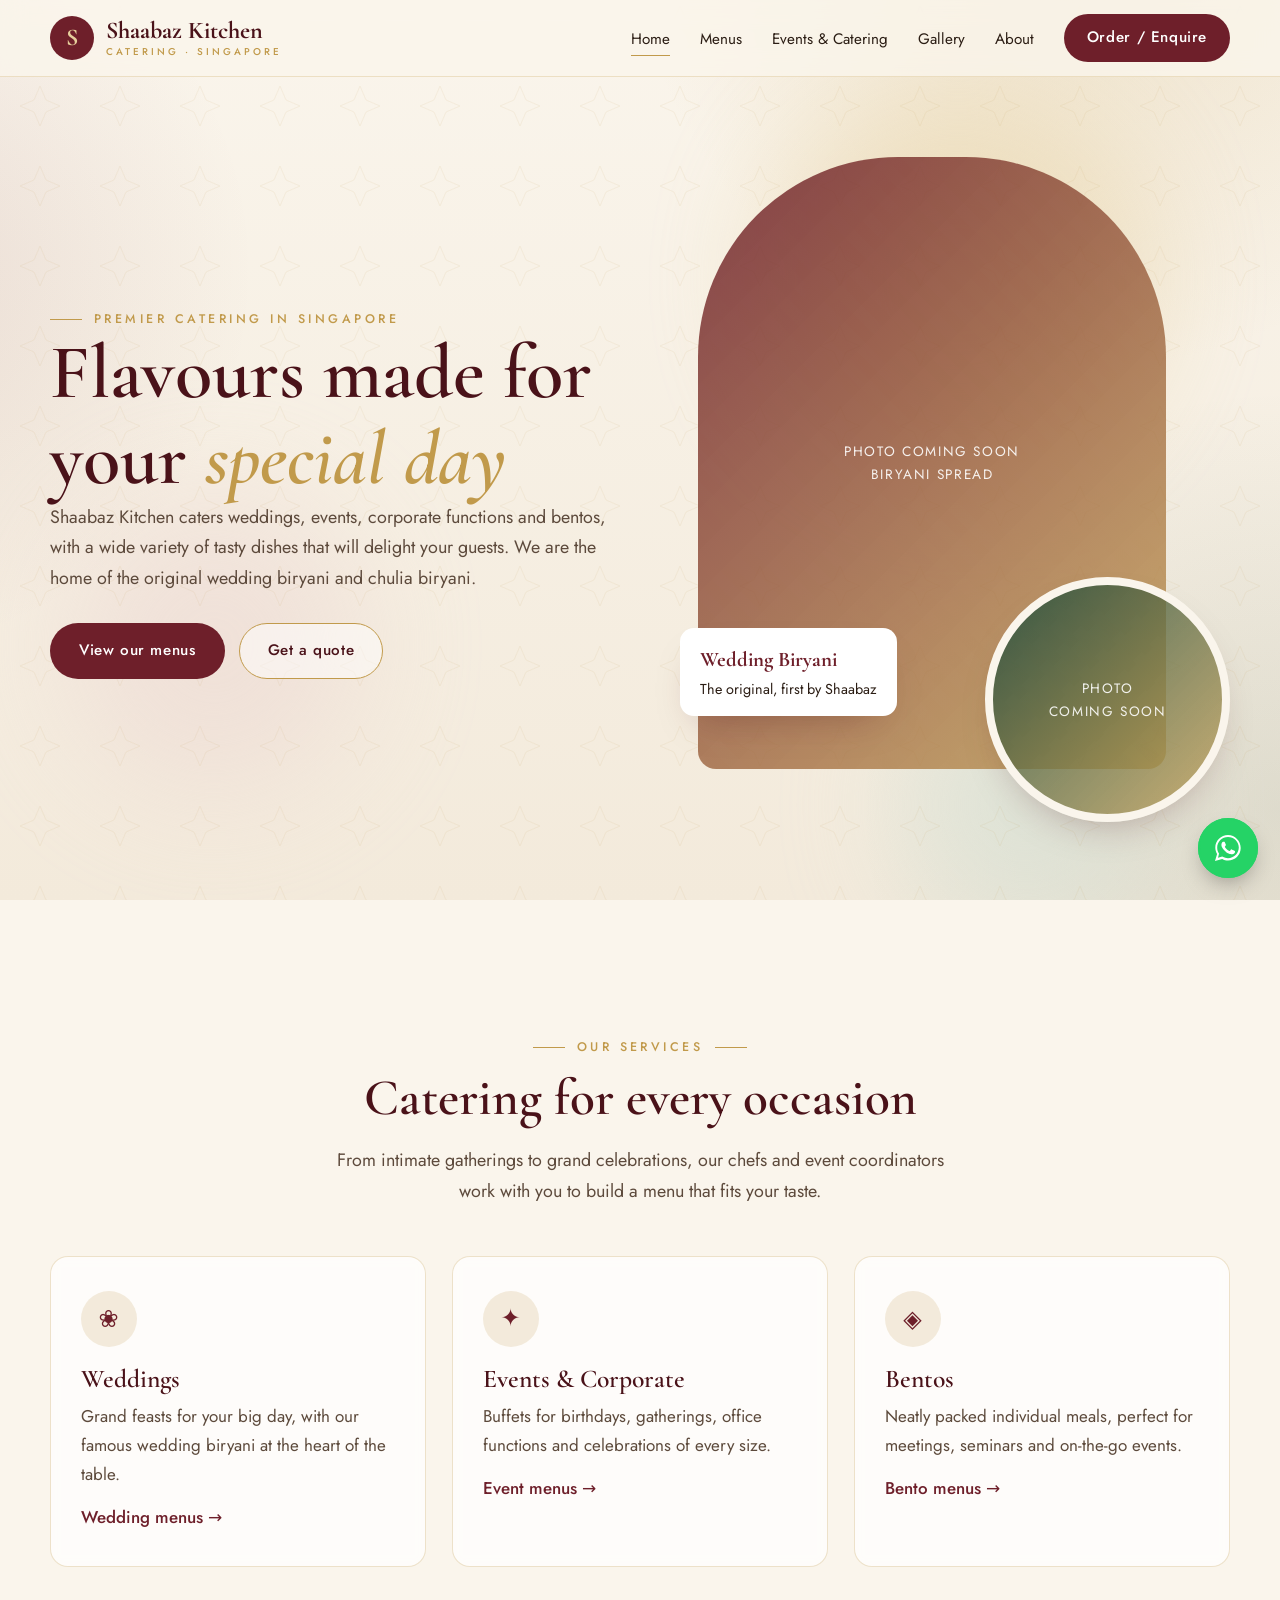
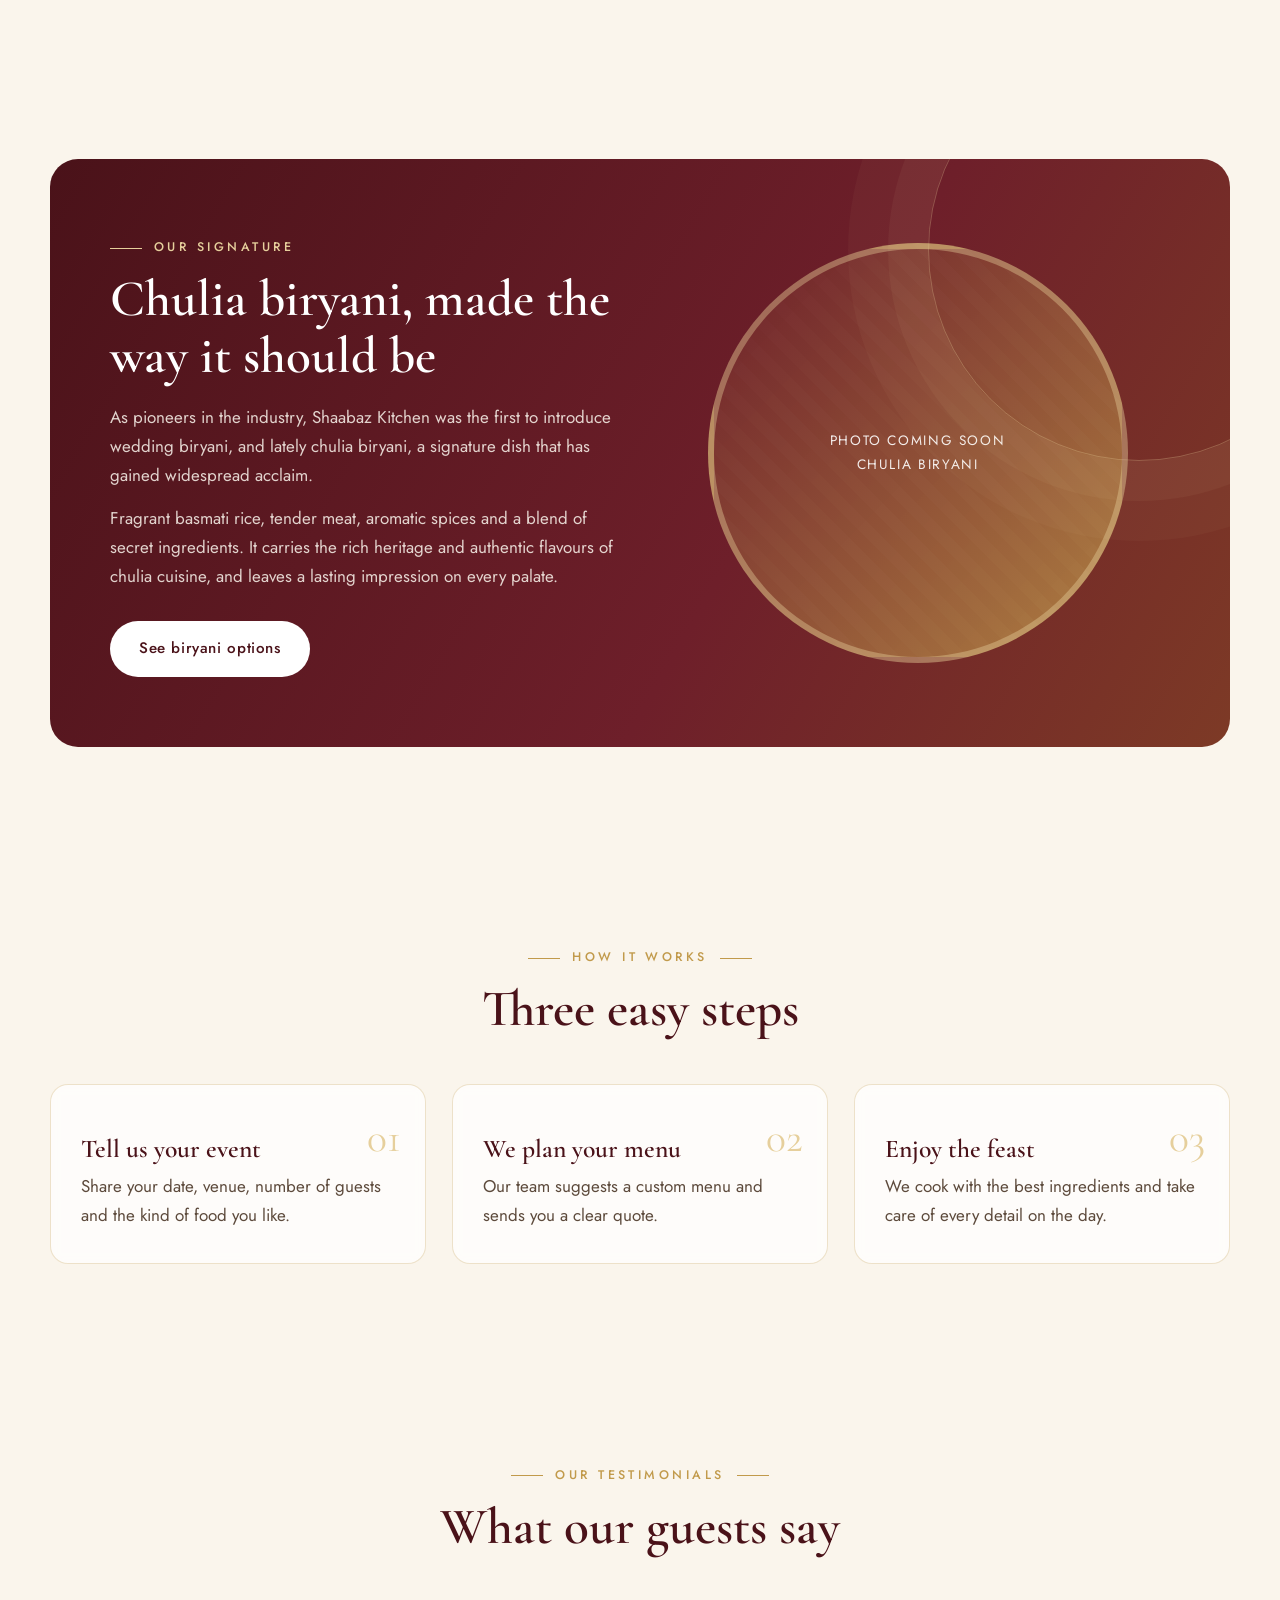
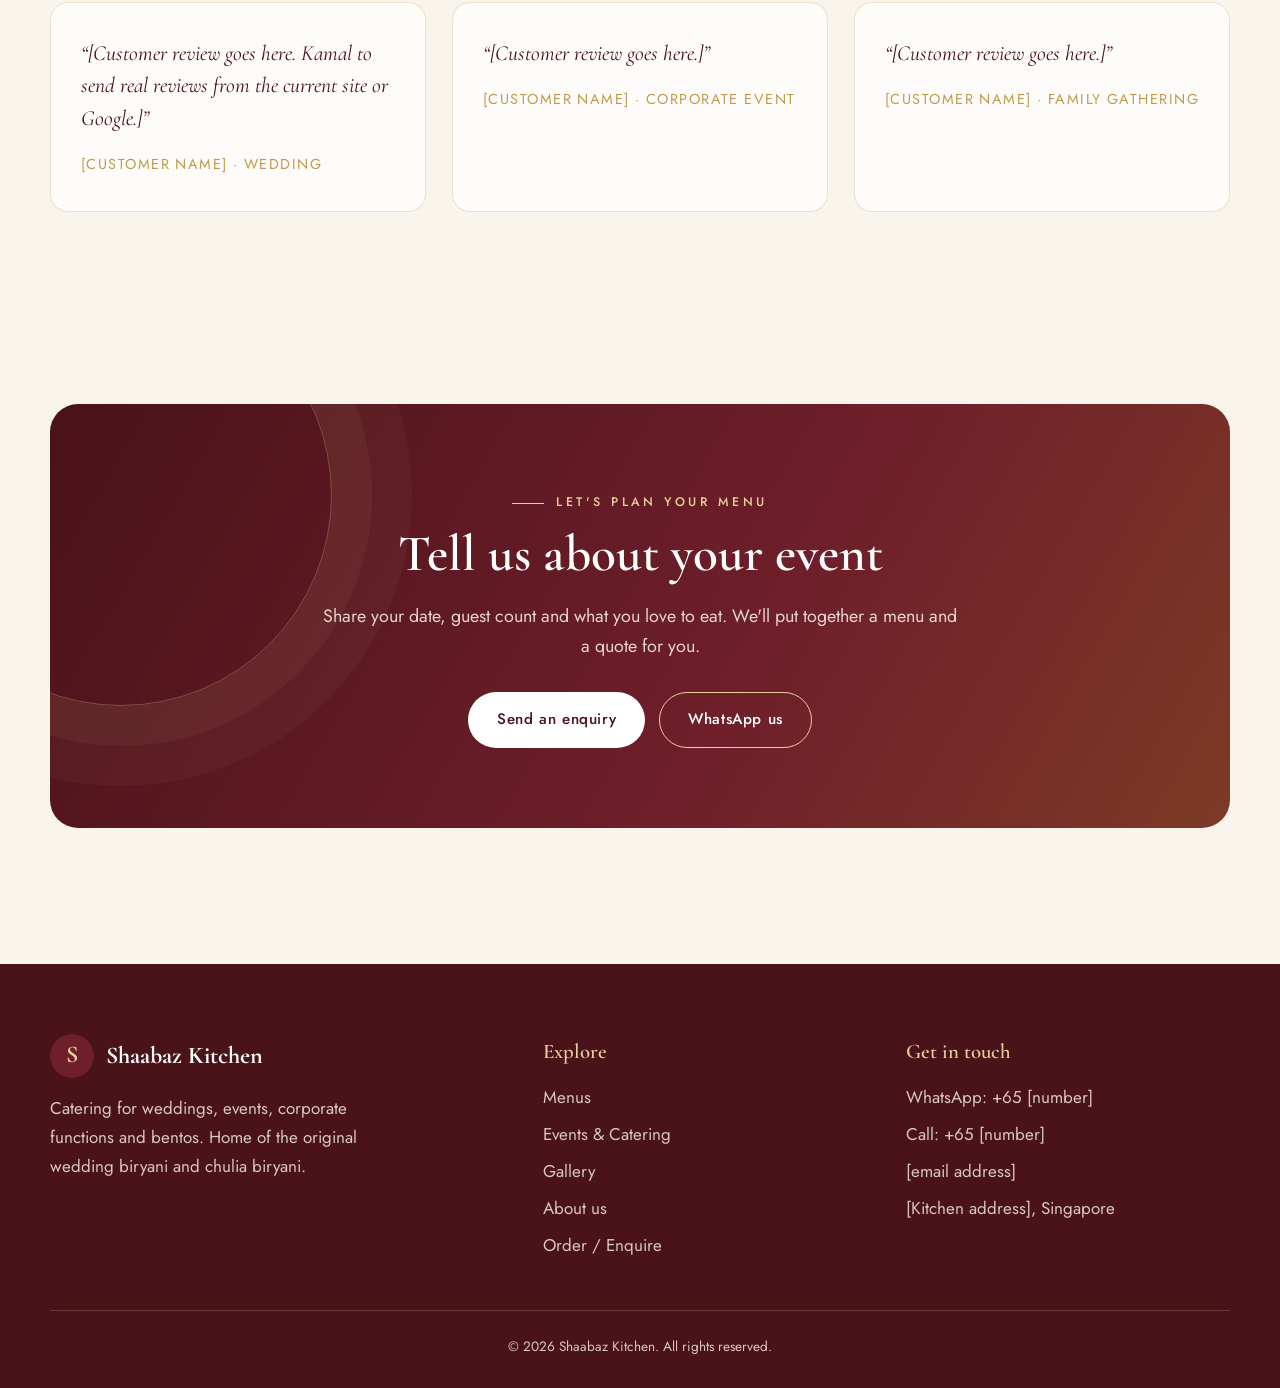
==== index.html @ a8454fdf "Build first version of the new Shaabaz Kitchen website Static site (HTML/CSS/JS, no build step) with" ====
<!doctype html>
<html lang="en">
<head>
<meta charset="utf-8">
<meta name="viewport" content="width=device-width, initial-scale=1">
<title>Shaabaz Kitchen | Wedding & Event Catering, Biryani Singapore</title>
<meta name="description" content="Shaabaz Kitchen caters weddings, events, corporate functions and bentos in Singapore. Pioneers of wedding biryani and chulia biryani. Get a quote today.">
<link rel="canonical" href="https://shaabazkitchen.sg/">
<meta property="og:type" content="website">
<meta property="og:site_name" content="Shaabaz Kitchen">
<meta property="og:title" content="Shaabaz Kitchen | Wedding & Event Catering, Biryani Singapore">
<meta property="og:description" content="Shaabaz Kitchen caters weddings, events, corporate functions and bentos in Singapore. Pioneers of wedding biryani and chulia biryani. Get a quote today.">
<meta property="og:url" content="https://shaabazkitchen.sg/">
<meta property="og:image" content="https://shaabazkitchen.sg/images/og-image.png">
<meta name="theme-color" content="#6e1f2a">
<link rel="icon" href="images/favicon.svg" type="image/svg+xml">
<link rel="preconnect" href="https://fonts.googleapis.com">
<link rel="preconnect" href="https://fonts.gstatic.com" crossorigin>
<link href="https://fonts.googleapis.com/css2?family=Cormorant+Garamond:ital,wght@0,500;0,600;0,700;1,500&family=Jost:wght@300;400;500&display=swap" rel="stylesheet">
<link rel="stylesheet" href="css/style.css">
<script type="application/ld+json">
{
  "@context": "https://schema.org",
  "@type": "FoodEstablishment",
  "name": "Shaabaz Kitchen",
  "url": "https://shaabazkitchen.sg/",
  "description": "Catering for weddings, events, corporate functions and bentos in Singapore. Pioneers of wedding biryani and chulia biryani.",
  "servesCuisine": [
    "Indian Muslim",
    "Biryani",
    "Chulia"
  ],
  "areaServed": "Singapore",
  "address": {
    "@type": "PostalAddress",
    "addressCountry": "SG"
  },
  "image": "https://shaabazkitchen.sg/images/og-image.png"
}
</script>
</head>
<body>
<div class="bg-layers" aria-hidden="true"><span></span><span></span><span></span></div>
<div class="bg-pattern" aria-hidden="true"></div>

<header class="site-header">
  <nav class="nav wrap" aria-label="Main">
    <a class="logo" href="index.html" aria-label="Shaabaz Kitchen home">
      <span class="logo-mark">S</span>
      <span class="logo-text">Shaabaz Kitchen<small>CATERING · SINGAPORE</small></span>
    </a>
    <button class="menu-toggle" aria-label="Open menu" aria-expanded="false" aria-controls="nav-links"><span></span><span></span><span></span></button>
    <ul class="nav-links" id="nav-links">
      <li><a href="index.html" aria-current="page">Home</a></li><li><a href="menus.html">Menus</a></li><li><a href="events.html">Events &amp; Catering</a></li><li><a href="gallery.html">Gallery</a></li><li><a href="about.html">About</a></li>
      <li><a class="btn btn-primary" href="contact.html">Order / Enquire</a></li>
    </ul>
  </nav>
</header>

<main>

<section class="hero">
  <div class="wrap hero-grid">
    <div>
      <span class="eyebrow reveal">Premier catering in Singapore</span>
      <h1 class="reveal d1">Flavours made for your <em>special day</em></h1>
      <p class="lead reveal d2">Shaabaz Kitchen caters weddings, events, corporate functions and bentos, with a wide variety of tasty dishes that will delight your guests. We are the home of the original wedding biryani and chulia biryani.</p>
      <div class="btn-row reveal d3">
        <a class="btn btn-primary" href="menus.html">View our menus</a>
        <a class="btn btn-ghost" href="contact.html">Get a quote</a>
      </div>
    </div>
    <div class="hero-visual reveal d2">
      <div class="ph main">Photo coming soon<br>Biryani spread</div>
      <div class="ph alt small">Photo<br>coming soon</div>
      <div class="badge-float"><strong>Wedding Biryani</strong>The original, first by Shaabaz</div>
    </div>
  </div>
</section>

<section>
  <div class="wrap">
    <div class="center">
      <span class="eyebrow reveal">Our services</span>
      <h2 class="reveal d1">Catering for every occasion</h2>
      <p class="lead reveal d2">From intimate gatherings to grand celebrations, our chefs and event coordinators work with you to build a menu that fits your taste.</p>
    </div>
    <div class="grid-3" style="margin-top:50px">
      <article class="card reveal"><div class="icon">❀</div><h3>Weddings</h3><p>Grand feasts for your big day, with our famous wedding biryani at the heart of the table.</p><a class="more" href="menus.html#wedding">Wedding menus →</a></article>
      <article class="card reveal d1"><div class="icon">✦</div><h3>Events &amp; Corporate</h3><p>Buffets for birthdays, gatherings, office functions and celebrations of every size.</p><a class="more" href="menus.html#events">Event menus →</a></article>
      <article class="card reveal d2"><div class="icon">◈</div><h3>Bentos</h3><p>Neatly packed individual meals, perfect for meetings, seminars and on-the-go events.</p><a class="more" href="menus.html#bento">Bento menus →</a></article>
    </div>
  </div>
</section>

<section>
  <div class="wrap">
    <div class="band grid-2">
      <div class="reveal">
        <span class="eyebrow">Our signature</span>
        <h2>Chulia biryani, made the way it should be</h2>
        <p>As pioneers in the industry, Shaabaz Kitchen was the first to introduce wedding biryani, and lately chulia biryani, a signature dish that has gained widespread acclaim.</p>
        <p style="margin-top:14px">Fragrant basmati rice, tender meat, aromatic spices and a blend of secret ingredients. It carries the rich heritage and authentic flavours of chulia cuisine, and leaves a lasting impression on every palate.</p>
        <div class="btn-row"><a class="btn btn-light" href="menus.html#biryani">See biryani options</a></div>
      </div>
      <div class="reveal d2" style="max-width:420px;margin-inline:auto;width:100%"><div class="ph">Photo coming soon<br>Chulia biryani</div></div>
    </div>
  </div>
</section>

<section>
  <div class="wrap">
    <div class="center">
      <span class="eyebrow reveal">How it works</span>
      <h2 class="reveal d1">Three easy steps</h2>
    </div>
    <div class="grid-3 steps" style="margin-top:46px">
      <div class="card reveal"><h3>Tell us your event</h3><p>Share your date, venue, number of guests and the kind of food you like.</p></div>
      <div class="card reveal d1"><h3>We plan your menu</h3><p>Our team suggests a custom menu and sends you a clear quote.</p></div>
      <div class="card reveal d2"><h3>Enjoy the feast</h3><p>We cook with the best ingredients and take care of every detail on the day.</p></div>
    </div>
  </div>
</section>

<section>
  <div class="wrap">
    <div class="center">
      <span class="eyebrow reveal">Our testimonials</span>
      <h2 class="reveal d1">What our guests say</h2>
    </div>
    <div class="grid-3" style="margin-top:46px">
      <figure class="card reveal"><blockquote class="quote">“[Customer review goes here. Kamal to send real reviews from the current site or Google.]”</blockquote><figcaption class="quote-by">[Customer name] · Wedding</figcaption></figure>
      <figure class="card reveal d1"><blockquote class="quote">“[Customer review goes here.]”</blockquote><figcaption class="quote-by">[Customer name] · Corporate event</figcaption></figure>
      <figure class="card reveal d2"><blockquote class="quote">“[Customer review goes here.]”</blockquote><figcaption class="quote-by">[Customer name] · Family gathering</figcaption></figure>
    </div>
  </div>
</section>

<section class="cta">
  <div class="wrap">
    <div class="band reveal">
      <span class="eyebrow">Let's plan your menu</span>
      <h2>Tell us about your event</h2>
      <p class="lead" style="margin-inline:auto">Share your date, guest count and what you love to eat. We'll put together a menu and a quote for you.</p>
      <div class="btn-row">
        <a class="btn btn-light" href="contact.html">Send an enquiry</a>
        <a class="btn btn-ghost" href="https://wa.me/6500000000" target="_blank" rel="noopener">WhatsApp us</a>
      </div>
    </div>
  </div>
</section>
</main>

<footer class="site-footer">
  <div class="wrap footer-grid">
    <div>
      <a class="logo" href="index.html"><span class="logo-mark">S</span><span class="logo-text">Shaabaz Kitchen</span></a>
      <p style="margin-top:16px;max-width:360px">Catering for weddings, events, corporate functions and bentos. Home of the original wedding biryani and chulia biryani.</p>
    </div>
    <div>
      <h4>Explore</h4>
      <ul>
        <li><a href="menus.html">Menus</a></li>
        <li><a href="events.html">Events &amp; Catering</a></li>
        <li><a href="gallery.html">Gallery</a></li>
        <li><a href="about.html">About us</a></li>
        <li><a href="contact.html">Order / Enquire</a></li>
      </ul>
    </div>
    <div>
      <h4>Get in touch</h4>
      <ul>
        <li><a href="https://wa.me/6500000000" target="_blank" rel="noopener">WhatsApp: +65 [number]</a></li>
        <li><a href="tel:+6500000000">Call: +65 [number]</a></li>
        <li><a href="mailto:hello@shaabazkitchen.sg">[email address]</a></li>
        <li>[Kitchen address], Singapore</li>
      </ul>
    </div>
  </div>
  <div class="wrap footer-bottom">© <span id="year">2026</span> Shaabaz Kitchen. All rights reserved.</div>
</footer>

<a class="wa-float" href="https://wa.me/6500000000?text=Hi%20Shaabaz%20Kitchen!%20I%27d%20like%20to%20enquire%20about%20catering." target="_blank" rel="noopener" aria-label="Chat with us on WhatsApp"><svg viewBox="0 0 32 32" aria-hidden="true"><path d="M16 3C9 3 3.3 8.6 3.3 15.6c0 2.3.6 4.5 1.8 6.4L3 29l7.2-1.9c1.8 1 3.8 1.5 5.8 1.5 7 0 12.7-5.6 12.7-12.6S23 3 16 3zm0 23.2c-1.9 0-3.7-.5-5.3-1.4l-.4-.2-4.3 1.1 1.1-4.1-.3-.4c-1-1.6-1.6-3.5-1.6-5.5C5.2 9.8 10 5.1 16 5.1s10.8 4.7 10.8 10.5S21.9 26.2 16 26.2zm5.9-7.8c-.3-.2-1.9-.9-2.2-1-.3-.1-.5-.2-.7.2-.2.3-.8 1-1 1.2-.2.2-.4.2-.7.1-.3-.2-1.4-.5-2.6-1.6-1-.9-1.6-1.9-1.8-2.2-.2-.3 0-.5.1-.7l.5-.6c.2-.2.2-.3.3-.6.1-.2 0-.4 0-.6l-1-2.4c-.3-.6-.5-.5-.7-.5h-.6c-.2 0-.6.1-.9.4-.3.3-1.2 1.1-1.2 2.8s1.2 3.2 1.4 3.5c.2.2 2.4 3.6 5.8 5 .8.3 1.4.5 1.9.7.8.3 1.5.2 2.1.1.6-.1 1.9-.8 2.2-1.5.3-.7.3-1.4.2-1.5-.1-.2-.3-.3-.6-.4z"/></svg></a>

<script src="js/main.js" defer></script>
</body>
</html>
---- css/style.css ----
/* ==========================================================
   Shaabaz Kitchen — main stylesheet
   Colours live at the top so they are easy to change.
   ========================================================== */
:root {
  --cream: #faf5ec;
  --cream-2: #f3eadb;
  --ink: #2b1d14;
  --ink-soft: #5d4a3c;
  --maroon: #6e1f2a;
  --maroon-dark: #4a1219;
  --gold: #c19a4b;
  --gold-soft: #e6cf9c;
  --emerald: #1f4d3f;
  --white: #fff;
  --radius: 18px;
  --shadow: 0 18px 40px -20px rgba(74, 18, 25, .35);
  --serif: "Cormorant Garamond", Georgia, serif;
  --sans: "Jost", system-ui, -apple-system, "Segoe UI", sans-serif;
  --max: 1180px;
}

* { box-sizing: border-box; margin: 0; padding: 0; }
html { scroll-behavior: smooth; }
body {
  font-family: var(--sans);
  color: var(--ink);
  background: var(--cream);
  line-height: 1.7;
  font-size: 17px;
  overflow-x: hidden;
}
img { max-width: 100%; display: block; }
a { color: inherit; }

/* ---------- Layered background (fixed behind everything) ---------- */
.bg-layers { position: fixed; inset: 0; z-index: -2; overflow: hidden; pointer-events: none; }
.bg-layers::before {
  content: ""; position: absolute; inset: 0;
  background:
    radial-gradient(60vw 60vw at 85% -10%, rgba(193, 154, 75, .22), transparent 60%),
    radial-gradient(50vw 50vw at -10% 30%, rgba(110, 31, 42, .10), transparent 60%),
    radial-gradient(55vw 55vw at 100% 90%, rgba(31, 77, 63, .10), transparent 60%),
    linear-gradient(180deg, var(--cream), var(--cream-2));
}
/* soft moving glow blobs */
.bg-layers span {
  position: absolute; border-radius: 50%; filter: blur(60px); opacity: .45;
  animation: drift 24s ease-in-out infinite alternate;
}
.bg-layers span:nth-child(1) { width: 380px; height: 380px; background: var(--gold-soft); top: 10%; left: 60%; }
.bg-layers span:nth-child(2) { width: 300px; height: 300px; background: #ead3d0; top: 55%; left: 5%; animation-delay: -8s; }
.bg-layers span:nth-child(3) { width: 260px; height: 260px; background: #cfe0d6; top: 75%; left: 70%; animation-delay: -16s; }
@keyframes drift {
  from { transform: translate(0, 0) scale(1); }
  to   { transform: translate(-60px, 40px) scale(1.15); }
}
/* faint pattern on top of the colours */
.bg-pattern {
  position: fixed; inset: 0; z-index: -1; pointer-events: none; opacity: .5;
  background-image: url("data:image/svg+xml,%3Csvg xmlns='http://www.w3.org/2000/svg' width='80' height='80' viewBox='0 0 80 80'%3E%3Cpath d='M40 6l6 14 14 6-14 6-6 14-6-14-14-6 14-6z' fill='none' stroke='%23c19a4b' stroke-opacity='.18'/%3E%3C/svg%3E");
}

/* ---------- Cursor ripple ---------- */
.ripple-layer { position: fixed; inset: 0; pointer-events: none; z-index: 9998; overflow: hidden; }
.ripple {
  position: absolute; width: 16px; height: 16px; margin: -8px 0 0 -8px;
  border-radius: 50%; border: 1.5px solid rgba(193, 154, 75, .75);
  animation: ripple 1.1s ease-out forwards;
}
.ripple.big { border-color: rgba(110, 31, 42, .6); animation-duration: 1.4s; }
@keyframes ripple {
  from { transform: scale(1); opacity: .9; }
  to   { transform: scale(9); opacity: 0; }
}
.cursor-dot {
  position: fixed; width: 10px; height: 10px; margin: -5px 0 0 -5px; border-radius: 50%;
  background: var(--gold); pointer-events: none; z-index: 9999;
  transition: transform .15s ease, background .2s; opacity: 0;
}
.cursor-dot.on { opacity: 1; }
.cursor-dot.hover { transform: scale(3.2); background: rgba(110, 31, 42, .35); }

/* ---------- Layout helpers ---------- */
.wrap { width: min(var(--max), 100% - 32px); margin-inline: auto; }
section { padding: 96px 0; }
.eyebrow {
  font-size: .78rem; letter-spacing: .28em; text-transform: uppercase; color: var(--gold);
  font-weight: 500; display: inline-flex; align-items: center; gap: 12px;
}
.eyebrow::before { content: ""; width: 32px; height: 1px; background: var(--gold); }
h1, h2, h3 { font-family: var(--serif); font-weight: 600; line-height: 1.12; color: var(--maroon-dark); }
h1 { font-size: clamp(2.6rem, 6vw, 5rem); }
h2 { font-size: clamp(2rem, 4vw, 3.2rem); margin: 12px 0 18px; }
h3 { font-size: 1.6rem; }
.lead { font-size: 1.12rem; color: var(--ink-soft); max-width: 640px; }
.center { text-align: center; }
.center .lead { margin-inline: auto; }
.center .eyebrow::after { content: ""; width: 32px; height: 1px; background: var(--gold); }

.btn {
  display: inline-flex; align-items: center; gap: 10px; padding: 14px 28px; border-radius: 999px;
  text-decoration: none; font-weight: 500; letter-spacing: .04em; font-size: .95rem;
  transition: transform .25s ease, box-shadow .25s ease, background .25s;
  border: 1px solid transparent; cursor: pointer;
}
.btn:hover { transform: translateY(-2px); box-shadow: var(--shadow); }
.btn-primary { background: var(--maroon); color: var(--white); }
.btn-primary:hover { background: var(--maroon-dark); }
.btn-ghost { border-color: var(--gold); color: var(--maroon-dark); background: rgba(255,255,255,.5); }
.btn-light { background: var(--white); color: var(--maroon-dark); }
.btn-row { display: flex; flex-wrap: wrap; gap: 14px; margin-top: 30px; }

/* ---------- Header ---------- */
.site-header {
  position: sticky; top: 0; z-index: 50;
  background: rgba(250, 245, 236, .8); backdrop-filter: blur(12px);
  border-bottom: 1px solid rgba(193, 154, 75, .25);
}
.nav { display: flex; align-items: center; justify-content: space-between; height: 76px; }
.logo { text-decoration: none; display: flex; align-items: center; gap: 12px; }
.logo-mark {
  width: 44px; height: 44px; border-radius: 50%; display: grid; place-items: center;
  background: var(--maroon); color: var(--gold-soft); font-family: var(--serif); font-size: 1.5rem; font-weight: 700;
}
.logo-text { font-family: var(--serif); font-size: 1.5rem; font-weight: 700; color: var(--maroon-dark); line-height: 1; }
.logo-text small { display: block; font-family: var(--sans); font-size: .62rem; letter-spacing: .3em; color: var(--gold); font-weight: 500; margin-top: 4px; }
.nav-links { display: flex; gap: 30px; list-style: none; align-items: center; }
.nav-links a { text-decoration: none; font-size: .95rem; position: relative; padding: 6px 0; }
.nav-links a::after {
  content: ""; position: absolute; left: 0; bottom: 0; height: 1px; width: 100%;
  background: var(--gold); transform: scaleX(0); transform-origin: left; transition: transform .3s;
}
.nav-links a:hover::after, .nav-links a[aria-current="page"]::after { transform: scaleX(1); }
.nav-links .btn { padding: 10px 22px; color: var(--white); }
.nav-links .btn::after { display: none; }
.menu-toggle { display: none; background: none; border: 0; width: 44px; height: 44px; cursor: pointer; }
.menu-toggle span { display: block; width: 24px; height: 2px; background: var(--maroon-dark); margin: 5px auto; transition: .3s; }

@media (max-width: 900px) {
  .menu-toggle { display: block; }
  .nav-links {
    position: fixed; inset: 76px 0 auto 0; flex-direction: column; gap: 0;
    background: var(--cream); padding: 12px 16px 24px; border-bottom: 1px solid var(--gold-soft);
    transform: translateY(-120%); transition: transform .35s ease; z-index: -1;
  }
  .nav-links.open { transform: translateY(0); }
  .nav-links li { width: 100%; }
  .nav-links a { display: block; padding: 14px 0; border-bottom: 1px solid rgba(193,154,75,.2); }
  .nav-links .btn { margin-top: 14px; justify-content: center; }
  .menu-toggle[aria-expanded="true"] span:nth-child(1) { transform: translateY(7px) rotate(45deg); }
  .menu-toggle[aria-expanded="true"] span:nth-child(2) { opacity: 0; }
  .menu-toggle[aria-expanded="true"] span:nth-child(3) { transform: translateY(-7px) rotate(-45deg); }
}

/* ---------- Hero ---------- */
.hero { padding: 80px 0 110px; position: relative; }
.hero-grid { display: grid; grid-template-columns: 1.05fr .95fr; gap: 60px; align-items: center; }
.hero h1 em { font-style: italic; color: var(--gold); }
.hero-visual { position: relative; aspect-ratio: 4/5; }
.hero-visual .ph { position: absolute; border-radius: 200px 200px var(--radius) var(--radius); }
.hero-visual .ph.main { inset: 0 12% 8% 0; }
.hero-visual .ph.small {
  width: 46%; aspect-ratio: 1; right: 0; bottom: 0; border-radius: 50%;
  border: 8px solid var(--cream); box-shadow: var(--shadow);
}
.badge-float {
  position: absolute; left: -18px; bottom: 16%; background: var(--white); padding: 14px 20px;
  border-radius: 14px; box-shadow: var(--shadow); font-size: .9rem; animation: bob 5s ease-in-out infinite;
}
.badge-float strong { display: block; font-family: var(--serif); font-size: 1.3rem; color: var(--maroon); }
@keyframes bob { 50% { transform: translateY(-10px); } }

.page-hero { padding: 90px 0 50px; text-align: center; }
.page-hero .lead { margin: 14px auto 0; }

/* ---------- Photo placeholders ---------- */
.ph {
  background:
    linear-gradient(135deg, rgba(110,31,42,.85), rgba(193,154,75,.75)),
    repeating-linear-gradient(45deg, rgba(255,255,255,.06) 0 12px, transparent 12px 24px);
  color: rgba(255,255,255,.9); display: grid; place-items: center; text-align: center;
  font-size: .85rem; letter-spacing: .12em; text-transform: uppercase; padding: 16px; overflow: hidden;
}
.ph.alt { background: linear-gradient(135deg, rgba(31,77,63,.85), rgba(193,154,75,.7)); }
.ph img { width: 100%; height: 100%; object-fit: cover; }

/* ---------- Cards & grids ---------- */
.grid-3 { display: grid; grid-template-columns: repeat(3, 1fr); gap: 26px; }
.grid-2 { display: grid; grid-template-columns: repeat(2, 1fr); gap: 50px; align-items: center; }
.card {
  background: rgba(255,255,255,.72); backdrop-filter: blur(6px);
  border: 1px solid rgba(193,154,75,.28); border-radius: var(--radius); padding: 34px 30px;
  transition: transform .35s ease, box-shadow .35s ease;
}
.card:hover { transform: translateY(-6px); box-shadow: var(--shadow); }
.card .icon {
  width: 56px; height: 56px; border-radius: 50%; display: grid; place-items: center;
  background: var(--cream-2); color: var(--maroon); font-size: 1.5rem; margin-bottom: 18px;
}
.card h3 { margin-bottom: 8px; }
.card p { color: var(--ink-soft); }
.card a.more { display: inline-block; margin-top: 14px; color: var(--maroon); font-weight: 500; text-decoration: none; }

/* Signature biryani band */
.band {
  background: linear-gradient(120deg, var(--maroon-dark), var(--maroon) 60%, #7d3a26);
  color: var(--cream); border-radius: 28px; padding: 70px 60px; position: relative; overflow: hidden;
}
.band h2 { color: var(--white); }
.band .eyebrow { color: var(--gold-soft); }
.band .eyebrow::before { background: var(--gold-soft); }
.band p { color: rgba(250,245,236,.85); }
.band::after {
  content: ""; position: absolute; width: 420px; height: 420px; right: -120px; top: -120px;
  border: 1px solid rgba(230,207,156,.3); border-radius: 50%;
  box-shadow: 0 0 0 40px rgba(230,207,156,.05), 0 0 0 80px rgba(230,207,156,.04);
}
.band .ph { border-radius: 50%; aspect-ratio: 1; border: 6px solid rgba(230,207,156,.4); }

/* Steps */
.steps { counter-reset: step; }
.steps .card { position: relative; padding-top: 50px; }
.steps .card::before {
  counter-increment: step; content: "0" counter(step);
  position: absolute; top: 18px; right: 24px; font-family: var(--serif); font-size: 2.6rem; color: var(--gold-soft);
}

/* Testimonials */
.quote { font-family: var(--serif); font-size: 1.35rem; font-style: italic; color: var(--maroon-dark); line-height: 1.5; }
.quote-by { margin-top: 18px; font-size: .9rem; color: var(--gold); letter-spacing: .1em; text-transform: uppercase; }

/* ---------- Menu page (package cards) ---------- */
.tabs { display: flex; flex-wrap: wrap; justify-content: center; gap: 10px; margin: 10px 0 46px; }
.tab {
  border: 1px solid var(--gold); background: transparent; padding: 10px 22px; border-radius: 999px;
  font: inherit; font-size: .92rem; cursor: pointer; color: var(--maroon-dark); transition: .25s;
}
.tab[aria-selected="true"], .tab:hover { background: var(--maroon); color: var(--white); border-color: var(--maroon); }
.menu-panel[hidden] { display: none; }
.pkg-grid { display: grid; grid-template-columns: repeat(auto-fill, minmax(300px, 1fr)); gap: 26px; }
.pkg { display: flex; flex-direction: column; padding: 0; overflow: hidden; }
.pkg .ph { aspect-ratio: 16/10; border-radius: 0; }
.pkg-body { padding: 26px 26px 30px; display: flex; flex-direction: column; flex: 1; }
.pkg-top { display: flex; justify-content: space-between; align-items: baseline; gap: 10px; }
.price { font-family: var(--serif); font-size: 1.9rem; color: var(--maroon); font-weight: 700; white-space: nowrap; }
.price small { font-family: var(--sans); font-size: .8rem; color: var(--ink-soft); font-weight: 400; }
.pkg-meta { font-size: .85rem; color: var(--gold); letter-spacing: .08em; text-transform: uppercase; margin: 4px 0 14px; }
.pkg ul { list-style: none; margin-bottom: 22px; flex: 1; }
.pkg li { padding: 7px 0 7px 22px; border-bottom: 1px dashed rgba(193,154,75,.35); position: relative; font-size: .97rem; }
.pkg li::before { content: "✦"; position: absolute; left: 0; color: var(--gold); font-size: .75rem; top: 10px; }
.pkg .btn { align-self: flex-start; }
.tag {
  display: inline-block; font-size: .7rem; letter-spacing: .12em; text-transform: uppercase;
  background: var(--gold-soft); color: var(--maroon-dark); padding: 4px 10px; border-radius: 999px; margin-bottom: 10px;
}
.notice {
  border: 1px dashed var(--gold); background: rgba(230,207,156,.2); border-radius: 12px;
  padding: 14px 18px; font-size: .92rem; color: var(--ink-soft); margin-bottom: 30px; text-align: center;
}

/* ---------- Gallery ---------- */
.masonry { columns: 3 280px; column-gap: 20px; }
.masonry .ph { break-inside: avoid; margin-bottom: 20px; border-radius: var(--radius); transition: transform .4s; }
.masonry .ph:hover { transform: scale(1.02); }
.masonry .ph.t { aspect-ratio: 3/4; } .masonry .ph.s { aspect-ratio: 1; } .masonry .ph.w { aspect-ratio: 4/3; }

/* ---------- Contact ---------- */
.contact-list { list-style: none; display: grid; gap: 18px; margin-top: 24px; }
.contact-list li { display: flex; gap: 16px; align-items: flex-start; }
.contact-list .icon { flex: none; width: 46px; height: 46px; margin: 0; font-size: 1.2rem; }
.contact-list strong { display: block; font-family: var(--serif); font-size: 1.2rem; color: var(--maroon-dark); }
form { display: grid; gap: 16px; }
.form-row { display: grid; grid-template-columns: 1fr 1fr; gap: 16px; }
label { font-size: .85rem; color: var(--ink-soft); display: grid; gap: 6px; }
input, select, textarea {
  font: inherit; padding: 13px 16px; border-radius: 12px; border: 1px solid rgba(193,154,75,.5);
  background: rgba(255,255,255,.85); color: var(--ink); width: 100%;
}
input:focus, select:focus, textarea:focus { outline: 2px solid var(--gold); outline-offset: 1px; }

/* ---------- CTA + footer ---------- */
.cta { text-align: center; }
.cta .band { padding: 80px 30px; }
.cta .band::after { left: -140px; right: auto; }
.cta .btn-row { justify-content: center; }
.site-footer { background: var(--maroon-dark); color: rgba(250,245,236,.8); padding: 70px 0 30px; margin-top: 40px; }
.footer-grid { display: grid; grid-template-columns: 1.4fr 1fr 1fr; gap: 40px; }
.site-footer h4 { font-family: var(--serif); color: var(--gold-soft); font-size: 1.3rem; margin-bottom: 14px; font-weight: 600; }
.site-footer ul { list-style: none; display: grid; gap: 8px; }
.site-footer a { text-decoration: none; }
.site-footer a:hover { color: var(--gold-soft); }
.site-footer .logo-text { color: var(--white); }
.footer-bottom { border-top: 1px solid rgba(230,207,156,.2); margin-top: 50px; padding-top: 24px; font-size: .85rem; text-align: center; }

/* ---------- WhatsApp floating button ---------- */
.wa-float {
  position: fixed; right: 22px; bottom: 22px; z-index: 60; width: 60px; height: 60px; border-radius: 50%;
  background: #25d366; display: grid; place-items: center; box-shadow: 0 10px 25px -8px rgba(0,0,0,.4);
  transition: transform .25s;
}
.wa-float:hover { transform: scale(1.08); }
.wa-float svg { width: 32px; height: 32px; fill: #fff; }
.wa-float::before {
  content: ""; position: absolute; inset: 0; border-radius: 50%; border: 2px solid #25d366;
  animation: pulse 2.4s ease-out infinite;
}
@keyframes pulse { from { transform: scale(1); opacity: .8; } to { transform: scale(1.7); opacity: 0; } }

/* ---------- Scroll fade-in ---------- */
.reveal { opacity: 0; transform: translateY(34px); transition: opacity .9s ease, transform .9s ease; }
.reveal.in { opacity: 1; transform: none; }
.reveal.d1 { transition-delay: .12s; } .reveal.d2 { transition-delay: .24s; } .reveal.d3 { transition-delay: .36s; }

/* ---------- Responsive ---------- */
@media (max-width: 900px) {
  section { padding: 70px 0; }
  .hero { padding-top: 40px; }
  .hero-grid, .grid-2 { grid-template-columns: 1fr; gap: 40px; }
  .hero-visual { max-width: 440px; margin-inline: auto; width: 100%; }
  .grid-3 { grid-template-columns: 1fr; }
  .band { padding: 50px 26px; }
  .footer-grid { grid-template-columns: 1fr; }
  .form-row { grid-template-columns: 1fr; }
}
@media (hover: none) { .cursor-dot { display: none; } }
@media (prefers-reduced-motion: reduce) {
  *, *::before, *::after { animation: none !important; transition: none !important; }
  .reveal { opacity: 1; transform: none; }
  html { scroll-behavior: auto; }
}

/* outline button on dark backgrounds */
.band .btn-ghost { background: transparent; border-color: var(--gold-soft); color: var(--white); }
.band .btn-ghost:hover { background: rgba(255,255,255,.1); }
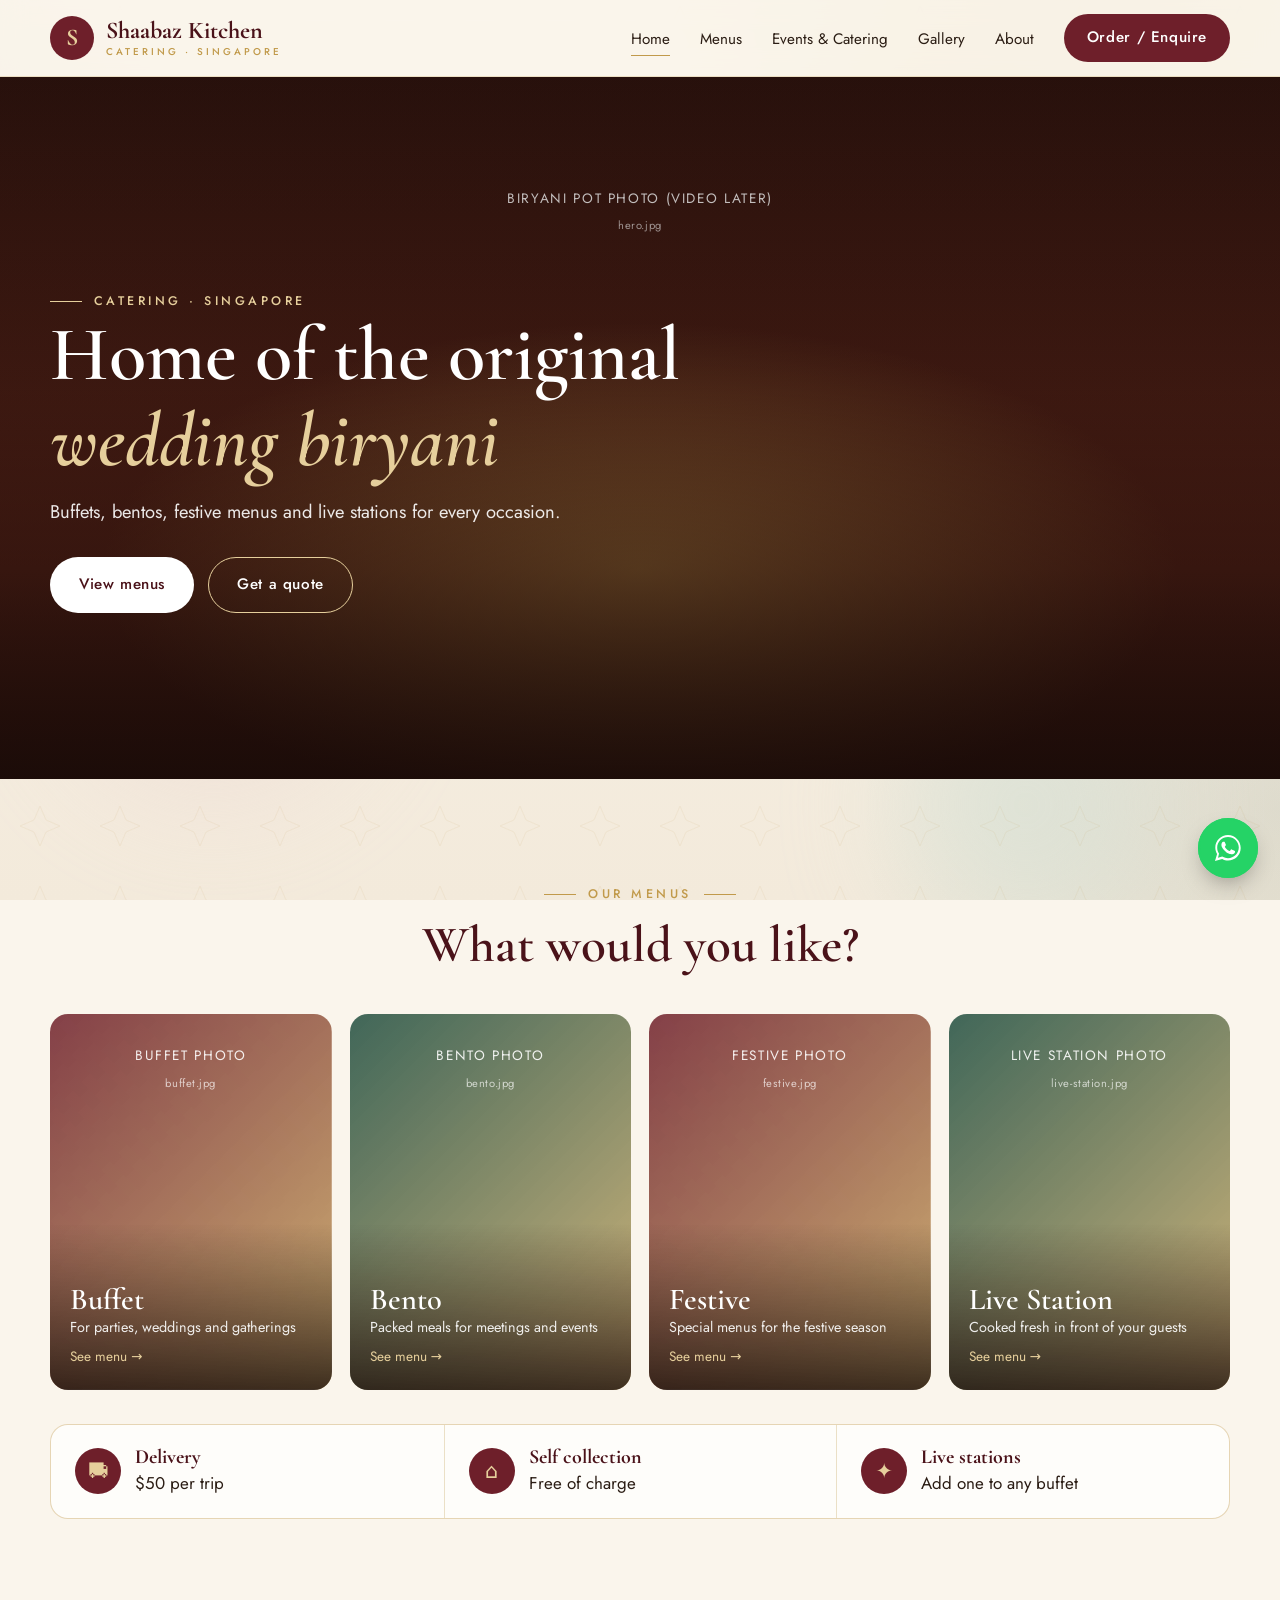
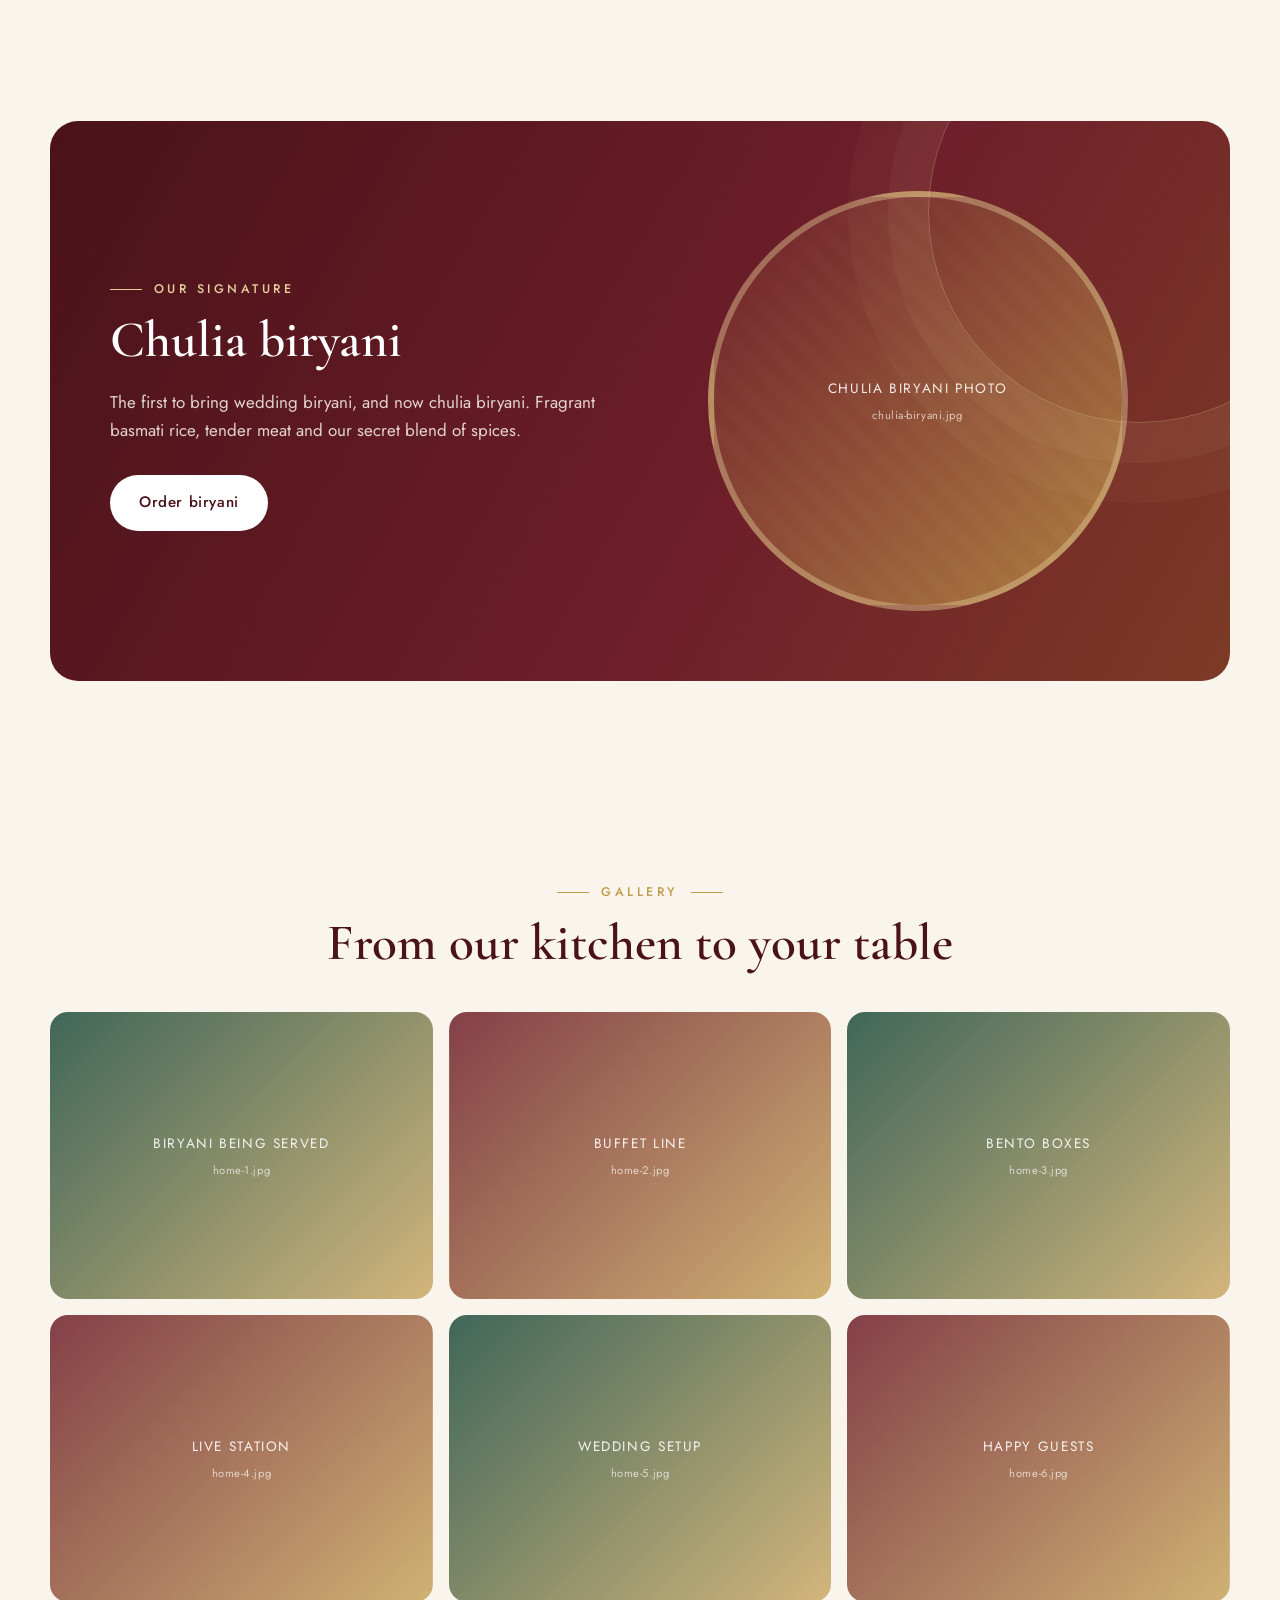
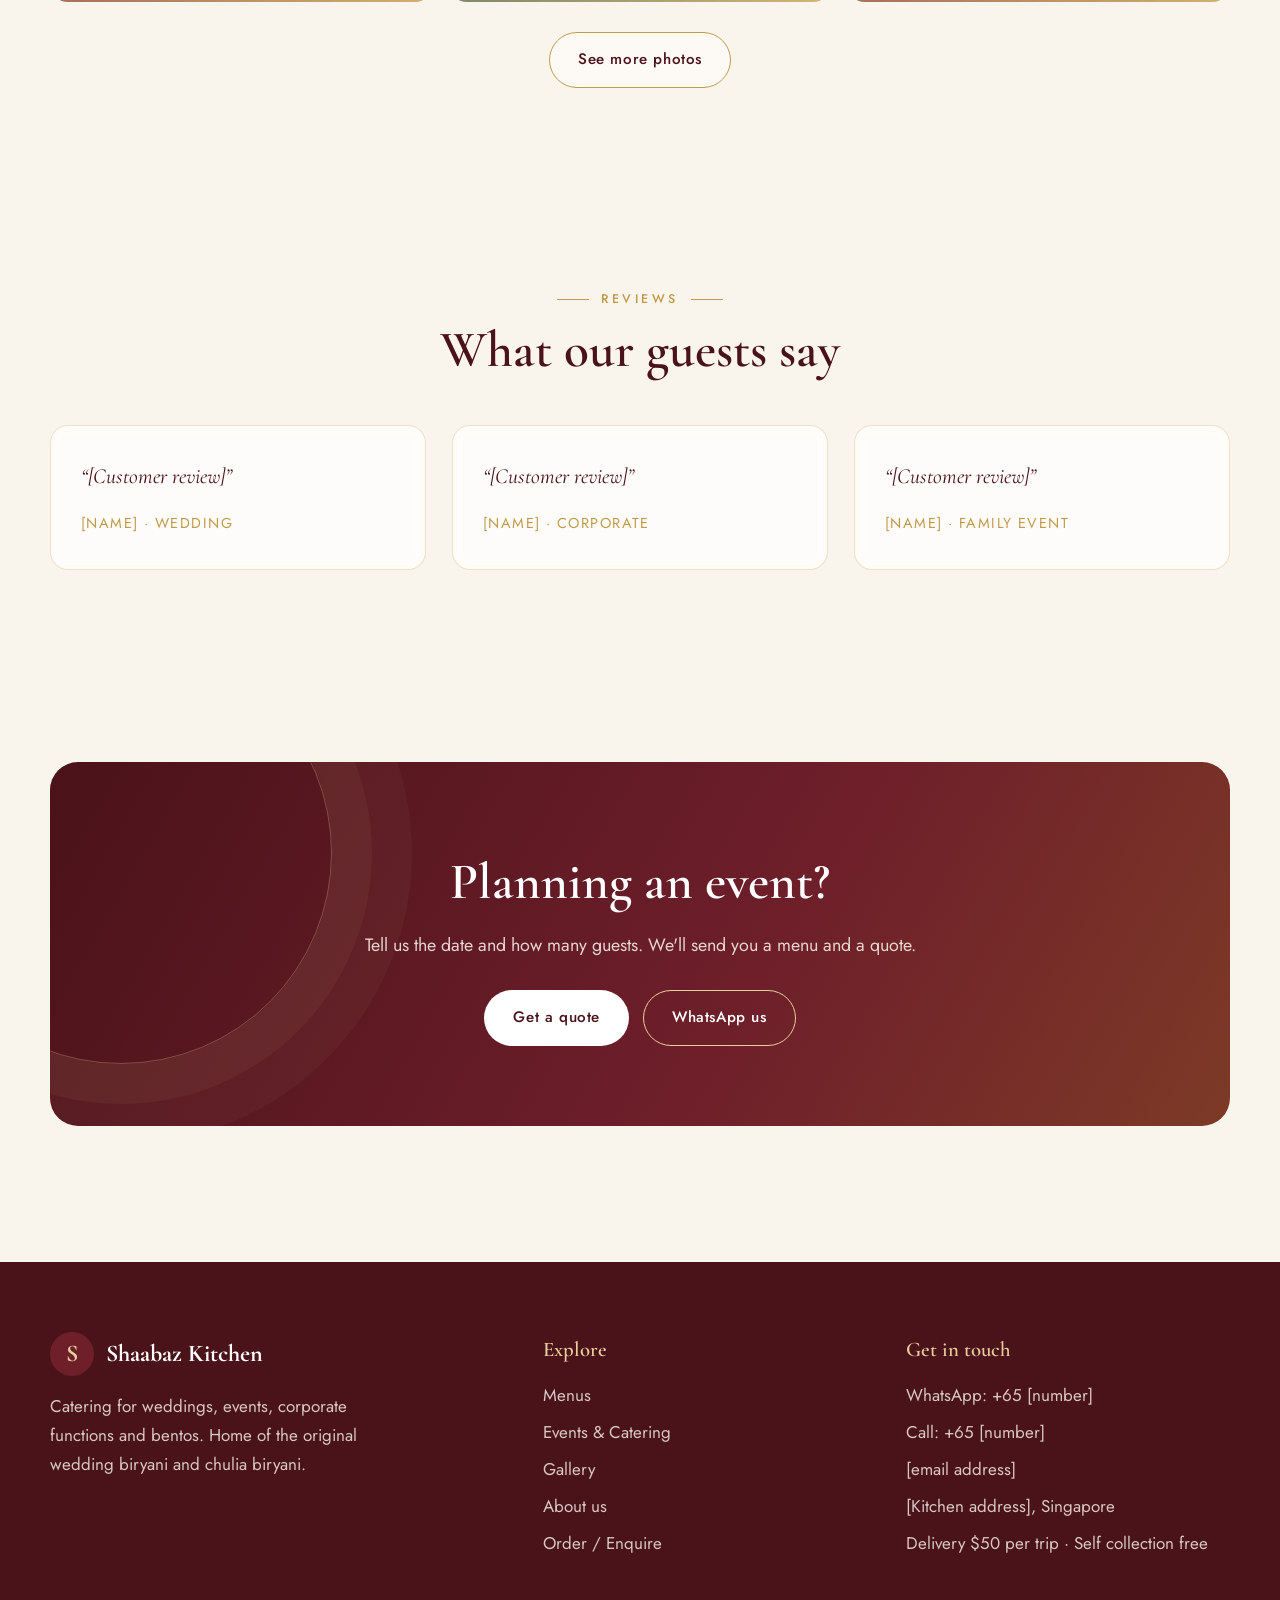
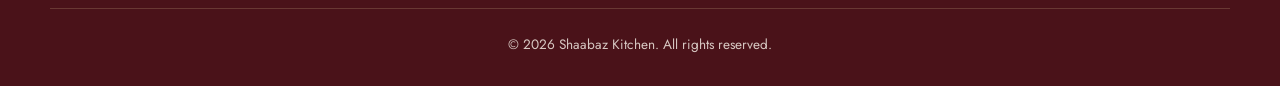
==== commit d40499d5: "Make the site photo-first and sort menus into four categories - Menus grouped Buffet | Bento | Festi" ====
--- a/index.html
+++ b/index.html
@@ -3,13 +3,13 @@
 <head>
 <meta charset="utf-8">
 <meta name="viewport" content="width=device-width, initial-scale=1">
-<title>Shaabaz Kitchen | Wedding & Event Catering, Biryani Singapore</title>
-<meta name="description" content="Shaabaz Kitchen caters weddings, events, corporate functions and bentos in Singapore. Pioneers of wedding biryani and chulia biryani. Get a quote today.">
+<title>Shaabaz Kitchen | Buffet, Bento & Biryani Catering Singapore</title>
+<meta name="description" content="Shaabaz Kitchen caters buffets, bentos, festive menus and live stations in Singapore. Home of the original wedding biryani and chulia biryani. Delivery $50 per trip, free self collection.">
 <link rel="canonical" href="https://shaabazkitchen.sg/">
 <meta property="og:type" content="website">
 <meta property="og:site_name" content="Shaabaz Kitchen">
-<meta property="og:title" content="Shaabaz Kitchen | Wedding & Event Catering, Biryani Singapore">
-<meta property="og:description" content="Shaabaz Kitchen caters weddings, events, corporate functions and bentos in Singapore. Pioneers of wedding biryani and chulia biryani. Get a quote today.">
+<meta property="og:title" content="Shaabaz Kitchen | Buffet, Bento & Biryani Catering Singapore">
+<meta property="og:description" content="Shaabaz Kitchen caters buffets, bentos, festive menus and live stations in Singapore. Home of the original wedding biryani and chulia biryani. Delivery $50 per trip, free self collection.">
 <meta property="og:url" content="https://shaabazkitchen.sg/">
 <meta property="og:image" content="https://shaabazkitchen.sg/images/og-image.png">
 <meta name="theme-color" content="#6e1f2a">
@@ -59,21 +59,22 @@
 
 <main>
 
-<section class="hero">
-  <div class="wrap hero-grid">
-    <div>
-      <span class="eyebrow reveal">Premier catering in Singapore</span>
-      <h1 class="reveal d1">Flavours made for your <em>special day</em></h1>
-      <p class="lead reveal d2">Shaabaz Kitchen caters weddings, events, corporate functions and bentos, with a wide variety of tasty dishes that will delight your guests. We are the home of the original wedding biryani and chulia biryani.</p>
-      <div class="btn-row reveal d3">
-        <a class="btn btn-primary" href="menus.html">View our menus</a>
-        <a class="btn btn-ghost" href="contact.html">Get a quote</a>
-      </div>
-    </div>
-    <div class="hero-visual reveal d2">
-      <div class="ph main">Photo coming soon<br>Biryani spread</div>
-      <div class="ph alt small">Photo<br>coming soon</div>
-      <div class="badge-float"><strong>Wedding Biryani</strong>The original, first by Shaabaz</div>
+<section class="hero-full">
+  <div class="hero-media" aria-hidden="true">
+    <!-- BACKGROUND VIDEO: when Kamal's slow-motion biryani pot video is ready,
+         save it as images/hero.mp4 (and a still frame as images/photos/hero.jpg)
+         and remove the two comment marks around the next line. -->
+    <!-- <video src="images/hero.mp4" poster="images/photos/hero.jpg" autoplay muted loop playsinline></video> -->
+    <div class="ph hero-ph" data-photo="images/photos/hero.jpg" role="img" aria-label="Biryani pot photo (video later)"><span>Biryani pot photo (video later)<em>hero.jpg</em></span></div>
+    <div class="steam"><span></span><span></span><span></span><span></span></div>
+  </div>
+  <div class="wrap hero-copy">
+    <span class="eyebrow reveal">Catering · Singapore</span>
+    <h1 class="reveal d1">Home of the original <em>wedding biryani</em></h1>
+    <p class="reveal d2">Buffets, bentos, festive menus and live stations for every occasion.</p>
+    <div class="btn-row reveal d3">
+      <a class="btn btn-light" href="menus.html">View menus</a>
+      <a class="btn btn-ghost" href="contact.html">Get a quote</a>
     </div>
   </div>
 </section>
@@ -81,15 +82,15 @@
 <section>
   <div class="wrap">
     <div class="center">
-      <span class="eyebrow reveal">Our services</span>
-      <h2 class="reveal d1">Catering for every occasion</h2>
-      <p class="lead reveal d2">From intimate gatherings to grand celebrations, our chefs and event coordinators work with you to build a menu that fits your taste.</p>
+      <span class="eyebrow reveal">Our menus</span>
+      <h2 class="reveal d1">What would you like?</h2>
     </div>
-    <div class="grid-3" style="margin-top:50px">
-      <article class="card reveal"><div class="icon">❀</div><h3>Weddings</h3><p>Grand feasts for your big day, with our famous wedding biryani at the heart of the table.</p><a class="more" href="menus.html#wedding">Wedding menus →</a></article>
-      <article class="card reveal d1"><div class="icon">✦</div><h3>Events &amp; Corporate</h3><p>Buffets for birthdays, gatherings, office functions and celebrations of every size.</p><a class="more" href="menus.html#events">Event menus →</a></article>
-      <article class="card reveal d2"><div class="icon">◈</div><h3>Bentos</h3><p>Neatly packed individual meals, perfect for meetings, seminars and on-the-go events.</p><a class="more" href="menus.html#bento">Bento menus →</a></article>
-    </div>
+    <div class="cat-grid"><a class="cat-tile reveal" href="menus.html#buffet"><div class="ph " data-photo="images/photos/buffet.jpg" role="img" aria-label="Buffet photo"><span>Buffet photo<em>buffet.jpg</em></span></div><div class="cat-label"><h3>Buffet</h3><p>For parties, weddings and gatherings</p><span>See menu →</span></div></a><a class="cat-tile reveal d1" href="menus.html#bento"><div class="ph alt" data-photo="images/photos/bento.jpg" role="img" aria-label="Bento photo"><span>Bento photo<em>bento.jpg</em></span></div><div class="cat-label"><h3>Bento</h3><p>Packed meals for meetings and events</p><span>See menu →</span></div></a><a class="cat-tile reveal d2" href="menus.html#festive"><div class="ph " data-photo="images/photos/festive.jpg" role="img" aria-label="Festive photo"><span>Festive photo<em>festive.jpg</em></span></div><div class="cat-label"><h3>Festive</h3><p>Special menus for the festive season</p><span>See menu →</span></div></a><a class="cat-tile reveal d3" href="menus.html#live-station"><div class="ph alt" data-photo="images/photos/live-station.jpg" role="img" aria-label="Live Station photo"><span>Live Station photo<em>live-station.jpg</em></span></div><div class="cat-label"><h3>Live Station</h3><p>Cooked fresh in front of your guests</p><span>See menu →</span></div></a></div>
+    <div class="delivery reveal">
+  <div><span class="d-ico">⛟</span><div><strong>Delivery</strong>$50 per trip</div></div>
+  <div><span class="d-ico">⌂</span><div><strong>Self collection</strong>Free of charge</div></div>
+  <div><span class="d-ico">✦</span><div><strong>Live stations</strong>Add one to any buffet</div></div>
+</div>
   </div>
 </section>
 
@@ -98,12 +99,11 @@
     <div class="band grid-2">
       <div class="reveal">
         <span class="eyebrow">Our signature</span>
-        <h2>Chulia biryani, made the way it should be</h2>
-        <p>As pioneers in the industry, Shaabaz Kitchen was the first to introduce wedding biryani, and lately chulia biryani, a signature dish that has gained widespread acclaim.</p>
-        <p style="margin-top:14px">Fragrant basmati rice, tender meat, aromatic spices and a blend of secret ingredients. It carries the rich heritage and authentic flavours of chulia cuisine, and leaves a lasting impression on every palate.</p>
-        <div class="btn-row"><a class="btn btn-light" href="menus.html#biryani">See biryani options</a></div>
+        <h2>Chulia biryani</h2>
+        <p>The first to bring wedding biryani, and now chulia biryani. Fragrant basmati rice, tender meat and our secret blend of spices.</p>
+        <div class="btn-row"><a class="btn btn-light" href="menus.html#buffet">Order biryani</a></div>
       </div>
-      <div class="reveal d2" style="max-width:420px;margin-inline:auto;width:100%"><div class="ph">Photo coming soon<br>Chulia biryani</div></div>
+      <div class="reveal d2" style="max-width:420px;margin-inline:auto;width:100%"><div class="ph round" data-photo="images/photos/chulia-biryani.jpg" role="img" aria-label="Chulia biryani photo"><span>Chulia biryani photo<em>chulia-biryani.jpg</em></span></div></div>
     </div>
   </div>
 </section>
@@ -111,27 +111,26 @@
 <section>
   <div class="wrap">
     <div class="center">
-      <span class="eyebrow reveal">How it works</span>
-      <h2 class="reveal d1">Three easy steps</h2>
+      <span class="eyebrow reveal">Gallery</span>
+      <h2 class="reveal d1">From our kitchen to your table</h2>
     </div>
-    <div class="grid-3 steps" style="margin-top:46px">
-      <div class="card reveal"><h3>Tell us your event</h3><p>Share your date, venue, number of guests and the kind of food you like.</p></div>
-      <div class="card reveal d1"><h3>We plan your menu</h3><p>Our team suggests a custom menu and sends you a clear quote.</p></div>
-      <div class="card reveal d2"><h3>Enjoy the feast</h3><p>We cook with the best ingredients and take care of every detail on the day.</p></div>
+    <div class="strip">
+      <div class="ph alt reveal" data-photo="images/photos/home-1.jpg" role="img" aria-label="Biryani being served"><span>Biryani being served<em>home-1.jpg</em></span></div><div class="ph reveal" data-photo="images/photos/home-2.jpg" role="img" aria-label="Buffet line"><span>Buffet line<em>home-2.jpg</em></span></div><div class="ph alt reveal" data-photo="images/photos/home-3.jpg" role="img" aria-label="Bento boxes"><span>Bento boxes<em>home-3.jpg</em></span></div><div class="ph reveal" data-photo="images/photos/home-4.jpg" role="img" aria-label="Live station"><span>Live station<em>home-4.jpg</em></span></div><div class="ph alt reveal" data-photo="images/photos/home-5.jpg" role="img" aria-label="Wedding setup"><span>Wedding setup<em>home-5.jpg</em></span></div><div class="ph reveal" data-photo="images/photos/home-6.jpg" role="img" aria-label="Happy guests"><span>Happy guests<em>home-6.jpg</em></span></div>
     </div>
+    <div class="center" style="margin-top:30px"><a class="btn btn-ghost" href="gallery.html">See more photos</a></div>
   </div>
 </section>
 
 <section>
   <div class="wrap">
     <div class="center">
-      <span class="eyebrow reveal">Our testimonials</span>
+      <span class="eyebrow reveal">Reviews</span>
       <h2 class="reveal d1">What our guests say</h2>
     </div>
     <div class="grid-3" style="margin-top:46px">
-      <figure class="card reveal"><blockquote class="quote">“[Customer review goes here. Kamal to send real reviews from the current site or Google.]”</blockquote><figcaption class="quote-by">[Customer name] · Wedding</figcaption></figure>
-      <figure class="card reveal d1"><blockquote class="quote">“[Customer review goes here.]”</blockquote><figcaption class="quote-by">[Customer name] · Corporate event</figcaption></figure>
-      <figure class="card reveal d2"><blockquote class="quote">“[Customer review goes here.]”</blockquote><figcaption class="quote-by">[Customer name] · Family gathering</figcaption></figure>
+      <figure class="card reveal"><blockquote class="quote">“[Customer review]”</blockquote><figcaption class="quote-by">[Name] · Wedding</figcaption></figure>
+      <figure class="card reveal d1"><blockquote class="quote">“[Customer review]”</blockquote><figcaption class="quote-by">[Name] · Corporate</figcaption></figure>
+      <figure class="card reveal d2"><blockquote class="quote">“[Customer review]”</blockquote><figcaption class="quote-by">[Name] · Family event</figcaption></figure>
     </div>
   </div>
 </section>
@@ -139,11 +138,10 @@
 <section class="cta">
   <div class="wrap">
     <div class="band reveal">
-      <span class="eyebrow">Let's plan your menu</span>
-      <h2>Tell us about your event</h2>
-      <p class="lead" style="margin-inline:auto">Share your date, guest count and what you love to eat. We'll put together a menu and a quote for you.</p>
+      <h2>Planning an event?</h2>
+      <p class="lead" style="margin-inline:auto">Tell us the date and how many guests. We'll send you a menu and a quote.</p>
       <div class="btn-row">
-        <a class="btn btn-light" href="contact.html">Send an enquiry</a>
+        <a class="btn btn-light" href="contact.html">Get a quote</a>
         <a class="btn btn-ghost" href="https://wa.me/6500000000" target="_blank" rel="noopener">WhatsApp us</a>
       </div>
     </div>
@@ -174,6 +172,7 @@
         <li><a href="tel:+6500000000">Call: +65 [number]</a></li>
         <li><a href="mailto:hello@shaabazkitchen.sg">[email address]</a></li>
         <li>[Kitchen address], Singapore</li>
+        <li>Delivery $50 per trip · Self collection free</li>
       </ul>
     </div>
   </div>
--- a/css/style.css
+++ b/css/style.css
@@ -333,3 +333,106 @@
 /* outline button on dark backgrounds */
 .band .btn-ghost { background: transparent; border-color: var(--gold-soft); color: var(--white); }
 .band .btn-ghost:hover { background: rgba(255,255,255,.1); }
+
+/* ==========================================================
+   v2: photo-first layout
+   ========================================================== */
+
+/* Photo spots: label shows until a real photo is dropped into images/photos/ */
+.ph { background-size: cover; background-position: center; position: relative; }
+.ph span { display: grid; gap: 6px; }
+.ph span em { font-style: normal; font-size: .7rem; letter-spacing: .05em; text-transform: none; opacity: .75; }
+.ph.has-photo span { display: none; }
+.ph.round { border-radius: 50%; aspect-ratio: 1; border: 6px solid rgba(230,207,156,.4); }
+
+/* Full-width hero, ready for a background video */
+.hero-full {
+  position: relative; min-height: clamp(520px, 78vh, 760px); display: grid; align-items: end;
+  overflow: hidden; isolation: isolate; color: var(--white);
+}
+.hero-media { position: absolute; inset: 0; z-index: -1; }
+.hero-media video, .hero-media .ph { position: absolute; inset: 0; width: 100%; height: 100%; object-fit: cover; }
+.hero-media .ph {
+  background-color: #3a1a12;
+  background-image: radial-gradient(60% 50% at 50% 70%, rgba(193,154,75,.55), transparent 70%),
+                    linear-gradient(180deg, #2b120d, #5a2418 70%, #3a1a12);
+  align-items: start; padding-top: 110px;
+}
+.hero-media .ph.has-photo { background-size: cover; }
+.hero-media::after {
+  content: ""; position: absolute; inset: 0;
+  background: linear-gradient(180deg, rgba(20,8,6,.15) 0%, rgba(20,8,6,.25) 45%, rgba(20,8,6,.8) 100%);
+}
+/* soft rising steam, sits over the photo or video */
+.steam { position: absolute; left: 50%; bottom: 30%; width: 260px; height: 320px; transform: translateX(-50%); z-index: 1; }
+.steam span {
+  position: absolute; bottom: 0; width: 70px; height: 160px; border-radius: 50%;
+  background: rgba(255,255,255,.35); filter: blur(22px); opacity: 0;
+  animation: steam 6s ease-in infinite;
+}
+.steam span:nth-child(1) { left: 20px; }
+.steam span:nth-child(2) { left: 90px; animation-delay: 1.5s; }
+.steam span:nth-child(3) { left: 150px; animation-delay: 3s; }
+.steam span:nth-child(4) { left: 60px; animation-delay: 4.5s; }
+@keyframes steam {
+  0% { transform: translateY(0) scaleX(1); opacity: 0; }
+  20% { opacity: .7; }
+  100% { transform: translateY(-260px) scaleX(1.8); opacity: 0; }
+}
+.hero-copy { padding-block: 0 70px; position: relative; z-index: 2; }
+.hero-copy h1 { color: var(--white); max-width: 760px; }
+.hero-copy h1 em { color: var(--gold-soft); }
+.hero-copy p { font-size: 1.15rem; max-width: 520px; margin-top: 12px; color: rgba(255,255,255,.9); }
+.hero-copy .eyebrow { color: var(--gold-soft); }
+.hero-copy .eyebrow::before { background: var(--gold-soft); }
+.hero-copy .btn-ghost { background: transparent; border-color: var(--gold-soft); color: var(--white); }
+
+/* Four menu categories as big photo tiles */
+.cat-grid { display: grid; grid-template-columns: repeat(4, 1fr); gap: 18px; margin-top: 40px; }
+.cat-tile {
+  position: relative; display: block; border-radius: var(--radius); overflow: hidden;
+  text-decoration: none; color: var(--white); aspect-ratio: 3/4;
+}
+.cat-tile .ph { position: absolute; inset: 0; align-items: start; padding-top: 30px; transition: transform .6s ease; }
+.cat-tile:hover .ph { transform: scale(1.06); }
+.cat-label {
+  position: absolute; inset: auto 0 0 0; padding: 60px 20px 20px;
+  background: linear-gradient(180deg, transparent, rgba(20,8,6,.78));
+}
+.cat-label h3 { color: var(--white); font-size: 1.9rem; }
+.cat-label p { font-size: .9rem; opacity: .9; line-height: 1.4; }
+.cat-label span { display: inline-block; margin-top: 8px; font-size: .85rem; color: var(--gold-soft); }
+
+/* Delivery / collection strip */
+.delivery {
+  display: grid; grid-template-columns: repeat(3, 1fr); gap: 0; margin: 34px 0 10px;
+  background: rgba(255,255,255,.75); border: 1px solid rgba(193,154,75,.4); border-radius: var(--radius);
+}
+.delivery > div { display: flex; gap: 14px; align-items: center; padding: 20px 24px; }
+.delivery > div + div { border-left: 1px solid rgba(193,154,75,.3); }
+.delivery strong { display: block; font-family: var(--serif); font-size: 1.25rem; color: var(--maroon-dark); line-height: 1.2; }
+.d-ico {
+  flex: none; width: 46px; height: 46px; border-radius: 50%; display: grid; place-items: center;
+  background: var(--maroon); color: var(--gold-soft); font-size: 1.3rem;
+}
+
+/* Photo strip */
+.strip { display: grid; grid-template-columns: repeat(3, 1fr); gap: 16px; margin-top: 40px; }
+.strip .ph { aspect-ratio: 4/3; border-radius: var(--radius); }
+
+/* Menu panel heading */
+.panel-intro { text-align: center; margin-bottom: 30px; }
+.panel-intro h2 { margin: 0 0 6px; }
+.panel-intro p { color: var(--ink-soft); }
+.notice { margin: 40px 0 0; }
+
+@media (max-width: 900px) {
+  .cat-grid { grid-template-columns: repeat(2, 1fr); gap: 12px; }
+  .cat-label { padding: 40px 14px 14px; }
+  .cat-label h3 { font-size: 1.4rem; }
+  .cat-label p { display: none; }
+  .delivery { grid-template-columns: 1fr; }
+  .delivery > div + div { border-left: 0; border-top: 1px solid rgba(193,154,75,.3); }
+  .strip { grid-template-columns: repeat(2, 1fr); gap: 10px; }
+  .hero-copy { padding-bottom: 50px; }
+}
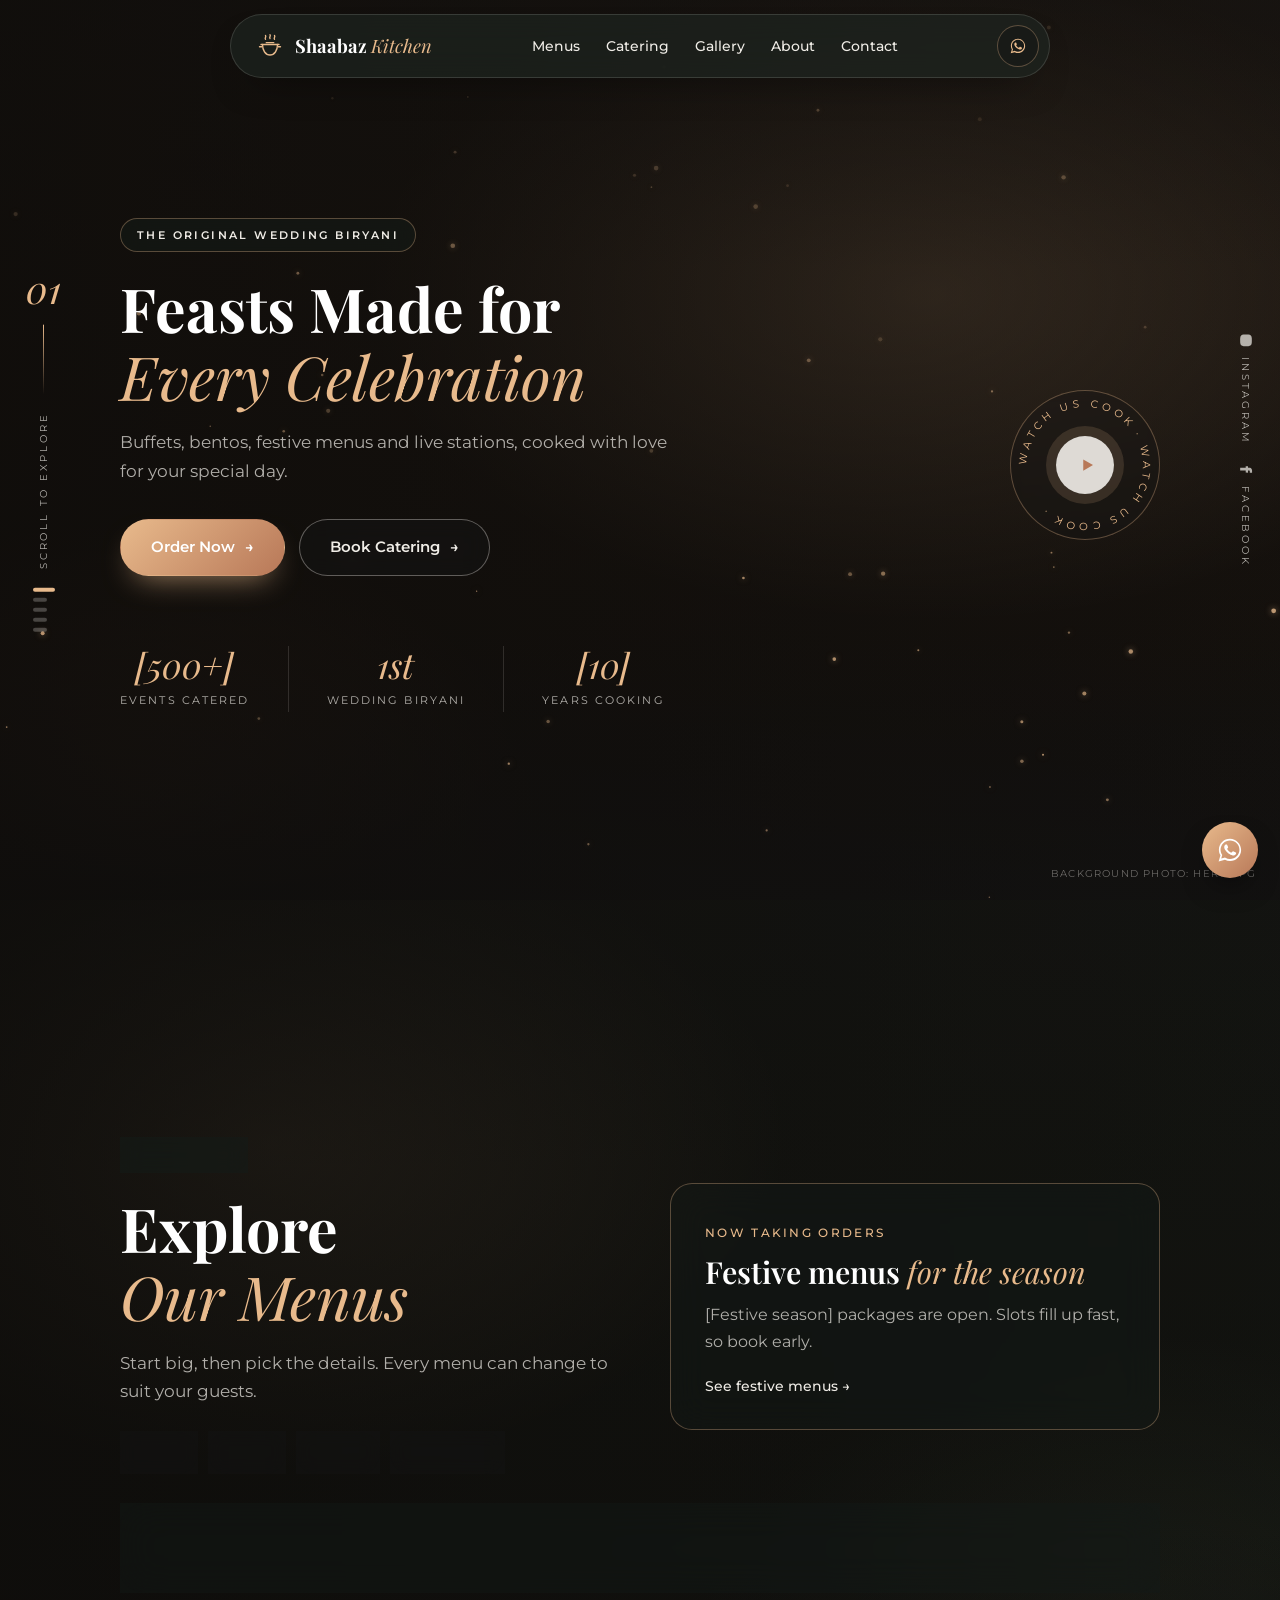
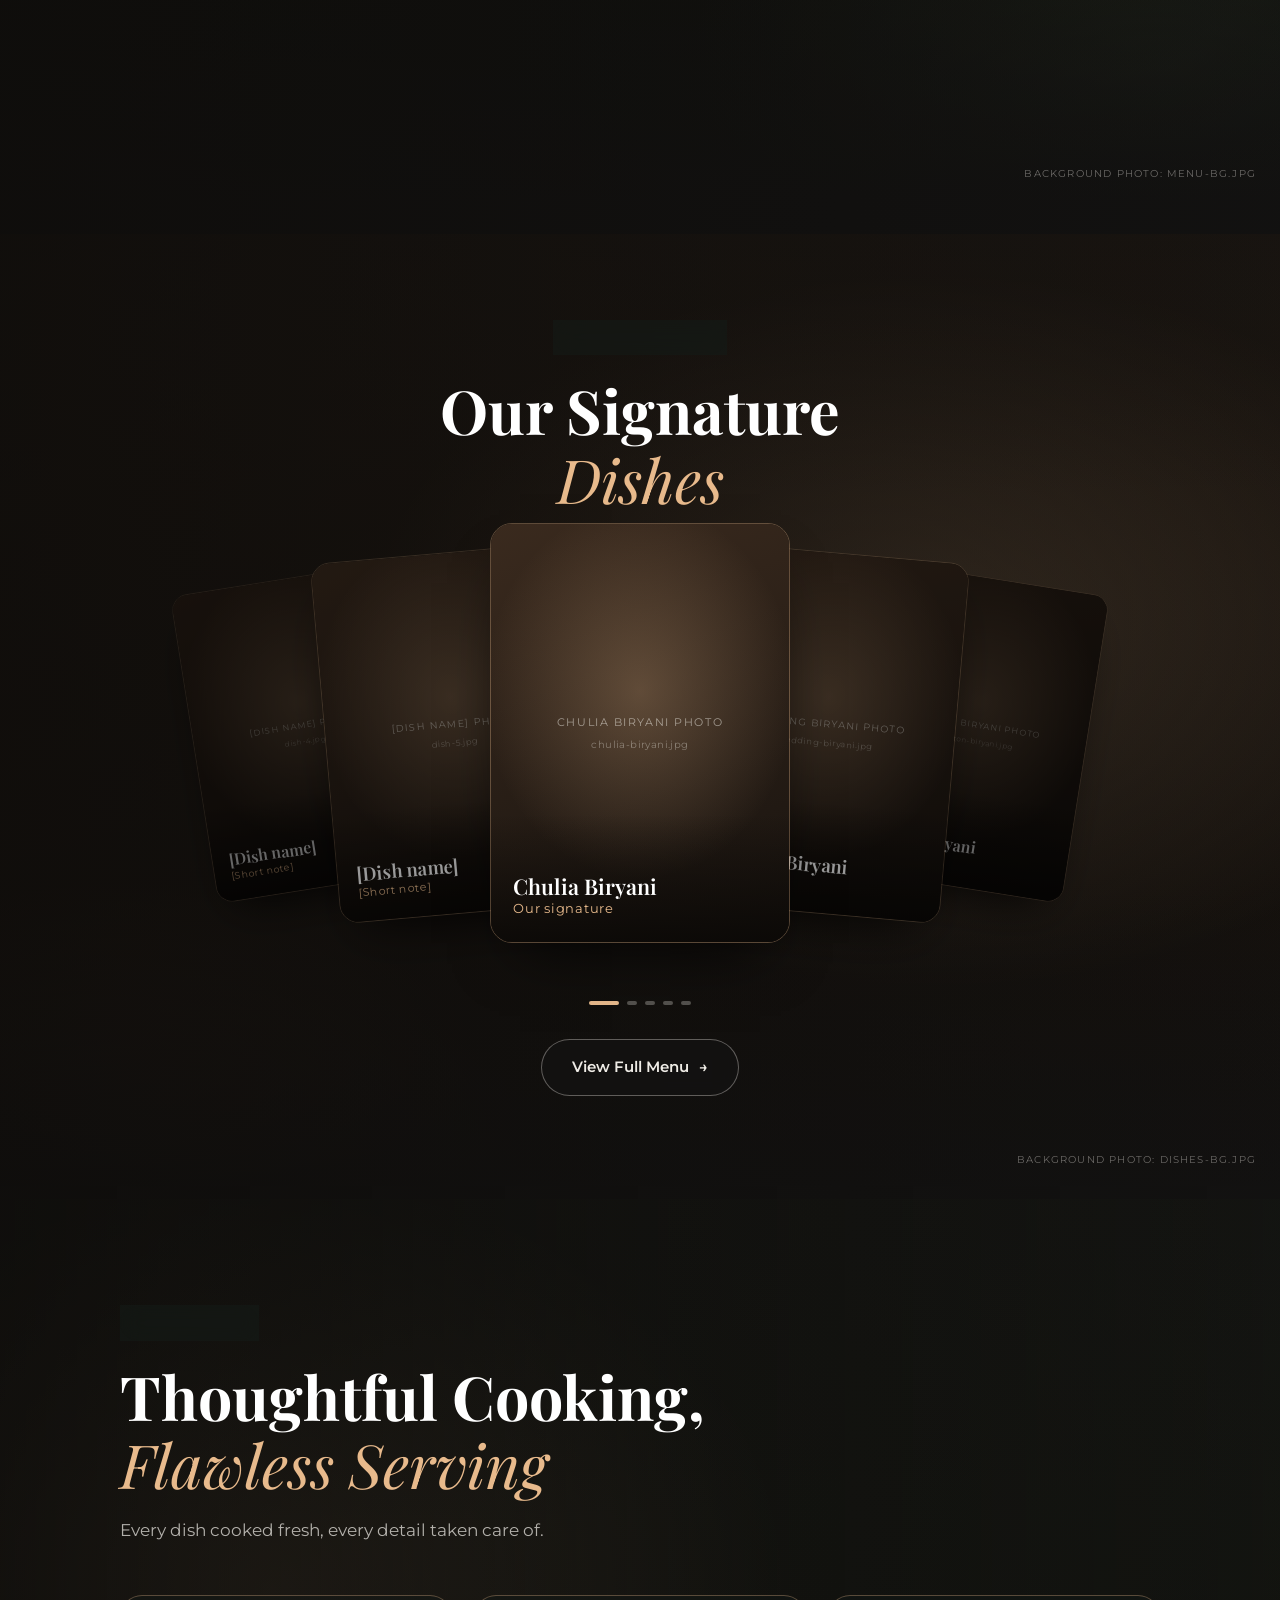
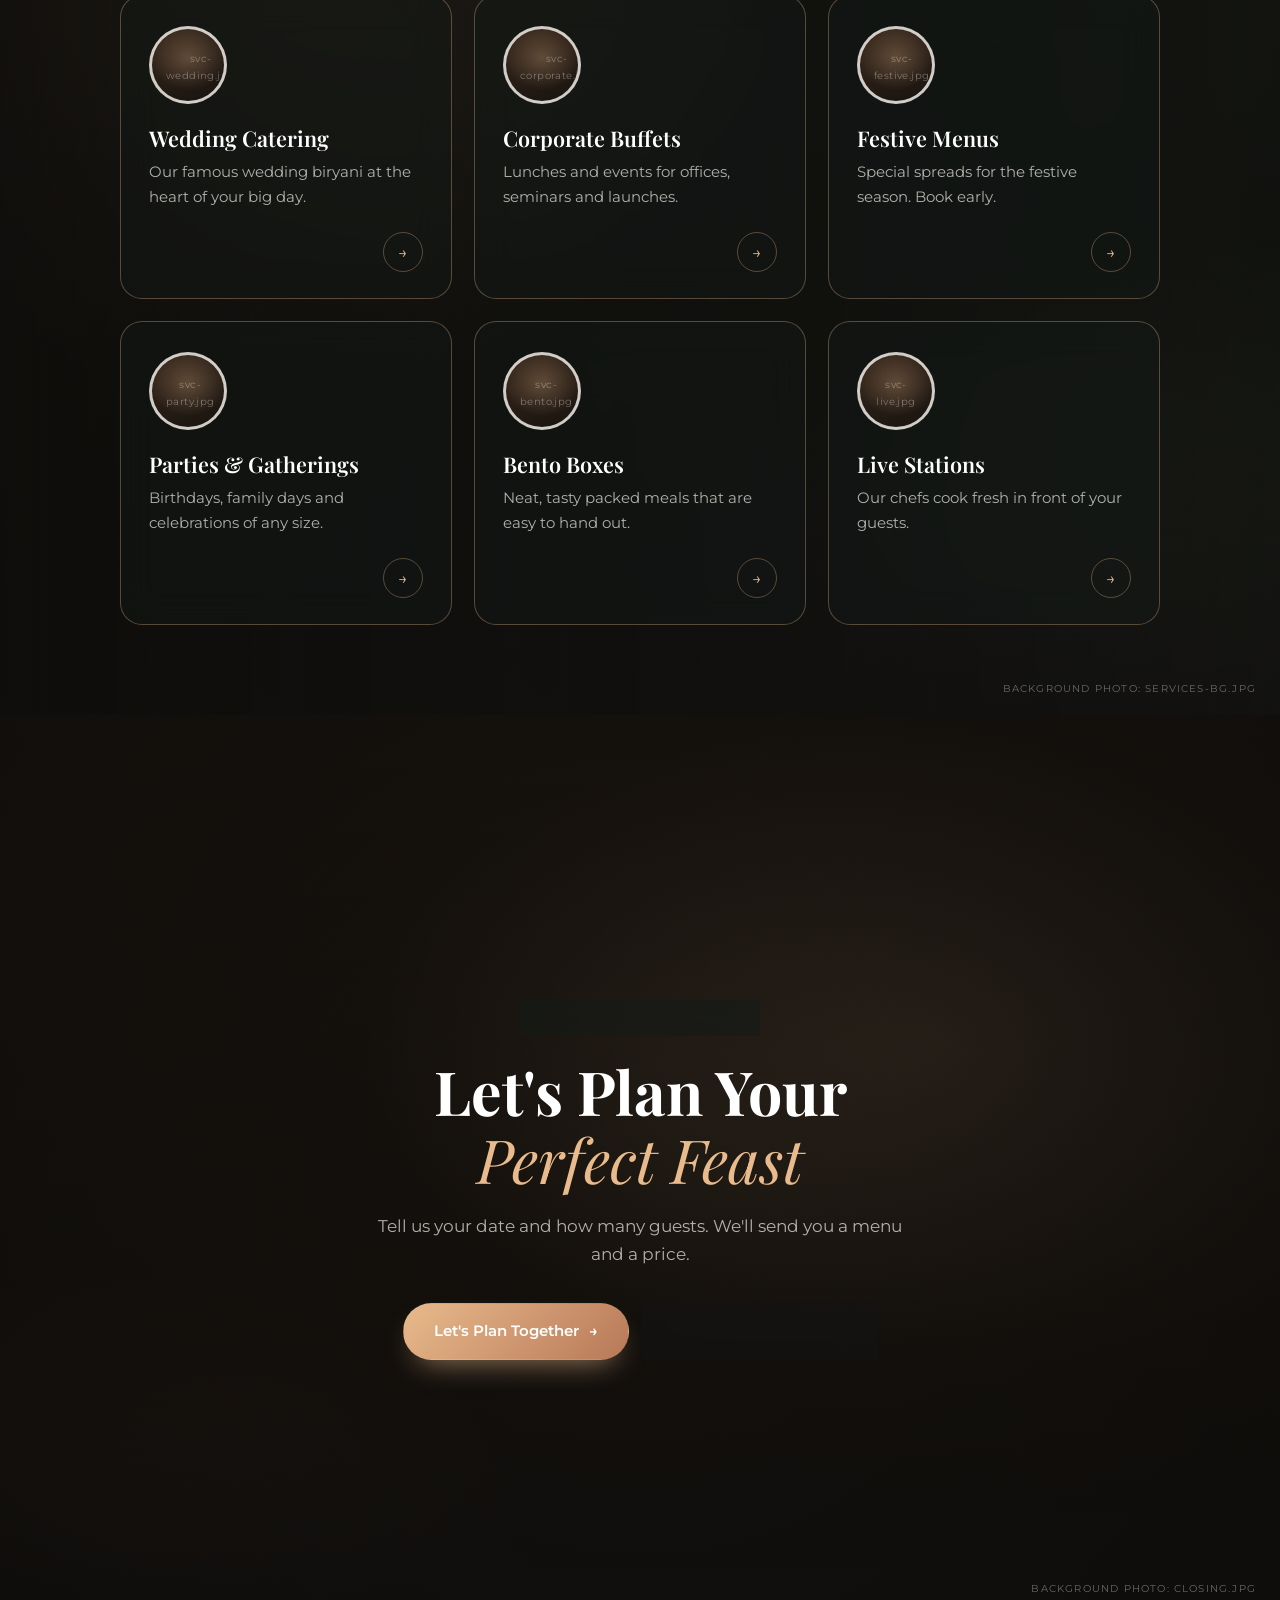
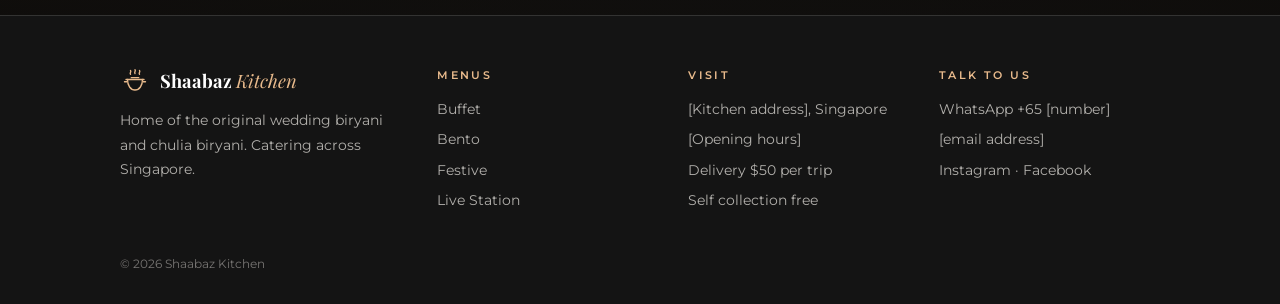
==== commit aaa58fb4: "Restyle the site as a dark, gold, full-screen layout with new effects - Dark warm palette with gold " ====
--- a/index.html
+++ b/index.html
@@ -2,7 +2,7 @@
 <html lang="en">
 <head>
 <meta charset="utf-8">
-<meta name="viewport" content="width=device-width, initial-scale=1">
+<meta name="viewport" content="width=device-width, initial-scale=1, viewport-fit=cover">
 <title>Shaabaz Kitchen | Buffet, Bento & Biryani Catering Singapore</title>
 <meta name="description" content="Shaabaz Kitchen caters buffets, bentos, festive menus and live stations in Singapore. Home of the original wedding biryani and chulia biryani. Delivery $50 per trip, free self collection.">
 <link rel="canonical" href="https://shaabazkitchen.sg/">
@@ -12,11 +12,11 @@
 <meta property="og:description" content="Shaabaz Kitchen caters buffets, bentos, festive menus and live stations in Singapore. Home of the original wedding biryani and chulia biryani. Delivery $50 per trip, free self collection.">
 <meta property="og:url" content="https://shaabazkitchen.sg/">
 <meta property="og:image" content="https://shaabazkitchen.sg/images/og-image.png">
-<meta name="theme-color" content="#6e1f2a">
+<meta name="theme-color" content="#141414">
 <link rel="icon" href="images/favicon.svg" type="image/svg+xml">
 <link rel="preconnect" href="https://fonts.googleapis.com">
 <link rel="preconnect" href="https://fonts.gstatic.com" crossorigin>
-<link href="https://fonts.googleapis.com/css2?family=Cormorant+Garamond:ital,wght@0,500;0,600;0,700;1,500&family=Jost:wght@300;400;500&display=swap" rel="stylesheet">
+<link href="https://fonts.googleapis.com/css2?family=Montserrat:wght@400;500;600&family=Playfair+Display:ital,wght@0,600;0,700;1,400&display=swap" rel="stylesheet">
 <link rel="stylesheet" href="css/style.css">
 <script type="application/ld+json">
 {
@@ -24,7 +24,7 @@
   "@type": "FoodEstablishment",
   "name": "Shaabaz Kitchen",
   "url": "https://shaabazkitchen.sg/",
-  "description": "Catering for weddings, events, corporate functions and bentos in Singapore. Pioneers of wedding biryani and chulia biryani.",
+  "description": "Catering in Singapore: buffets, bentos, festive menus and live stations. Home of the original wedding biryani and chulia biryani.",
   "servesCuisine": [
     "Indian Muslim",
     "Biryani",
@@ -40,147 +40,139 @@
 </script>
 </head>
 <body>
-<div class="bg-layers" aria-hidden="true"><span></span><span></span><span></span></div>
-<div class="bg-pattern" aria-hidden="true"></div>
+<div class="loader" aria-hidden="true"><div class="loader-inner"><svg viewBox="0 0 40 40" aria-hidden="true"><g fill="none" stroke="#e8ba8c" stroke-width="1.8" stroke-linecap="round" stroke-linejoin="round"><path d="M14 11c-1.6-1.8 1.6-3.2 0-5"/><path d="M20 10c-1.6-1.8 1.6-3.2 0-5"/><path d="M26 11c-1.6-1.8 1.6-3.2 0-5"/><path d="M8 18h24"/><path d="M10 18c0 8 4 14 10 14s10-6 10-14"/><path d="M15 15.5h10"/><path d="M6 21h3M31 21h3"/></g></svg><span>Shaabaz <em>Kitchen</em></span></div></div>
 
-<header class="site-header">
-  <nav class="nav wrap" aria-label="Main">
-    <a class="logo" href="index.html" aria-label="Shaabaz Kitchen home">
-      <span class="logo-mark">S</span>
-      <span class="logo-text">Shaabaz Kitchen<small>CATERING · SINGAPORE</small></span>
-    </a>
-    <button class="menu-toggle" aria-label="Open menu" aria-expanded="false" aria-controls="nav-links"><span></span><span></span><span></span></button>
-    <ul class="nav-links" id="nav-links">
-      <li><a href="index.html" aria-current="page">Home</a></li><li><a href="menus.html">Menus</a></li><li><a href="events.html">Events &amp; Catering</a></li><li><a href="gallery.html">Gallery</a></li><li><a href="about.html">About</a></li>
-      <li><a class="btn btn-primary" href="contact.html">Order / Enquire</a></li>
-    </ul>
+<div class="nav-wrap">
+  <nav class="nav" aria-label="Main">
+    <a class="logo" href="index.html" aria-label="Shaabaz Kitchen home"><svg viewBox="0 0 40 40" aria-hidden="true"><g fill="none" stroke="#e8ba8c" stroke-width="1.8" stroke-linecap="round" stroke-linejoin="round"><path d="M14 11c-1.6-1.8 1.6-3.2 0-5"/><path d="M20 10c-1.6-1.8 1.6-3.2 0-5"/><path d="M26 11c-1.6-1.8 1.6-3.2 0-5"/><path d="M8 18h24"/><path d="M10 18c0 8 4 14 10 14s10-6 10-14"/><path d="M15 15.5h10"/><path d="M6 21h3M31 21h3"/></g></svg><span class="logo-text">Shaabaz <em>Kitchen</em></span></a>
+    <ul class="nav-links" id="nav-links"><li><a href="menus.html">Menus</a></li><li><a href="events.html">Catering</a></li><li><a href="gallery.html">Gallery</a></li><li><a href="about.html">About</a></li><li><a href="contact.html">Contact</a></li></ul>
+    <div class="nav-end">
+      <a class="round-btn" href="https://wa.me/6500000000" target="_blank" rel="noopener" aria-label="WhatsApp us"><svg viewBox="0 0 32 32" aria-hidden="true"><path d="M16 3C9 3 3.3 8.6 3.3 15.6c0 2.3.6 4.5 1.8 6.4L3 29l7.2-1.9c1.8 1 3.8 1.5 5.8 1.5 7 0 12.7-5.6 12.7-12.6S23 3 16 3zm0 23.2c-1.9 0-3.7-.5-5.3-1.4l-.4-.2-4.3 1.1 1.1-4.1-.3-.4c-1-1.6-1.6-3.5-1.6-5.5C5.2 9.8 10 5.1 16 5.1s10.8 4.7 10.8 10.5S21.9 26.2 16 26.2zm5.9-7.8c-.3-.2-1.9-.9-2.2-1-.3-.1-.5-.2-.7.2-.2.3-.8 1-1 1.2-.2.2-.4.2-.7.1-.3-.2-1.4-.5-2.6-1.6-1-.9-1.6-1.9-1.8-2.2-.2-.3 0-.5.1-.7l.5-.6c.2-.2.2-.3.3-.6.1-.2 0-.4 0-.6l-1-2.4c-.3-.6-.5-.5-.7-.5h-.6c-.2 0-.6.1-.9.4-.3.3-1.2 1.1-1.2 2.8s1.2 3.2 1.4 3.5c.2.2 2.4 3.6 5.8 5 .8.3 1.4.5 1.9.7.8.3 1.5.2 2.1.1.6-.1 1.9-.8 2.2-1.5.3-.7.3-1.4.2-1.5-.1-.2-.3-.3-.6-.4z"/></svg></a>
+      <button class="round-btn menu-toggle" aria-label="Open menu" aria-expanded="false" aria-controls="nav-links"><span></span><span></span><span></span></button>
+    </div>
   </nav>
-</header>
+</div>
+
+<div class="rail rail-left" aria-hidden="true">
+  <span class="rail-num" id="rail-num">01</span>
+  <span class="rail-line"></span>
+  <span class="vertical">Scroll to explore</span>
+  <span class="rail-dots" id="rail-dots"><i></i><i></i><i></i><i></i><i></i></span>
+</div>
+<div class="rail rail-right">
+  <a href="#" target="_blank" rel="noopener"><svg viewBox="0 0 24 24" aria-hidden="true"><path d="M12 7a5 5 0 1 0 0 10 5 5 0 0 0 0-10zm0 8.2a3.2 3.2 0 1 1 0-6.4 3.2 3.2 0 0 1 0 6.4zM17.3 5.5a1.2 1.2 0 1 0 0 2.4 1.2 1.2 0 0 0 0-2.4zM12 2c-2.7 0-3 0-4.1.1C4.3 2.3 2.3 4.3 2.1 7.9 2 9 2 9.3 2 12s0 3 .1 4.1c.2 3.6 2.2 5.6 5.8 5.8 1.1.1 1.4.1 4.1.1s3 0 4.1-.1c3.6-.2 5.6-2.2 5.8-5.8.1-1.1.1-1.4.1-4.1s0-3-.1-4.1c-.2-3.6-2.2-5.6-5.8-5.8C15 2 14.7 2 12 2z"/></svg>Instagram</a>
+  <a href="#" target="_blank" rel="noopener"><svg viewBox="0 0 24 24" aria-hidden="true"><path d="M14 8.5V6.6c0-.9.6-1.1 1-1.1h2.6V1.6L14 1.6c-4 0-4.9 3-4.9 4.9v2H6.8v4h2.3V22h4.9V12.5h3.3l.4-4H14z"/></svg>Facebook</a>
+</div>
 
 <main>
 
-<section class="hero-full">
-  <div class="hero-media" aria-hidden="true">
-    <!-- BACKGROUND VIDEO: when Kamal's slow-motion biryani pot video is ready,
-         save it as images/hero.mp4 (and a still frame as images/photos/hero.jpg)
-         and remove the two comment marks around the next line. -->
-    <!-- <video src="images/hero.mp4" poster="images/photos/hero.jpg" autoplay muted loop playsinline></video> -->
-    <div class="ph hero-ph" data-photo="images/photos/hero.jpg" role="img" aria-label="Biryani pot photo (video later)"><span>Biryani pot photo (video later)<em>hero.jpg</em></span></div>
-    <div class="steam"><span></span><span></span><span></span><span></span></div>
-  </div>
-  <div class="wrap hero-copy">
-    <span class="eyebrow reveal">Catering · Singapore</span>
-    <h1 class="reveal d1">Home of the original <em>wedding biryani</em></h1>
-    <p class="reveal d2">Buffets, bentos, festive menus and live stations for every occasion.</p>
-    <div class="btn-row reveal d3">
-      <a class="btn btn-light" href="menus.html">View menus</a>
-      <a class="btn btn-ghost" href="contact.html">Get a quote</a>
+<section class="scene hero" data-scene>
+  <div class="scene-bg" data-photo="images/photos/hero.jpg" aria-hidden="true">
+    <!-- BACKGROUND VIDEO: save the slow-motion biryani pot video as images/hero.mp4,
+         then remove the comment marks around the next line. -->
+    <!-- <video src="images/hero.mp4" poster="images/photos/hero.jpg" autoplay muted loop playsinline></video> --></div><span class="photo-tag">Background photo: hero.jpg</span>
+  <canvas class="embers" aria-hidden="true"></canvas>
+  <div class="steam" aria-hidden="true"><span></span><span></span><span></span><span></span></div>
+  <div class="wrap hero-grid">
+    <div class="hero-copy">
+      <span class="pill-label reveal">The original wedding biryani</span>
+      <h1 class="title reveal d1">Feasts Made for<em>Every Celebration</em></h1>
+      <p class="lead reveal d2">Buffets, bentos, festive menus and live stations, cooked with love for your special day.</p>
+      <div class="btn-row reveal d3">
+        <a class="btn btn-gold magnetic" href="contact.html">Order Now</a>
+        <a class="btn btn-dark magnetic" href="menus.html">Book Catering</a>
+      </div>
+      <div class="stats reveal d3">
+        <div class="stat"><b data-count="500" data-suffix="+">[500+]</b><span>Events catered</span></div>
+        <div class="stat"><b>1st</b><span>Wedding biryani</span></div>
+        <div class="stat"><b data-count="10">[10]</b><span>Years cooking</span></div>
+      </div>
     </div>
+    <a class="badge reveal d2" href="gallery.html" aria-label="Watch us cook">
+      <svg class="ring" viewBox="0 0 150 150" aria-hidden="true"><defs><path id="circ" d="M75,75 m-58,0 a58,58 0 1,1 116,0 a58,58 0 1,1 -116,0"/></defs><text><textPath href="#circ">Watch us cook · Watch us cook ·</textPath></text></svg>
+      <span class="play"><svg viewBox="0 0 24 24" aria-hidden="true"><path d="M7 4.5v15l13-7.5z"/></svg></span>
+    </a>
   </div>
 </section>
 
-<section>
+<section class="scene" data-scene>
+  <div class="scene-bg alt" data-photo="images/photos/menu-bg.jpg" aria-hidden="true"></div><span class="photo-tag">Background photo: menu-bg.jpg</span>
   <div class="wrap">
-    <div class="center">
-      <span class="eyebrow reveal">Our menus</span>
-      <h2 class="reveal d1">What would you like?</h2>
+    <div class="split">
+      <div>
+        <span class="pill-label reveal">Our menus</span>
+        <h2 class="title reveal d1">Explore<em>Our Menus</em></h2>
+        <p class="lead reveal d2">Start big, then pick the details. Every menu can change to suit your guests.</p>
+        <div class="chips reveal d3"><a class="chip" href="menus.html#buffet">Buffet</a><a class="chip" href="menus.html#bento">Bento</a><a class="chip" href="menus.html#festive">Festive</a><a class="chip" href="menus.html#live-station">Live Station</a></div>
+      </div>
+      <div class="next-card glass reveal d2 tilt">
+        <span class="caps gold">Now taking orders</span>
+        <h3>Festive menus <em>for the season</em></h3>
+        <p>[Festive season] packages are open. Slots fill up fast, so book early.</p>
+        <a class="text-link" href="menus.html#festive">See festive menus →</a>
+      </div>
     </div>
-    <div class="cat-grid"><a class="cat-tile reveal" href="menus.html#buffet"><div class="ph " data-photo="images/photos/buffet.jpg" role="img" aria-label="Buffet photo"><span>Buffet photo<em>buffet.jpg</em></span></div><div class="cat-label"><h3>Buffet</h3><p>For parties, weddings and gatherings</p><span>See menu →</span></div></a><a class="cat-tile reveal d1" href="menus.html#bento"><div class="ph alt" data-photo="images/photos/bento.jpg" role="img" aria-label="Bento photo"><span>Bento photo<em>bento.jpg</em></span></div><div class="cat-label"><h3>Bento</h3><p>Packed meals for meetings and events</p><span>See menu →</span></div></a><a class="cat-tile reveal d2" href="menus.html#festive"><div class="ph " data-photo="images/photos/festive.jpg" role="img" aria-label="Festive photo"><span>Festive photo<em>festive.jpg</em></span></div><div class="cat-label"><h3>Festive</h3><p>Special menus for the festive season</p><span>See menu →</span></div></a><a class="cat-tile reveal d3" href="menus.html#live-station"><div class="ph alt" data-photo="images/photos/live-station.jpg" role="img" aria-label="Live Station photo"><span>Live Station photo<em>live-station.jpg</em></span></div><div class="cat-label"><h3>Live Station</h3><p>Cooked fresh in front of your guests</p><span>See menu →</span></div></a></div>
-    <div class="delivery reveal">
-  <div><span class="d-ico">⛟</span><div><strong>Delivery</strong>$50 per trip</div></div>
-  <div><span class="d-ico">⌂</span><div><strong>Self collection</strong>Free of charge</div></div>
-  <div><span class="d-ico">✦</span><div><strong>Live stations</strong>Add one to any buffet</div></div>
+    <div class="facts glass reveal">
+  <div><i>⛟</i><div><b>Delivery</b><span>$50 per trip</span></div></div>
+  <div><i>⌂</i><div><b>Self collection</b><span>Free of charge</span></div></div>
+  <div><i>✦</i><div><b>Live stations</b><span>Add one to any buffet</span></div></div>
 </div>
   </div>
 </section>
 
-<section>
+<section class="scene" data-scene>
+  <div class="scene-bg" data-photo="images/photos/dishes-bg.jpg" aria-hidden="true"></div><span class="photo-tag">Background photo: dishes-bg.jpg</span>
   <div class="wrap">
-    <div class="band grid-2">
-      <div class="reveal">
-        <span class="eyebrow">Our signature</span>
-        <h2>Chulia biryani</h2>
-        <p>The first to bring wedding biryani, and now chulia biryani. Fragrant basmati rice, tender meat and our secret blend of spices.</p>
-        <div class="btn-row"><a class="btn btn-light" href="menus.html#buffet">Order biryani</a></div>
-      </div>
-      <div class="reveal d2" style="max-width:420px;margin-inline:auto;width:100%"><div class="ph round" data-photo="images/photos/chulia-biryani.jpg" role="img" aria-label="Chulia biryani photo"><span>Chulia biryani photo<em>chulia-biryani.jpg</em></span></div></div>
+    <div class="center">
+      <span class="pill-label reveal">Made with love</span>
+      <h2 class="title reveal d1">Our Signature<em>Dishes</em></h2>
     </div>
+    <div class="fan reveal d2" data-fan><figure class="fan-card" data-pos="hide"><div class="ph " data-photo="images/photos/chulia-biryani.jpg" role="img" aria-label="Chulia Biryani photo"><span>Chulia Biryani photo<em>chulia-biryani.jpg</em></span></div><figcaption><h3>Chulia Biryani</h3><p>Our signature</p></figcaption></figure><figure class="fan-card" data-pos="hide"><div class="ph " data-photo="images/photos/wedding-biryani.jpg" role="img" aria-label="Wedding Biryani photo"><span>Wedding Biryani photo<em>wedding-biryani.jpg</em></span></div><figcaption><h3>Wedding Biryani</h3><p>The original</p></figcaption></figure><figure class="fan-card" data-pos="hide"><div class="ph " data-photo="images/photos/mutton-biryani.jpg" role="img" aria-label="Mutton Biryani photo"><span>Mutton Biryani photo<em>mutton-biryani.jpg</em></span></div><figcaption><h3>Mutton Biryani</h3><p>Slow cooked</p></figcaption></figure><figure class="fan-card" data-pos="hide"><div class="ph " data-photo="images/photos/dish-4.jpg" role="img" aria-label="[Dish name] photo"><span>[Dish name] photo<em>dish-4.jpg</em></span></div><figcaption><h3>[Dish name]</h3><p>[Short note]</p></figcaption></figure><figure class="fan-card" data-pos="hide"><div class="ph " data-photo="images/photos/dish-5.jpg" role="img" aria-label="[Dish name] photo"><span>[Dish name] photo<em>dish-5.jpg</em></span></div><figcaption><h3>[Dish name]</h3><p>[Short note]</p></figcaption></figure></div>
+    <div class="fan-dots" aria-label="Choose a dish"></div>
+    <div class="btn-row center reveal" style="justify-content:center"><a class="btn btn-dark magnetic" href="menus.html">View Full Menu</a></div>
   </div>
 </section>
 
-<section>
+<section class="scene auto" data-scene>
+  <div class="scene-bg alt" data-photo="images/photos/services-bg.jpg" aria-hidden="true"></div><span class="photo-tag">Background photo: services-bg.jpg</span>
   <div class="wrap">
-    <div class="center">
-      <span class="eyebrow reveal">Gallery</span>
-      <h2 class="reveal d1">From our kitchen to your table</h2>
-    </div>
-    <div class="strip">
-      <div class="ph alt reveal" data-photo="images/photos/home-1.jpg" role="img" aria-label="Biryani being served"><span>Biryani being served<em>home-1.jpg</em></span></div><div class="ph reveal" data-photo="images/photos/home-2.jpg" role="img" aria-label="Buffet line"><span>Buffet line<em>home-2.jpg</em></span></div><div class="ph alt reveal" data-photo="images/photos/home-3.jpg" role="img" aria-label="Bento boxes"><span>Bento boxes<em>home-3.jpg</em></span></div><div class="ph reveal" data-photo="images/photos/home-4.jpg" role="img" aria-label="Live station"><span>Live station<em>home-4.jpg</em></span></div><div class="ph alt reveal" data-photo="images/photos/home-5.jpg" role="img" aria-label="Wedding setup"><span>Wedding setup<em>home-5.jpg</em></span></div><div class="ph reveal" data-photo="images/photos/home-6.jpg" role="img" aria-label="Happy guests"><span>Happy guests<em>home-6.jpg</em></span></div>
-    </div>
-    <div class="center" style="margin-top:30px"><a class="btn btn-ghost" href="gallery.html">See more photos</a></div>
+    <span class="pill-label reveal">What we do</span>
+    <h2 class="title reveal d1">Thoughtful Cooking,<em>Flawless Serving</em></h2>
+    <p class="lead reveal d2">Every dish cooked fresh, every detail taken care of.</p>
+    <div class="cards-3"><a class="svc glass reveal tilt" href="menus.html#buffet"><div class="ph dot" data-photo="images/photos/svc-wedding.jpg" role="img" aria-label="Wedding Catering"><span>Wedding Catering<em>svc-wedding.jpg</em></span></div><h3>Wedding Catering</h3><p>Our famous wedding biryani at the heart of your big day.</p><span class="arrow">→</span></a><a class="svc glass reveal tilt d1" href="menus.html#buffet"><div class="ph dot" data-photo="images/photos/svc-corporate.jpg" role="img" aria-label="Corporate Buffets"><span>Corporate Buffets<em>svc-corporate.jpg</em></span></div><h3>Corporate Buffets</h3><p>Lunches and events for offices, seminars and launches.</p><span class="arrow">→</span></a><a class="svc glass reveal tilt d2" href="menus.html#festive"><div class="ph dot" data-photo="images/photos/svc-festive.jpg" role="img" aria-label="Festive Menus"><span>Festive Menus<em>svc-festive.jpg</em></span></div><h3>Festive Menus</h3><p>Special spreads for the festive season. Book early.</p><span class="arrow">→</span></a><a class="svc glass reveal tilt" href="menus.html#buffet"><div class="ph dot" data-photo="images/photos/svc-party.jpg" role="img" aria-label="Parties &amp; Gatherings"><span>Parties &amp; Gatherings<em>svc-party.jpg</em></span></div><h3>Parties &amp; Gatherings</h3><p>Birthdays, family days and celebrations of any size.</p><span class="arrow">→</span></a><a class="svc glass reveal tilt d1" href="menus.html#bento"><div class="ph dot" data-photo="images/photos/svc-bento.jpg" role="img" aria-label="Bento Boxes"><span>Bento Boxes<em>svc-bento.jpg</em></span></div><h3>Bento Boxes</h3><p>Neat, tasty packed meals that are easy to hand out.</p><span class="arrow">→</span></a><a class="svc glass reveal tilt d2" href="menus.html#live-station"><div class="ph dot" data-photo="images/photos/svc-live.jpg" role="img" aria-label="Live Stations"><span>Live Stations<em>svc-live.jpg</em></span></div><h3>Live Stations</h3><p>Our chefs cook fresh in front of your guests.</p><span class="arrow">→</span></a></div>
   </div>
 </section>
 
-<section>
-  <div class="wrap">
-    <div class="center">
-      <span class="eyebrow reveal">Reviews</span>
-      <h2 class="reveal d1">What our guests say</h2>
-    </div>
-    <div class="grid-3" style="margin-top:46px">
-      <figure class="card reveal"><blockquote class="quote">“[Customer review]”</blockquote><figcaption class="quote-by">[Name] · Wedding</figcaption></figure>
-      <figure class="card reveal d1"><blockquote class="quote">“[Customer review]”</blockquote><figcaption class="quote-by">[Name] · Corporate</figcaption></figure>
-      <figure class="card reveal d2"><blockquote class="quote">“[Customer review]”</blockquote><figcaption class="quote-by">[Name] · Family event</figcaption></figure>
-    </div>
-  </div>
-</section>
-
-<section class="cta">
-  <div class="wrap">
-    <div class="band reveal">
-      <h2>Planning an event?</h2>
-      <p class="lead" style="margin-inline:auto">Tell us the date and how many guests. We'll send you a menu and a quote.</p>
-      <div class="btn-row">
-        <a class="btn btn-light" href="contact.html">Get a quote</a>
-        <a class="btn btn-ghost" href="https://wa.me/6500000000" target="_blank" rel="noopener">WhatsApp us</a>
-      </div>
+<section class="scene centered" data-scene>
+  <div class="scene-bg" data-photo="images/photos/closing.jpg" aria-hidden="true"></div><span class="photo-tag">Background photo: closing.jpg</span>
+  <div class="wrap center">
+    <span class="pill-label reveal">Your feast begins here</span>
+    <h2 class="title reveal d1">Let's Plan Your<em>Perfect Feast</em></h2>
+    <p class="lead reveal d2">Tell us your date and how many guests. We'll send you a menu and a price.</p>
+    <div class="btn-row reveal d3">
+      <a class="btn btn-gold magnetic" href="contact.html">Let's Plan Together</a>
+      <a class="btn btn-dark no-arrow magnetic" href="https://wa.me/6500000000" target="_blank" rel="noopener"><svg viewBox="0 0 32 32" aria-hidden="true"><path d="M16 3C9 3 3.3 8.6 3.3 15.6c0 2.3.6 4.5 1.8 6.4L3 29l7.2-1.9c1.8 1 3.8 1.5 5.8 1.5 7 0 12.7-5.6 12.7-12.6S23 3 16 3zm0 23.2c-1.9 0-3.7-.5-5.3-1.4l-.4-.2-4.3 1.1 1.1-4.1-.3-.4c-1-1.6-1.6-3.5-1.6-5.5C5.2 9.8 10 5.1 16 5.1s10.8 4.7 10.8 10.5S21.9 26.2 16 26.2zm5.9-7.8c-.3-.2-1.9-.9-2.2-1-.3-.1-.5-.2-.7.2-.2.3-.8 1-1 1.2-.2.2-.4.2-.7.1-.3-.2-1.4-.5-2.6-1.6-1-.9-1.6-1.9-1.8-2.2-.2-.3 0-.5.1-.7l.5-.6c.2-.2.2-.3.3-.6.1-.2 0-.4 0-.6l-1-2.4c-.3-.6-.5-.5-.7-.5h-.6c-.2 0-.6.1-.9.4-.3.3-1.2 1.1-1.2 2.8s1.2 3.2 1.4 3.5c.2.2 2.4 3.6 5.8 5 .8.3 1.4.5 1.9.7.8.3 1.5.2 2.1.1.6-.1 1.9-.8 2.2-1.5.3-.7.3-1.4.2-1.5-.1-.2-.3-.3-.6-.4z"/></svg> Chat on WhatsApp</a>
     </div>
   </div>
 </section>
 </main>
 
 <footer class="site-footer">
-  <div class="wrap footer-grid">
-    <div>
-      <a class="logo" href="index.html"><span class="logo-mark">S</span><span class="logo-text">Shaabaz Kitchen</span></a>
-      <p style="margin-top:16px;max-width:360px">Catering for weddings, events, corporate functions and bentos. Home of the original wedding biryani and chulia biryani.</p>
+  <div class="wrap">
+    <div class="footer-grid">
+      <div>
+        <a class="logo" href="index.html"><svg viewBox="0 0 40 40" aria-hidden="true"><g fill="none" stroke="#e8ba8c" stroke-width="1.8" stroke-linecap="round" stroke-linejoin="round"><path d="M14 11c-1.6-1.8 1.6-3.2 0-5"/><path d="M20 10c-1.6-1.8 1.6-3.2 0-5"/><path d="M26 11c-1.6-1.8 1.6-3.2 0-5"/><path d="M8 18h24"/><path d="M10 18c0 8 4 14 10 14s10-6 10-14"/><path d="M15 15.5h10"/><path d="M6 21h3M31 21h3"/></g></svg><span class="logo-text">Shaabaz <em>Kitchen</em></span></a>
+        <p>Home of the original wedding biryani and chulia biryani. Catering across Singapore.</p>
+      </div>
+      <div><h4>Menus</h4><ul><li><a href="menus.html#buffet">Buffet</a></li><li><a href="menus.html#bento">Bento</a></li><li><a href="menus.html#festive">Festive</a></li><li><a href="menus.html#live-station">Live Station</a></li></ul></div>
+      <div><h4>Visit</h4><ul><li>[Kitchen address], Singapore</li><li>[Opening hours]</li><li>Delivery $50 per trip</li><li>Self collection free</li></ul></div>
+      <div><h4>Talk to us</h4><ul><li><a href="https://wa.me/6500000000" target="_blank" rel="noopener">WhatsApp +65 [number]</a></li><li><a href="mailto:hello@shaabazkitchen.sg">[email address]</a></li><li><a href="#">Instagram</a> · <a href="#">Facebook</a></li></ul></div>
     </div>
-    <div>
-      <h4>Explore</h4>
-      <ul>
-        <li><a href="menus.html">Menus</a></li>
-        <li><a href="events.html">Events &amp; Catering</a></li>
-        <li><a href="gallery.html">Gallery</a></li>
-        <li><a href="about.html">About us</a></li>
-        <li><a href="contact.html">Order / Enquire</a></li>
-      </ul>
-    </div>
-    <div>
-      <h4>Get in touch</h4>
-      <ul>
-        <li><a href="https://wa.me/6500000000" target="_blank" rel="noopener">WhatsApp: +65 [number]</a></li>
-        <li><a href="tel:+6500000000">Call: +65 [number]</a></li>
-        <li><a href="mailto:hello@shaabazkitchen.sg">[email address]</a></li>
-        <li>[Kitchen address], Singapore</li>
-        <li>Delivery $50 per trip · Self collection free</li>
-      </ul>
-    </div>
+    <div class="footer-bottom">© <span id="year">2026</span> Shaabaz Kitchen</div>
   </div>
-  <div class="wrap footer-bottom">© <span id="year">2026</span> Shaabaz Kitchen. All rights reserved.</div>
 </footer>
 
 <a class="wa-float" href="https://wa.me/6500000000?text=Hi%20Shaabaz%20Kitchen!%20I%27d%20like%20to%20enquire%20about%20catering." target="_blank" rel="noopener" aria-label="Chat with us on WhatsApp"><svg viewBox="0 0 32 32" aria-hidden="true"><path d="M16 3C9 3 3.3 8.6 3.3 15.6c0 2.3.6 4.5 1.8 6.4L3 29l7.2-1.9c1.8 1 3.8 1.5 5.8 1.5 7 0 12.7-5.6 12.7-12.6S23 3 16 3zm0 23.2c-1.9 0-3.7-.5-5.3-1.4l-.4-.2-4.3 1.1 1.1-4.1-.3-.4c-1-1.6-1.6-3.5-1.6-5.5C5.2 9.8 10 5.1 16 5.1s10.8 4.7 10.8 10.5S21.9 26.2 16 26.2zm5.9-7.8c-.3-.2-1.9-.9-2.2-1-.3-.1-.5-.2-.7.2-.2.3-.8 1-1 1.2-.2.2-.4.2-.7.1-.3-.2-1.4-.5-2.6-1.6-1-.9-1.6-1.9-1.8-2.2-.2-.3 0-.5.1-.7l.5-.6c.2-.2.2-.3.3-.6.1-.2 0-.4 0-.6l-1-2.4c-.3-.6-.5-.5-.7-.5h-.6c-.2 0-.6.1-.9.4-.3.3-1.2 1.1-1.2 2.8s1.2 3.2 1.4 3.5c.2.2 2.4 3.6 5.8 5 .8.3 1.4.5 1.9.7.8.3 1.5.2 2.1.1.6-.1 1.9-.8 2.2-1.5.3-.7.3-1.4.2-1.5-.1-.2-.3-.3-.6-.4z"/></svg></a>
-
 <script src="js/main.js" defer></script>
 </body>
 </html>
--- a/css/style.css
+++ b/css/style.css
@@ -1,328 +1,394 @@
 /* ==========================================================
-   Shaabaz Kitchen — main stylesheet
-   Colours live at the top so they are easy to change.
+   Shaabaz Kitchen: dark, warm, gold. Candle-lit feast.
+   Change colours here and the whole site follows.
    ========================================================== */
 :root {
-  --cream: #faf5ec;
-  --cream-2: #f3eadb;
-  --ink: #2b1d14;
-  --ink-soft: #5d4a3c;
-  --maroon: #6e1f2a;
-  --maroon-dark: #4a1219;
-  --gold: #c19a4b;
-  --gold-soft: #e6cf9c;
-  --emerald: #1f4d3f;
-  --white: #fff;
-  --radius: 18px;
-  --shadow: 0 18px 40px -20px rgba(74, 18, 25, .35);
-  --serif: "Cormorant Garamond", Georgia, serif;
-  --sans: "Jost", system-ui, -apple-system, "Segoe UI", sans-serif;
-  --max: 1180px;
+  --bg: #141414;
+  --bg-2: #1b1916;
+  --cream: #efece6;
+  --muted: rgba(239, 236, 230, .72);
+  --white: #ffffff;
+  --gold: #e8ba8c;
+  --gold-deep: #b87858;
+  --glass: rgba(20, 28, 24, .42);
+  --glass-strong: rgba(20, 28, 24, .7);
+  --line: rgba(232, 186, 140, .33);
+  --line-soft: rgba(239, 236, 230, .14);
+  --radius: 22px;
+  --serif: "Playfair Display", Georgia, "Times New Roman", serif;
+  --sans: "Montserrat", system-ui, -apple-system, "Segoe UI", sans-serif;
+  --max: 1160px;
+  --gutter: max(16px, env(safe-area-inset-left, 0px));
+  color-scheme: dark;
 }
 
 * { box-sizing: border-box; margin: 0; padding: 0; }
 html { scroll-behavior: smooth; }
 body {
-  font-family: var(--sans);
-  color: var(--ink);
-  background: var(--cream);
-  line-height: 1.7;
-  font-size: 17px;
-  overflow-x: hidden;
+  background: var(--bg); color: var(--cream);
+  font-family: var(--sans); font-size: 16px; line-height: 1.7; overflow-x: hidden;
 }
 img { max-width: 100%; display: block; }
 a { color: inherit; }
-
-/* ---------- Layered background (fixed behind everything) ---------- */
-.bg-layers { position: fixed; inset: 0; z-index: -2; overflow: hidden; pointer-events: none; }
-.bg-layers::before {
-  content: ""; position: absolute; inset: 0;
-  background:
-    radial-gradient(60vw 60vw at 85% -10%, rgba(193, 154, 75, .22), transparent 60%),
-    radial-gradient(50vw 50vw at -10% 30%, rgba(110, 31, 42, .10), transparent 60%),
-    radial-gradient(55vw 55vw at 100% 90%, rgba(31, 77, 63, .10), transparent 60%),
-    linear-gradient(180deg, var(--cream), var(--cream-2));
-}
-/* soft moving glow blobs */
-.bg-layers span {
-  position: absolute; border-radius: 50%; filter: blur(60px); opacity: .45;
-  animation: drift 24s ease-in-out infinite alternate;
-}
-.bg-layers span:nth-child(1) { width: 380px; height: 380px; background: var(--gold-soft); top: 10%; left: 60%; }
-.bg-layers span:nth-child(2) { width: 300px; height: 300px; background: #ead3d0; top: 55%; left: 5%; animation-delay: -8s; }
-.bg-layers span:nth-child(3) { width: 260px; height: 260px; background: #cfe0d6; top: 75%; left: 70%; animation-delay: -16s; }
-@keyframes drift {
-  from { transform: translate(0, 0) scale(1); }
-  to   { transform: translate(-60px, 40px) scale(1.15); }
-}
-/* faint pattern on top of the colours */
-.bg-pattern {
-  position: fixed; inset: 0; z-index: -1; pointer-events: none; opacity: .5;
-  background-image: url("data:image/svg+xml,%3Csvg xmlns='http://www.w3.org/2000/svg' width='80' height='80' viewBox='0 0 80 80'%3E%3Cpath d='M40 6l6 14 14 6-14 6-6 14-6-14-14-6 14-6z' fill='none' stroke='%23c19a4b' stroke-opacity='.18'/%3E%3C/svg%3E");
-}
-
-/* ---------- Cursor ripple ---------- */
-.ripple-layer { position: fixed; inset: 0; pointer-events: none; z-index: 9998; overflow: hidden; }
-.ripple {
-  position: absolute; width: 16px; height: 16px; margin: -8px 0 0 -8px;
-  border-radius: 50%; border: 1.5px solid rgba(193, 154, 75, .75);
-  animation: ripple 1.1s ease-out forwards;
-}
-.ripple.big { border-color: rgba(110, 31, 42, .6); animation-duration: 1.4s; }
-@keyframes ripple {
-  from { transform: scale(1); opacity: .9; }
-  to   { transform: scale(9); opacity: 0; }
-}
-.cursor-dot {
-  position: fixed; width: 10px; height: 10px; margin: -5px 0 0 -5px; border-radius: 50%;
-  background: var(--gold); pointer-events: none; z-index: 9999;
-  transition: transform .15s ease, background .2s; opacity: 0;
-}
-.cursor-dot.on { opacity: 1; }
-.cursor-dot.hover { transform: scale(3.2); background: rgba(110, 31, 42, .35); }
-
-/* ---------- Layout helpers ---------- */
-.wrap { width: min(var(--max), 100% - 32px); margin-inline: auto; }
-section { padding: 96px 0; }
-.eyebrow {
-  font-size: .78rem; letter-spacing: .28em; text-transform: uppercase; color: var(--gold);
-  font-weight: 500; display: inline-flex; align-items: center; gap: 12px;
-}
-.eyebrow::before { content: ""; width: 32px; height: 1px; background: var(--gold); }
-h1, h2, h3 { font-family: var(--serif); font-weight: 600; line-height: 1.12; color: var(--maroon-dark); }
-h1 { font-size: clamp(2.6rem, 6vw, 5rem); }
-h2 { font-size: clamp(2rem, 4vw, 3.2rem); margin: 12px 0 18px; }
-h3 { font-size: 1.6rem; }
-.lead { font-size: 1.12rem; color: var(--ink-soft); max-width: 640px; }
+:focus-visible { outline: 2px solid var(--gold); outline-offset: 3px; }
+
+/* ---------- Type ---------- */
+h1, h2, h3 { font-family: var(--serif); color: var(--white); line-height: 1.12; text-wrap: balance; }
+.title { font-size: clamp(2.3rem, 5.2vw, 3.8rem); font-weight: 700; }
+.title em, .title .l2 { display: block; font-style: italic; font-weight: 400; color: var(--gold); }
+h3 { font-size: 1.35rem; font-weight: 600; }
+.lead { color: var(--muted); font-size: 1.05rem; max-width: 560px; margin-top: 18px; }
+.pill-label {
+  display: inline-block; font-size: .68rem; font-weight: 600; letter-spacing: .22em; text-transform: uppercase;
+  color: var(--cream); padding: 7px 16px; border-radius: 999px;
+  border: 1px solid var(--line); background: rgba(20, 28, 24, .55); backdrop-filter: blur(10px); margin-bottom: 22px;
+}
+.caps { font-size: .72rem; letter-spacing: .2em; text-transform: uppercase; color: var(--muted); font-weight: 500; }
 .center { text-align: center; }
 .center .lead { margin-inline: auto; }
-.center .eyebrow::after { content: ""; width: 32px; height: 1px; background: var(--gold); }
-
+
+/* ---------- Buttons ---------- */
 .btn {
-  display: inline-flex; align-items: center; gap: 10px; padding: 14px 28px; border-radius: 999px;
-  text-decoration: none; font-weight: 500; letter-spacing: .04em; font-size: .95rem;
-  transition: transform .25s ease, box-shadow .25s ease, background .25s;
-  border: 1px solid transparent; cursor: pointer;
-}
-.btn:hover { transform: translateY(-2px); box-shadow: var(--shadow); }
-.btn-primary { background: var(--maroon); color: var(--white); }
-.btn-primary:hover { background: var(--maroon-dark); }
-.btn-ghost { border-color: var(--gold); color: var(--maroon-dark); background: rgba(255,255,255,.5); }
-.btn-light { background: var(--white); color: var(--maroon-dark); }
-.btn-row { display: flex; flex-wrap: wrap; gap: 14px; margin-top: 30px; }
-
-/* ---------- Header ---------- */
-.site-header {
-  position: sticky; top: 0; z-index: 50;
-  background: rgba(250, 245, 236, .8); backdrop-filter: blur(12px);
-  border-bottom: 1px solid rgba(193, 154, 75, .25);
-}
-.nav { display: flex; align-items: center; justify-content: space-between; height: 76px; }
-.logo { text-decoration: none; display: flex; align-items: center; gap: 12px; }
-.logo-mark {
-  width: 44px; height: 44px; border-radius: 50%; display: grid; place-items: center;
-  background: var(--maroon); color: var(--gold-soft); font-family: var(--serif); font-size: 1.5rem; font-weight: 700;
-}
-.logo-text { font-family: var(--serif); font-size: 1.5rem; font-weight: 700; color: var(--maroon-dark); line-height: 1; }
-.logo-text small { display: block; font-family: var(--sans); font-size: .62rem; letter-spacing: .3em; color: var(--gold); font-weight: 500; margin-top: 4px; }
-.nav-links { display: flex; gap: 30px; list-style: none; align-items: center; }
-.nav-links a { text-decoration: none; font-size: .95rem; position: relative; padding: 6px 0; }
-.nav-links a::after {
-  content: ""; position: absolute; left: 0; bottom: 0; height: 1px; width: 100%;
-  background: var(--gold); transform: scaleX(0); transform-origin: left; transition: transform .3s;
-}
-.nav-links a:hover::after, .nav-links a[aria-current="page"]::after { transform: scaleX(1); }
-.nav-links .btn { padding: 10px 22px; color: var(--white); }
-.nav-links .btn::after { display: none; }
-.menu-toggle { display: none; background: none; border: 0; width: 44px; height: 44px; cursor: pointer; }
-.menu-toggle span { display: block; width: 24px; height: 2px; background: var(--maroon-dark); margin: 5px auto; transition: .3s; }
-
-@media (max-width: 900px) {
-  .menu-toggle { display: block; }
+  display: inline-flex; align-items: center; gap: 10px; padding: 15px 30px; border-radius: 999px;
+  font-family: var(--sans); font-weight: 600; font-size: .92rem; text-decoration: none; cursor: pointer;
+  border: 1px solid transparent; transition: transform .25s ease, box-shadow .25s ease, background .25s;
+}
+.btn::after { content: "→"; transition: transform .25s; }
+.btn:hover { transform: translateY(-2px); }
+.btn:hover::after { transform: translateX(4px); }
+.btn-gold { background: linear-gradient(135deg, var(--gold), var(--gold-deep)); color: var(--white); box-shadow: 0 14px 30px -14px rgba(232, 186, 140, .7); }
+.btn-dark { background: rgba(20, 20, 20, .55); border-color: rgba(239, 236, 230, .35); color: var(--cream); backdrop-filter: blur(10px); }
+.btn-dark:hover { border-color: var(--gold); }
+.btn.no-arrow::after { display: none; }
+.btn svg { width: 18px; height: 18px; fill: currentColor; }
+.btn-row { display: flex; flex-wrap: wrap; gap: 14px; margin-top: 34px; }
+.center .btn-row { justify-content: center; }
+
+/* ---------- Glass ---------- */
+.glass {
+  background: var(--glass); backdrop-filter: blur(18px); -webkit-backdrop-filter: blur(18px);
+  border: 1px solid var(--line); border-radius: var(--radius);
+}
+
+/* ---------- Floating pill nav ---------- */
+.nav-wrap {
+  position: fixed; top: calc(14px + env(safe-area-inset-top, 0px)); left: 0; right: 0; z-index: 60;
+  padding-left: var(--gutter); padding-right: max(16px, env(safe-area-inset-right, 0px));
+  display: flex; justify-content: center; pointer-events: none;
+}
+.nav {
+  pointer-events: auto; width: min(820px, 100%); display: flex; align-items: center; justify-content: space-between;
+  gap: 20px; padding: 10px 10px 10px 24px; border-radius: 999px;
+  background: rgba(32, 40, 34, .62); border: 1px solid var(--line-soft); backdrop-filter: blur(18px); -webkit-backdrop-filter: blur(18px);
+  box-shadow: 0 18px 40px -24px rgba(0, 0, 0, .8);
+}
+.logo { display: flex; align-items: center; gap: 10px; text-decoration: none; flex: none; }
+.logo svg { width: 30px; height: 30px; }
+.logo-text { font-family: var(--serif); font-size: 1.15rem; font-weight: 700; color: var(--white); line-height: 1; white-space: nowrap; }
+.logo-text em { font-weight: 400; color: var(--gold); }
+.nav-links { display: flex; align-items: center; gap: 26px; list-style: none; }
+.nav-links a { text-decoration: none; font-size: .86rem; font-weight: 500; color: var(--cream); position: relative; padding: 6px 0; }
+.nav-links a:hover, .nav-links a[aria-current="page"] { color: var(--gold); }
+.nav-end { display: flex; align-items: center; gap: 8px; }
+.round-btn {
+  width: 42px; height: 42px; border-radius: 50%; display: grid; place-items: center; flex: none;
+  border: 1px solid var(--line); background: rgba(20, 20, 20, .4); color: var(--gold); text-decoration: none; cursor: pointer;
+}
+.round-btn svg { width: 18px; height: 18px; fill: currentColor; }
+.menu-toggle { display: none; }
+.menu-toggle span { display: block; width: 16px; height: 1.5px; background: var(--cream); margin: 3px auto; transition: .3s; }
+
+@media (max-width: 860px) {
+  .nav { padding-left: 18px; }
+  .menu-toggle { display: grid; }
   .nav-links {
-    position: fixed; inset: 76px 0 auto 0; flex-direction: column; gap: 0;
-    background: var(--cream); padding: 12px 16px 24px; border-bottom: 1px solid var(--gold-soft);
-    transform: translateY(-120%); transition: transform .35s ease; z-index: -1;
+    position: fixed; top: calc(80px + env(safe-area-inset-top, 0px)); left: var(--gutter); right: max(16px, env(safe-area-inset-right, 0px));
+    flex-direction: column; align-items: stretch; gap: 0; padding: 10px 22px;
+    background: rgba(24, 30, 26, .94); border: 1px solid var(--line); border-radius: var(--radius);
+    backdrop-filter: blur(18px); opacity: 0; transform: translateY(-10px); pointer-events: none; transition: .3s;
   }
-  .nav-links.open { transform: translateY(0); }
-  .nav-links li { width: 100%; }
-  .nav-links a { display: block; padding: 14px 0; border-bottom: 1px solid rgba(193,154,75,.2); }
-  .nav-links .btn { margin-top: 14px; justify-content: center; }
-  .menu-toggle[aria-expanded="true"] span:nth-child(1) { transform: translateY(7px) rotate(45deg); }
+  .nav-links.open { opacity: 1; transform: none; pointer-events: auto; }
+  .nav-links a { display: block; padding: 14px 0; border-bottom: 1px solid var(--line-soft); font-size: 1rem; }
+  .nav-links li:last-child a { border-bottom: 0; }
+  .menu-toggle[aria-expanded="true"] span:nth-child(1) { transform: translateY(4.5px) rotate(45deg); }
   .menu-toggle[aria-expanded="true"] span:nth-child(2) { opacity: 0; }
-  .menu-toggle[aria-expanded="true"] span:nth-child(3) { transform: translateY(-7px) rotate(-45deg); }
-}
+  .menu-toggle[aria-expanded="true"] span:nth-child(3) { transform: translateY(-4.5px) rotate(-45deg); }
+}
+
+/* ---------- Side rails (desktop) ---------- */
+.rail {
+  position: fixed; top: 50%; transform: translateY(-50%); z-index: 40; display: flex; flex-direction: column;
+  align-items: center; gap: 18px; pointer-events: none;
+}
+.rail-left { left: max(26px, env(safe-area-inset-left, 0px)); }
+.rail-right { right: max(26px, env(safe-area-inset-right, 0px)); pointer-events: auto; }
+.rail-num { font-family: var(--serif); font-style: italic; font-size: 2.4rem; color: var(--gold); line-height: 1; transition: opacity .3s; }
+.rail-line { width: 1px; height: 70px; background: linear-gradient(var(--gold), transparent); }
+.vertical { writing-mode: vertical-rl; transform: rotate(180deg); font-size: .62rem; letter-spacing: .28em; text-transform: uppercase; color: var(--muted); }
+.rail-dots { display: flex; flex-direction: column; gap: 6px; }
+.rail-dots i { width: 14px; height: 4px; border-radius: 4px; background: rgba(239, 236, 230, .25); transition: .3s; }
+.rail-dots i.on { width: 22px; background: var(--gold); }
+.rail-right a { writing-mode: vertical-rl; display: flex; align-items: center; gap: 10px; text-decoration: none; font-size: .62rem; letter-spacing: .28em; text-transform: uppercase; color: var(--muted); }
+.rail-right a:hover { color: var(--gold); }
+.rail-right svg { width: 14px; height: 14px; fill: currentColor; transform: rotate(90deg); }
+@media (max-width: 1100px) { .rail { display: none; } }
+
+/* ---------- Full-screen scenes with a darkened photo behind ---------- */
+.scene {
+  position: relative; min-height: 100vh; min-height: 100svh; display: flex; align-items: center;
+  padding-block: 120px 90px; isolation: isolate; overflow: hidden;
+}
+.scene.short { min-height: 62vh; padding-block: 150px 70px; }
+.scene.auto { min-height: 0; }
+.scene-bg {
+  position: absolute; inset: 0; z-index: -2; background-size: cover; background-position: center;
+  background-color: #1d1712;
+  background-image:
+    radial-gradient(55% 45% at 70% 35%, rgba(232, 186, 140, .22), transparent 70%),
+    radial-gradient(40% 40% at 15% 85%, rgba(184, 120, 88, .18), transparent 70%),
+    linear-gradient(180deg, #221a13, #120f0c);
+}
+.scene-bg.alt {
+  background-image:
+    radial-gradient(50% 45% at 25% 30%, rgba(232, 186, 140, .18), transparent 70%),
+    radial-gradient(45% 45% at 85% 80%, rgba(90, 110, 80, .2), transparent 70%),
+    linear-gradient(180deg, #171a15, #0f110e);
+}
+.scene-bg video { position: absolute; inset: 0; width: 100%; height: 100%; object-fit: cover; }
+.scene::before {
+  content: ""; position: absolute; inset: 0; z-index: -1;
+  background: linear-gradient(90deg, rgba(14, 12, 10, .82) 0%, rgba(14, 12, 10, .55) 55%, rgba(14, 12, 10, .35) 100%),
+              linear-gradient(180deg, rgba(20, 20, 20, .4) 0%, transparent 30%, transparent 70%, var(--bg) 100%);
+}
+.scene.centered::before { background: radial-gradient(circle at 50% 50%, rgba(14, 12, 10, .45), rgba(14, 12, 10, .85)), linear-gradient(180deg, transparent 75%, var(--bg)); }
+.photo-tag {
+  position: absolute; right: 24px; bottom: 18px; z-index: 1; font-size: .62rem; letter-spacing: .12em;
+  color: rgba(239, 236, 230, .4); text-transform: uppercase;
+}
+.scene-bg.has-photo + .photo-tag, .has-photo .photo-tag { display: none; }
+
+.wrap {
+  width: 100%; max-width: calc(var(--max) + 2 * 16px); margin-inline: auto;
+  padding-left: var(--gutter); padding-right: max(16px, env(safe-area-inset-right, 0px));
+}
+@media (min-width: 1101px) { .wrap { padding-left: 120px; padding-right: 120px; max-width: calc(var(--max) + 240px); } }
+
+/* steam over the hero */
+.steam { position: absolute; right: 22%; bottom: 18%; width: 240px; height: 320px; z-index: -1; pointer-events: none; }
+.steam span {
+  position: absolute; bottom: 0; width: 70px; height: 170px; border-radius: 50%;
+  background: rgba(255, 245, 230, .28); filter: blur(24px); opacity: 0; animation: steam 7s ease-in infinite;
+}
+.steam span:nth-child(1) { left: 20px; } .steam span:nth-child(2) { left: 90px; animation-delay: 1.7s; }
+.steam span:nth-child(3) { left: 150px; animation-delay: 3.4s; } .steam span:nth-child(4) { left: 60px; animation-delay: 5.1s; }
+@keyframes steam { 0% { transform: translateY(0) scaleX(1); opacity: 0; } 25% { opacity: .75; } 100% { transform: translateY(-280px) scaleX(1.9); opacity: 0; } }
 
 /* ---------- Hero ---------- */
-.hero { padding: 80px 0 110px; position: relative; }
-.hero-grid { display: grid; grid-template-columns: 1.05fr .95fr; gap: 60px; align-items: center; }
-.hero h1 em { font-style: italic; color: var(--gold); }
-.hero-visual { position: relative; aspect-ratio: 4/5; }
-.hero-visual .ph { position: absolute; border-radius: 200px 200px var(--radius) var(--radius); }
-.hero-visual .ph.main { inset: 0 12% 8% 0; }
-.hero-visual .ph.small {
-  width: 46%; aspect-ratio: 1; right: 0; bottom: 0; border-radius: 50%;
-  border: 8px solid var(--cream); box-shadow: var(--shadow);
-}
-.badge-float {
-  position: absolute; left: -18px; bottom: 16%; background: var(--white); padding: 14px 20px;
-  border-radius: 14px; box-shadow: var(--shadow); font-size: .9rem; animation: bob 5s ease-in-out infinite;
-}
-.badge-float strong { display: block; font-family: var(--serif); font-size: 1.3rem; color: var(--maroon); }
-@keyframes bob { 50% { transform: translateY(-10px); } }
-
-.page-hero { padding: 90px 0 50px; text-align: center; }
-.page-hero .lead { margin: 14px auto 0; }
+.hero-grid { display: grid; grid-template-columns: 1fr auto; gap: 40px; align-items: center; }
+.hero-copy { max-width: 640px; }
+.stats { display: grid; grid-template-columns: repeat(3, auto); gap: 0; margin-top: 70px; justify-content: start; }
+.stat { padding: 0 38px; text-align: center; border-left: 1px solid var(--line-soft); }
+.stat:first-child { padding-left: 0; border-left: 0; }
+.stat b { display: block; font-family: var(--serif); font-style: italic; font-weight: 400; font-size: 2.2rem; color: var(--gold); line-height: 1.1; }
+.stat span { font-size: .66rem; letter-spacing: .2em; text-transform: uppercase; color: var(--muted); }
+
+/* spinning round text badge */
+.badge { position: relative; width: 150px; height: 150px; display: grid; place-items: center; text-decoration: none; flex: none; }
+.badge svg.ring { position: absolute; inset: 0; width: 100%; height: 100%; animation: spin 18s linear infinite; }
+.badge svg.ring text { font-family: var(--sans); font-size: 10.5px; letter-spacing: 3.4px; fill: var(--gold); text-transform: uppercase; }
+.badge .play {
+  width: 58px; height: 58px; border-radius: 50%; background: rgba(239, 236, 230, .92); display: grid; place-items: center;
+  box-shadow: 0 0 0 10px rgba(232, 186, 140, .15); transition: transform .3s;
+}
+.badge:hover .play { transform: scale(1.08); }
+.badge .play svg { width: 18px; height: 18px; fill: var(--gold-deep); margin-left: 3px; }
+.badge::before { content: ""; position: absolute; inset: 0; border-radius: 50%; border: 1px solid var(--line); background: rgba(20, 20, 20, .35); backdrop-filter: blur(6px); }
+@keyframes spin { to { transform: rotate(360deg); } }
+
+/* ---------- Highlight (02) ---------- */
+.split { display: grid; grid-template-columns: 1fr 1fr; gap: 60px; align-items: center; }
+.next-card { padding: 34px 34px 30px; }
+.next-card h3 { font-size: 1.9rem; margin: 10px 0 12px; }
+.next-card h3 em { color: var(--gold); font-weight: 400; }
+.next-card p { color: var(--muted); }
+.next-card .caps.gold, .gold { color: var(--gold); }
+.text-link { display: inline-flex; gap: 8px; margin-top: 18px; color: var(--cream); text-decoration: none; font-weight: 500; font-size: .9rem; }
+.text-link:hover { color: var(--gold); }
+.chips { display: flex; flex-wrap: wrap; gap: 10px; margin-top: 26px; }
+.chip {
+  padding: 9px 18px; border-radius: 999px; border: 1px solid var(--line); text-decoration: none; font-size: .82rem;
+  background: rgba(20, 20, 20, .45); backdrop-filter: blur(8px); transition: .25s;
+}
+.chip:hover, .chip[aria-selected="true"] { background: linear-gradient(135deg, var(--gold), var(--gold-deep)); color: var(--white); border-color: transparent; }
+
+/* delivery facts */
+.facts { display: grid; grid-template-columns: repeat(3, 1fr); margin-top: 30px; overflow: hidden; }
+.facts > div { padding: 18px 22px; display: flex; gap: 14px; align-items: center; }
+.facts > div + div { border-left: 1px solid var(--line-soft); }
+.facts b { display: block; font-family: var(--serif); font-size: 1.15rem; color: var(--white); line-height: 1.25; font-weight: 600; }
+.facts span { font-size: .85rem; color: var(--muted); }
+.facts i { font-style: normal; flex: none; width: 40px; height: 40px; border-radius: 50%; display: grid; place-items: center; border: 1px solid var(--line); color: var(--gold); }
+
+/* ---------- Fanned photo slider (03) ---------- */
+.fan { position: relative; height: 470px; margin-top: 10px; }
+.fan-card {
+  position: absolute; top: 0; left: 50%; width: 300px; height: 420px; margin-left: -150px; border-radius: var(--radius);
+  overflow: hidden; border: 1px solid var(--line); transition: transform .7s cubic-bezier(.2, .7, .2, 1), opacity .7s, filter .7s;
+  cursor: pointer; box-shadow: 0 30px 60px -30px rgba(0, 0, 0, .9);
+}
+.fan-card .ph { position: absolute; inset: 0; border-radius: 0; }
+.fan-card figcaption {
+  position: absolute; inset: auto 0 0 0; padding: 60px 22px 22px;
+  background: linear-gradient(180deg, transparent, rgba(10, 8, 6, .88));
+}
+.fan-card figcaption h3 { font-size: 1.35rem; }
+.fan-card figcaption p { font-size: .8rem; color: var(--gold); letter-spacing: .06em; }
+.fan-card[data-pos="0"] { transform: none; z-index: 5; }
+.fan-card[data-pos="-1"] { transform: translateX(-62%) scale(.86) rotate(-5deg); z-index: 4; filter: brightness(.6); }
+.fan-card[data-pos="1"] { transform: translateX(62%) scale(.86) rotate(5deg); z-index: 4; filter: brightness(.6); }
+.fan-card[data-pos="-2"] { transform: translateX(-112%) scale(.74) rotate(-9deg); z-index: 3; filter: brightness(.4); }
+.fan-card[data-pos="2"] { transform: translateX(112%) scale(.74) rotate(9deg); z-index: 3; filter: brightness(.4); }
+.fan-card[data-pos="hide"] { opacity: 0; transform: scale(.6); z-index: 1; pointer-events: none; }
+.fan-dots { display: flex; justify-content: center; gap: 8px; margin-top: 8px; }
+.fan-dots button { width: 10px; height: 4px; border-radius: 4px; border: 0; background: rgba(239, 236, 230, .3); cursor: pointer; transition: .3s; }
+.fan-dots button.on { width: 30px; background: var(--gold); }
+@media (max-width: 700px) {
+  .fan { height: 400px; }
+  .fan-card { width: 240px; height: 350px; margin-left: -120px; }
+  .fan-card[data-pos="-2"], .fan-card[data-pos="2"] { opacity: 0; }
+}
+
+/* ---------- Service cards (04) ---------- */
+.cards-3 { display: grid; grid-template-columns: repeat(3, 1fr); gap: 22px; margin-top: 50px; }
+.svc { padding: 30px 28px 26px; display: flex; flex-direction: column; transition: transform .35s, border-color .35s; text-decoration: none; }
+.svc:hover { transform: translateY(-6px); border-color: var(--gold); }
+.svc .ph.dot { width: 78px; height: 78px; border-radius: 50%; border: 3px solid rgba(239, 236, 230, .85); margin-bottom: 22px; font-size: 0; }
+.svc h3 { margin-bottom: 10px; }
+.svc p { color: var(--muted); font-size: .92rem; flex: 1; }
+.arrow {
+  align-self: flex-end; margin-top: 22px; width: 40px; height: 40px; border-radius: 50%; border: 1px solid var(--line);
+  display: grid; place-items: center; color: var(--gold); transition: .3s;
+}
+.svc:hover .arrow { background: var(--gold); color: var(--bg); }
 
 /* ---------- Photo placeholders ---------- */
 .ph {
-  background:
-    linear-gradient(135deg, rgba(110,31,42,.85), rgba(193,154,75,.75)),
-    repeating-linear-gradient(45deg, rgba(255,255,255,.06) 0 12px, transparent 12px 24px);
-  color: rgba(255,255,255,.9); display: grid; place-items: center; text-align: center;
-  font-size: .85rem; letter-spacing: .12em; text-transform: uppercase; padding: 16px; overflow: hidden;
-}
-.ph.alt { background: linear-gradient(135deg, rgba(31,77,63,.85), rgba(193,154,75,.7)); }
-.ph img { width: 100%; height: 100%; object-fit: cover; }
-
-/* ---------- Cards & grids ---------- */
-.grid-3 { display: grid; grid-template-columns: repeat(3, 1fr); gap: 26px; }
-.grid-2 { display: grid; grid-template-columns: repeat(2, 1fr); gap: 50px; align-items: center; }
-.card {
-  background: rgba(255,255,255,.72); backdrop-filter: blur(6px);
-  border: 1px solid rgba(193,154,75,.28); border-radius: var(--radius); padding: 34px 30px;
-  transition: transform .35s ease, box-shadow .35s ease;
-}
-.card:hover { transform: translateY(-6px); box-shadow: var(--shadow); }
-.card .icon {
-  width: 56px; height: 56px; border-radius: 50%; display: grid; place-items: center;
-  background: var(--cream-2); color: var(--maroon); font-size: 1.5rem; margin-bottom: 18px;
-}
-.card h3 { margin-bottom: 8px; }
-.card p { color: var(--ink-soft); }
-.card a.more { display: inline-block; margin-top: 14px; color: var(--maroon); font-weight: 500; text-decoration: none; }
-
-/* Signature biryani band */
-.band {
-  background: linear-gradient(120deg, var(--maroon-dark), var(--maroon) 60%, #7d3a26);
-  color: var(--cream); border-radius: 28px; padding: 70px 60px; position: relative; overflow: hidden;
-}
-.band h2 { color: var(--white); }
-.band .eyebrow { color: var(--gold-soft); }
-.band .eyebrow::before { background: var(--gold-soft); }
-.band p { color: rgba(250,245,236,.85); }
-.band::after {
-  content: ""; position: absolute; width: 420px; height: 420px; right: -120px; top: -120px;
-  border: 1px solid rgba(230,207,156,.3); border-radius: 50%;
-  box-shadow: 0 0 0 40px rgba(230,207,156,.05), 0 0 0 80px rgba(230,207,156,.04);
-}
-.band .ph { border-radius: 50%; aspect-ratio: 1; border: 6px solid rgba(230,207,156,.4); }
-
-/* Steps */
-.steps { counter-reset: step; }
-.steps .card { position: relative; padding-top: 50px; }
-.steps .card::before {
-  counter-increment: step; content: "0" counter(step);
-  position: absolute; top: 18px; right: 24px; font-family: var(--serif); font-size: 2.6rem; color: var(--gold-soft);
-}
-
-/* Testimonials */
-.quote { font-family: var(--serif); font-size: 1.35rem; font-style: italic; color: var(--maroon-dark); line-height: 1.5; }
-.quote-by { margin-top: 18px; font-size: .9rem; color: var(--gold); letter-spacing: .1em; text-transform: uppercase; }
-
-/* ---------- Menu page (package cards) ---------- */
-.tabs { display: flex; flex-wrap: wrap; justify-content: center; gap: 10px; margin: 10px 0 46px; }
-.tab {
-  border: 1px solid var(--gold); background: transparent; padding: 10px 22px; border-radius: 999px;
-  font: inherit; font-size: .92rem; cursor: pointer; color: var(--maroon-dark); transition: .25s;
-}
-.tab[aria-selected="true"], .tab:hover { background: var(--maroon); color: var(--white); border-color: var(--maroon); }
+  position: relative; background-size: cover; background-position: center; display: grid; place-items: center;
+  text-align: center; color: rgba(239, 236, 230, .55); font-size: .7rem; letter-spacing: .14em; text-transform: uppercase;
+  background-color: #2a2018;
+  background-image: radial-gradient(70% 60% at 50% 40%, rgba(232, 186, 140, .28), transparent 75%), linear-gradient(160deg, #3a2a1e, #18130f);
+  border-radius: var(--radius); overflow: hidden; padding: 14px;
+}
+.ph.alt { background-image: radial-gradient(70% 60% at 40% 40%, rgba(232, 186, 140, .2), transparent 75%), linear-gradient(160deg, #24291f, #121410); }
+.ph span { display: grid; gap: 4px; }
+.ph span em { font-style: normal; font-size: .62rem; letter-spacing: .04em; text-transform: none; opacity: .7; }
+.ph.has-photo span { display: none; }
+
+/* ---------- Menus page ---------- */
+.cat-grid { display: grid; grid-template-columns: repeat(4, 1fr); gap: 18px; margin-top: 40px; }
+.cat-tile { position: relative; display: block; aspect-ratio: 3/4; border-radius: var(--radius); overflow: hidden; text-decoration: none; border: 1px solid var(--line); }
+.cat-tile .ph { position: absolute; inset: 0; border-radius: 0; align-items: start; padding-top: 28px; transition: transform .6s; }
+.cat-tile:hover .ph { transform: scale(1.06); }
+.cat-label { position: absolute; inset: auto 0 0 0; padding: 60px 20px 20px; background: linear-gradient(180deg, transparent, rgba(10, 8, 6, .9)); }
+.cat-label h3 { font-size: 1.7rem; }
+.cat-label p { font-size: .85rem; color: var(--muted); line-height: 1.4; }
+.cat-label span { display: inline-block; margin-top: 8px; font-size: .8rem; color: var(--gold); }
+.tabs { display: flex; flex-wrap: wrap; justify-content: center; gap: 10px; margin: 60px 0 40px; scroll-margin-top: 110px; }
 .menu-panel[hidden] { display: none; }
-.pkg-grid { display: grid; grid-template-columns: repeat(auto-fill, minmax(300px, 1fr)); gap: 26px; }
-.pkg { display: flex; flex-direction: column; padding: 0; overflow: hidden; }
-.pkg .ph { aspect-ratio: 16/10; border-radius: 0; }
-.pkg-body { padding: 26px 26px 30px; display: flex; flex-direction: column; flex: 1; }
+.panel-intro { text-align: center; margin-bottom: 34px; }
+.panel-intro h2 { font-size: clamp(2rem, 4vw, 2.8rem); }
+.panel-intro h2 em { color: var(--gold); font-weight: 400; }
+.panel-intro p { color: var(--muted); margin-top: 8px; }
+.pkg-grid { display: grid; grid-template-columns: repeat(auto-fill, minmax(240px, 1fr)); gap: 20px; }
+.pkg { display: flex; flex-direction: column; overflow: hidden; }
+.pkg > .ph { aspect-ratio: 16/10; border-radius: 0; }
+.pkg-body { padding: 24px 24px 26px; display: flex; flex-direction: column; flex: 1; }
 .pkg-top { display: flex; justify-content: space-between; align-items: baseline; gap: 10px; }
-.price { font-family: var(--serif); font-size: 1.9rem; color: var(--maroon); font-weight: 700; white-space: nowrap; }
-.price small { font-family: var(--sans); font-size: .8rem; color: var(--ink-soft); font-weight: 400; }
-.pkg-meta { font-size: .85rem; color: var(--gold); letter-spacing: .08em; text-transform: uppercase; margin: 4px 0 14px; }
-.pkg ul { list-style: none; margin-bottom: 22px; flex: 1; }
-.pkg li { padding: 7px 0 7px 22px; border-bottom: 1px dashed rgba(193,154,75,.35); position: relative; font-size: .97rem; }
-.pkg li::before { content: "✦"; position: absolute; left: 0; color: var(--gold); font-size: .75rem; top: 10px; }
-.pkg .btn { align-self: flex-start; }
-.tag {
-  display: inline-block; font-size: .7rem; letter-spacing: .12em; text-transform: uppercase;
-  background: var(--gold-soft); color: var(--maroon-dark); padding: 4px 10px; border-radius: 999px; margin-bottom: 10px;
-}
-.notice {
-  border: 1px dashed var(--gold); background: rgba(230,207,156,.2); border-radius: 12px;
-  padding: 14px 18px; font-size: .92rem; color: var(--ink-soft); margin-bottom: 30px; text-align: center;
-}
-
-/* ---------- Gallery ---------- */
-.masonry { columns: 3 280px; column-gap: 20px; }
-.masonry .ph { break-inside: avoid; margin-bottom: 20px; border-radius: var(--radius); transition: transform .4s; }
-.masonry .ph:hover { transform: scale(1.02); }
-.masonry .ph.t { aspect-ratio: 3/4; } .masonry .ph.s { aspect-ratio: 1; } .masonry .ph.w { aspect-ratio: 4/3; }
-
-/* ---------- Contact ---------- */
-.contact-list { list-style: none; display: grid; gap: 18px; margin-top: 24px; }
-.contact-list li { display: flex; gap: 16px; align-items: flex-start; }
-.contact-list .icon { flex: none; width: 46px; height: 46px; margin: 0; font-size: 1.2rem; }
-.contact-list strong { display: block; font-family: var(--serif); font-size: 1.2rem; color: var(--maroon-dark); }
-form { display: grid; gap: 16px; }
+.price { font-family: var(--serif); font-size: 1.7rem; color: var(--gold); white-space: nowrap; }
+.price small { font-family: var(--sans); font-size: .75rem; color: var(--muted); }
+.pkg-meta { font-size: .68rem; letter-spacing: .18em; text-transform: uppercase; color: var(--muted); margin: 4px 0 14px; }
+.pkg ul { list-style: none; flex: 1; margin-bottom: 22px; }
+.pkg li { padding: 7px 0 7px 20px; border-bottom: 1px dashed var(--line-soft); position: relative; font-size: .92rem; }
+.pkg li::before { content: "✦"; position: absolute; left: 0; top: 9px; font-size: .6rem; color: var(--gold); }
+.pkg .btn { align-self: flex-start; padding: 12px 24px; }
+.tag { align-self: flex-start; font-size: .62rem; letter-spacing: .18em; text-transform: uppercase; color: var(--gold); border: 1px solid var(--line); padding: 4px 10px; border-radius: 999px; margin-bottom: 12px; }
+.notice { text-align: center; color: var(--muted); font-size: .85rem; margin-top: 40px; }
+
+/* ---------- Events rows, gallery, about, contact ---------- */
+.row { display: grid; grid-template-columns: 1fr 1fr; gap: 56px; align-items: center; padding-block: 50px; }
+.row .ph { aspect-ratio: 4/3; }
+.row h2 { font-size: clamp(1.9rem, 3.6vw, 2.6rem); }
+.masonry { columns: 3 260px; column-gap: 18px; }
+.masonry .ph { break-inside: avoid; margin-bottom: 18px; border: 1px solid var(--line-soft); }
+.masonry .t { aspect-ratio: 3/4; } .masonry .s { aspect-ratio: 1; } .masonry .w { aspect-ratio: 4/3; }
+.strip { display: grid; grid-template-columns: repeat(3, 1fr); gap: 16px; margin-top: 40px; }
+.strip .ph { aspect-ratio: 4/3; }
+.contact-grid { display: grid; grid-template-columns: 1.1fr .9fr; gap: 40px; align-items: start; }
+form { display: grid; gap: 16px; padding: 32px; }
 .form-row { display: grid; grid-template-columns: 1fr 1fr; gap: 16px; }
-label { font-size: .85rem; color: var(--ink-soft); display: grid; gap: 6px; }
+label { display: grid; gap: 6px; font-size: .72rem; letter-spacing: .14em; text-transform: uppercase; color: var(--muted); }
 input, select, textarea {
-  font: inherit; padding: 13px 16px; border-radius: 12px; border: 1px solid rgba(193,154,75,.5);
-  background: rgba(255,255,255,.85); color: var(--ink); width: 100%;
-}
-input:focus, select:focus, textarea:focus { outline: 2px solid var(--gold); outline-offset: 1px; }
-
-/* ---------- CTA + footer ---------- */
-.cta { text-align: center; }
-.cta .band { padding: 80px 30px; }
-.cta .band::after { left: -140px; right: auto; }
-.cta .btn-row { justify-content: center; }
-.site-footer { background: var(--maroon-dark); color: rgba(250,245,236,.8); padding: 70px 0 30px; margin-top: 40px; }
-.footer-grid { display: grid; grid-template-columns: 1.4fr 1fr 1fr; gap: 40px; }
-.site-footer h4 { font-family: var(--serif); color: var(--gold-soft); font-size: 1.3rem; margin-bottom: 14px; font-weight: 600; }
-.site-footer ul { list-style: none; display: grid; gap: 8px; }
+  font: inherit; font-size: .95rem; letter-spacing: 0; text-transform: none; color: var(--cream);
+  background: rgba(10, 10, 10, .45); border: 1px solid var(--line-soft); border-radius: 14px; padding: 13px 16px; width: 100%;
+}
+input:focus, select:focus, textarea:focus { outline: none; border-color: var(--gold); }
+.info-list { list-style: none; display: grid; gap: 0; padding: 10px 28px; }
+.info-list li { padding: 18px 0; border-bottom: 1px solid var(--line-soft); }
+.info-list li:last-child { border-bottom: 0; }
+.info-list b { display: block; font-family: var(--serif); font-size: 1.15rem; color: var(--white); font-weight: 600; }
+.info-list span, .info-list a { color: var(--muted); text-decoration: none; }
+
+/* ---------- Footer ---------- */
+.site-footer { border-top: 1px solid var(--line-soft); padding-block: 50px 30px; background: var(--bg); }
+.footer-grid { display: grid; grid-template-columns: 1.3fr 1fr 1fr 1fr; gap: 30px; }
+.site-footer h4 { font-size: .68rem; letter-spacing: .22em; text-transform: uppercase; color: var(--gold); margin-bottom: 12px; font-weight: 600; }
+.site-footer ul { list-style: none; display: grid; gap: 6px; font-size: .9rem; color: var(--muted); }
 .site-footer a { text-decoration: none; }
-.site-footer a:hover { color: var(--gold-soft); }
-.site-footer .logo-text { color: var(--white); }
-.footer-bottom { border-top: 1px solid rgba(230,207,156,.2); margin-top: 50px; padding-top: 24px; font-size: .85rem; text-align: center; }
-
-/* ---------- WhatsApp floating button ---------- */
+.site-footer a:hover { color: var(--gold); }
+.site-footer p { color: var(--muted); font-size: .9rem; margin-top: 12px; max-width: 300px; }
+.footer-bottom { margin-top: 40px; font-size: .78rem; color: rgba(239, 236, 230, .45); }
+
+/* ---------- WhatsApp float ---------- */
 .wa-float {
-  position: fixed; right: 22px; bottom: 22px; z-index: 60; width: 60px; height: 60px; border-radius: 50%;
-  background: #25d366; display: grid; place-items: center; box-shadow: 0 10px 25px -8px rgba(0,0,0,.4);
-  transition: transform .25s;
-}
-.wa-float:hover { transform: scale(1.08); }
-.wa-float svg { width: 32px; height: 32px; fill: #fff; }
-.wa-float::before {
-  content: ""; position: absolute; inset: 0; border-radius: 50%; border: 2px solid #25d366;
-  animation: pulse 2.4s ease-out infinite;
-}
-@keyframes pulse { from { transform: scale(1); opacity: .8; } to { transform: scale(1.7); opacity: 0; } }
-
-/* ---------- Scroll fade-in ---------- */
-.reveal { opacity: 0; transform: translateY(34px); transition: opacity .9s ease, transform .9s ease; }
+  position: fixed; right: max(22px, calc(env(safe-area-inset-right, 0px) + 16px)); bottom: calc(22px + env(safe-area-inset-bottom, 0px));
+  z-index: 55; width: 56px; height: 56px; border-radius: 50%; display: grid; place-items: center;
+  background: linear-gradient(135deg, var(--gold), var(--gold-deep)); box-shadow: 0 14px 30px -12px rgba(0, 0, 0, .7);
+}
+.wa-float svg { width: 28px; height: 28px; fill: var(--white); }
+
+/* ---------- Cursor ripple ---------- */
+.ripple-layer { position: fixed; inset: 0; pointer-events: none; z-index: 70; overflow: hidden; }
+.ripple { position: absolute; width: 18px; height: 18px; margin: -9px 0 0 -9px; border-radius: 50%; border: 1.5px solid rgba(232, 186, 140, .8); animation: ripple 1.2s ease-out forwards; }
+.ripple.big { border-width: 2px; animation-duration: 1.5s; }
+@keyframes ripple { from { transform: scale(1); opacity: .9; } to { transform: scale(9); opacity: 0; } }
+.cursor-dot { position: fixed; width: 8px; height: 8px; margin: -4px 0 0 -4px; border-radius: 50%; background: var(--gold); pointer-events: none; z-index: 71; opacity: 0; transition: transform .15s, opacity .2s; }
+.cursor-dot.on { opacity: 1; }
+.cursor-dot.hover { transform: scale(4); background: rgba(232, 186, 140, .35); }
+
+/* ---------- Scroll reveal ---------- */
+.reveal { opacity: 0; transform: translateY(36px); transition: opacity 1s ease, transform 1s ease; }
 .reveal.in { opacity: 1; transform: none; }
-.reveal.d1 { transition-delay: .12s; } .reveal.d2 { transition-delay: .24s; } .reveal.d3 { transition-delay: .36s; }
+.d1 { transition-delay: .12s; } .d2 { transition-delay: .24s; } .d3 { transition-delay: .36s; }
 
 /* ---------- Responsive ---------- */
 @media (max-width: 900px) {
-  section { padding: 70px 0; }
-  .hero { padding-top: 40px; }
-  .hero-grid, .grid-2 { grid-template-columns: 1fr; gap: 40px; }
-  .hero-visual { max-width: 440px; margin-inline: auto; width: 100%; }
-  .grid-3 { grid-template-columns: 1fr; }
-  .band { padding: 50px 26px; }
-  .footer-grid { grid-template-columns: 1fr; }
+  .hero-grid, .split, .row, .contact-grid { grid-template-columns: 1fr; gap: 36px; }
+  .badge { width: 120px; height: 120px; }
+  .stats { margin-top: 46px; }
+  .stat { padding: 0 18px; }
+  .stat b { font-size: 1.7rem; }
+  .cards-3 { grid-template-columns: 1fr; }
+  .cat-grid { grid-template-columns: repeat(2, 1fr); gap: 12px; }
+  .cat-label p { display: none; }
+  .facts { grid-template-columns: 1fr; }
+  .facts > div + div { border-left: 0; border-top: 1px solid var(--line-soft); }
+  .strip { grid-template-columns: repeat(2, 1fr); }
   .form-row { grid-template-columns: 1fr; }
-}
+  .footer-grid { grid-template-columns: 1fr 1fr; }
+  .row .ph { order: -1; }
+  .steam { right: 10%; }
+}
+@media (min-width: 701px) and (max-width: 1100px) { .cards-3 { grid-template-columns: repeat(2, 1fr); } }
 @media (hover: none) { .cursor-dot { display: none; } }
 @media (prefers-reduced-motion: reduce) {
   *, *::before, *::after { animation: none !important; transition: none !important; }
@@ -330,109 +396,32 @@
   html { scroll-behavior: auto; }
 }
 
-/* outline button on dark backgrounds */
-.band .btn-ghost { background: transparent; border-color: var(--gold-soft); color: var(--white); }
-.band .btn-ghost:hover { background: rgba(255,255,255,.1); }
-
-/* ==========================================================
-   v2: photo-first layout
-   ========================================================== */
-
-/* Photo spots: label shows until a real photo is dropped into images/photos/ */
-.ph { background-size: cover; background-position: center; position: relative; }
-.ph span { display: grid; gap: 6px; }
-.ph span em { font-style: normal; font-size: .7rem; letter-spacing: .05em; text-transform: none; opacity: .75; }
-.ph.has-photo span { display: none; }
-.ph.round { border-radius: 50%; aspect-ratio: 1; border: 6px solid rgba(230,207,156,.4); }
-
-/* Full-width hero, ready for a background video */
-.hero-full {
-  position: relative; min-height: clamp(520px, 78vh, 760px); display: grid; align-items: end;
-  overflow: hidden; isolation: isolate; color: var(--white);
-}
-.hero-media { position: absolute; inset: 0; z-index: -1; }
-.hero-media video, .hero-media .ph { position: absolute; inset: 0; width: 100%; height: 100%; object-fit: cover; }
-.hero-media .ph {
-  background-color: #3a1a12;
-  background-image: radial-gradient(60% 50% at 50% 70%, rgba(193,154,75,.55), transparent 70%),
-                    linear-gradient(180deg, #2b120d, #5a2418 70%, #3a1a12);
-  align-items: start; padding-top: 110px;
-}
-.hero-media .ph.has-photo { background-size: cover; }
-.hero-media::after {
-  content: ""; position: absolute; inset: 0;
-  background: linear-gradient(180deg, rgba(20,8,6,.15) 0%, rgba(20,8,6,.25) 45%, rgba(20,8,6,.8) 100%);
-}
-/* soft rising steam, sits over the photo or video */
-.steam { position: absolute; left: 50%; bottom: 30%; width: 260px; height: 320px; transform: translateX(-50%); z-index: 1; }
-.steam span {
-  position: absolute; bottom: 0; width: 70px; height: 160px; border-radius: 50%;
-  background: rgba(255,255,255,.35); filter: blur(22px); opacity: 0;
-  animation: steam 6s ease-in infinite;
-}
-.steam span:nth-child(1) { left: 20px; }
-.steam span:nth-child(2) { left: 90px; animation-delay: 1.5s; }
-.steam span:nth-child(3) { left: 150px; animation-delay: 3s; }
-.steam span:nth-child(4) { left: 60px; animation-delay: 4.5s; }
-@keyframes steam {
-  0% { transform: translateY(0) scaleX(1); opacity: 0; }
-  20% { opacity: .7; }
-  100% { transform: translateY(-260px) scaleX(1.8); opacity: 0; }
-}
-.hero-copy { padding-block: 0 70px; position: relative; z-index: 2; }
-.hero-copy h1 { color: var(--white); max-width: 760px; }
-.hero-copy h1 em { color: var(--gold-soft); }
-.hero-copy p { font-size: 1.15rem; max-width: 520px; margin-top: 12px; color: rgba(255,255,255,.9); }
-.hero-copy .eyebrow { color: var(--gold-soft); }
-.hero-copy .eyebrow::before { background: var(--gold-soft); }
-.hero-copy .btn-ghost { background: transparent; border-color: var(--gold-soft); color: var(--white); }
-
-/* Four menu categories as big photo tiles */
-.cat-grid { display: grid; grid-template-columns: repeat(4, 1fr); gap: 18px; margin-top: 40px; }
-.cat-tile {
-  position: relative; display: block; border-radius: var(--radius); overflow: hidden;
-  text-decoration: none; color: var(--white); aspect-ratio: 3/4;
-}
-.cat-tile .ph { position: absolute; inset: 0; align-items: start; padding-top: 30px; transition: transform .6s ease; }
-.cat-tile:hover .ph { transform: scale(1.06); }
-.cat-label {
-  position: absolute; inset: auto 0 0 0; padding: 60px 20px 20px;
-  background: linear-gradient(180deg, transparent, rgba(20,8,6,.78));
-}
-.cat-label h3 { color: var(--white); font-size: 1.9rem; }
-.cat-label p { font-size: .9rem; opacity: .9; line-height: 1.4; }
-.cat-label span { display: inline-block; margin-top: 8px; font-size: .85rem; color: var(--gold-soft); }
-
-/* Delivery / collection strip */
-.delivery {
-  display: grid; grid-template-columns: repeat(3, 1fr); gap: 0; margin: 34px 0 10px;
-  background: rgba(255,255,255,.75); border: 1px solid rgba(193,154,75,.4); border-radius: var(--radius);
-}
-.delivery > div { display: flex; gap: 14px; align-items: center; padding: 20px 24px; }
-.delivery > div + div { border-left: 1px solid rgba(193,154,75,.3); }
-.delivery strong { display: block; font-family: var(--serif); font-size: 1.25rem; color: var(--maroon-dark); line-height: 1.2; }
-.d-ico {
-  flex: none; width: 46px; height: 46px; border-radius: 50%; display: grid; place-items: center;
-  background: var(--maroon); color: var(--gold-soft); font-size: 1.3rem;
-}
-
-/* Photo strip */
-.strip { display: grid; grid-template-columns: repeat(3, 1fr); gap: 16px; margin-top: 40px; }
-.strip .ph { aspect-ratio: 4/3; border-radius: var(--radius); }
-
-/* Menu panel heading */
-.panel-intro { text-align: center; margin-bottom: 30px; }
-.panel-intro h2 { margin: 0 0 6px; }
-.panel-intro p { color: var(--ink-soft); }
-.notice { margin: 40px 0 0; }
-
-@media (max-width: 900px) {
-  .cat-grid { grid-template-columns: repeat(2, 1fr); gap: 12px; }
-  .cat-label { padding: 40px 14px 14px; }
-  .cat-label h3 { font-size: 1.4rem; }
-  .cat-label p { display: none; }
-  .delivery { grid-template-columns: 1fr; }
-  .delivery > div + div { border-left: 0; border-top: 1px solid rgba(193,154,75,.3); }
-  .strip { grid-template-columns: repeat(2, 1fr); gap: 10px; }
-  .hero-copy { padding-bottom: 50px; }
-}
+/* ---------- Wow extras ---------- */
+/* opening curtain with the logo */
+.loader { position: fixed; inset: 0; z-index: 100; background: var(--bg); display: grid; place-items: center; transition: opacity .8s ease, visibility .8s; }
+.loader.done { opacity: 0; visibility: hidden; }
+.loader-inner { display: grid; justify-items: center; gap: 14px; animation: rise 1s ease both; }
+.loader-inner svg { width: 64px; height: 64px; }
+.loader-inner svg path:nth-child(-n+3) { animation: wisp 1.4s ease-in-out infinite; }
+.loader-inner span { font-family: var(--serif); font-size: 1.6rem; font-weight: 700; color: var(--white); }
+.loader-inner em { color: var(--gold); font-weight: 400; }
+@keyframes rise { from { opacity: 0; transform: translateY(14px); } }
+@keyframes wisp { 50% { transform: translateY(-3px); opacity: .5; } }
+/* golden embers over the hero */
+.embers { position: absolute; inset: 0; width: 100%; height: 100%; z-index: -1; pointer-events: none; }
+/* tilt cards follow the mouse */
+.tilt { transform-style: preserve-3d; will-change: transform; }
+.reveal.in.tilt { transition: transform .25s ease-out, opacity 1s ease, border-color .35s; }
+/* gold shine sweeping across gold buttons */
+.btn-gold { position: relative; overflow: hidden; }
+.btn-gold::before {
+  content: ""; position: absolute; top: 0; left: -60%; width: 40%; height: 100%;
+  background: linear-gradient(100deg, transparent, rgba(255, 255, 255, .45), transparent); transform: skewX(-20deg);
+  animation: shine 4.5s ease-in-out infinite;
+}
+@keyframes shine { 0%, 70% { left: -60%; } 100% { left: 130%; } }
+/* scroll progress bar */
+.progress { position: fixed; top: 0; left: 0; height: 2px; width: 100%; z-index: 80; transform-origin: left; transform: scaleX(0); background: linear-gradient(90deg, var(--gold-deep), var(--gold)); }
+.badge .play, .badge svg.ring { position: relative; z-index: 1; }
+.badge svg.ring { position: absolute; }
+@media (max-width: 900px) { .badge { justify-self: start; } }
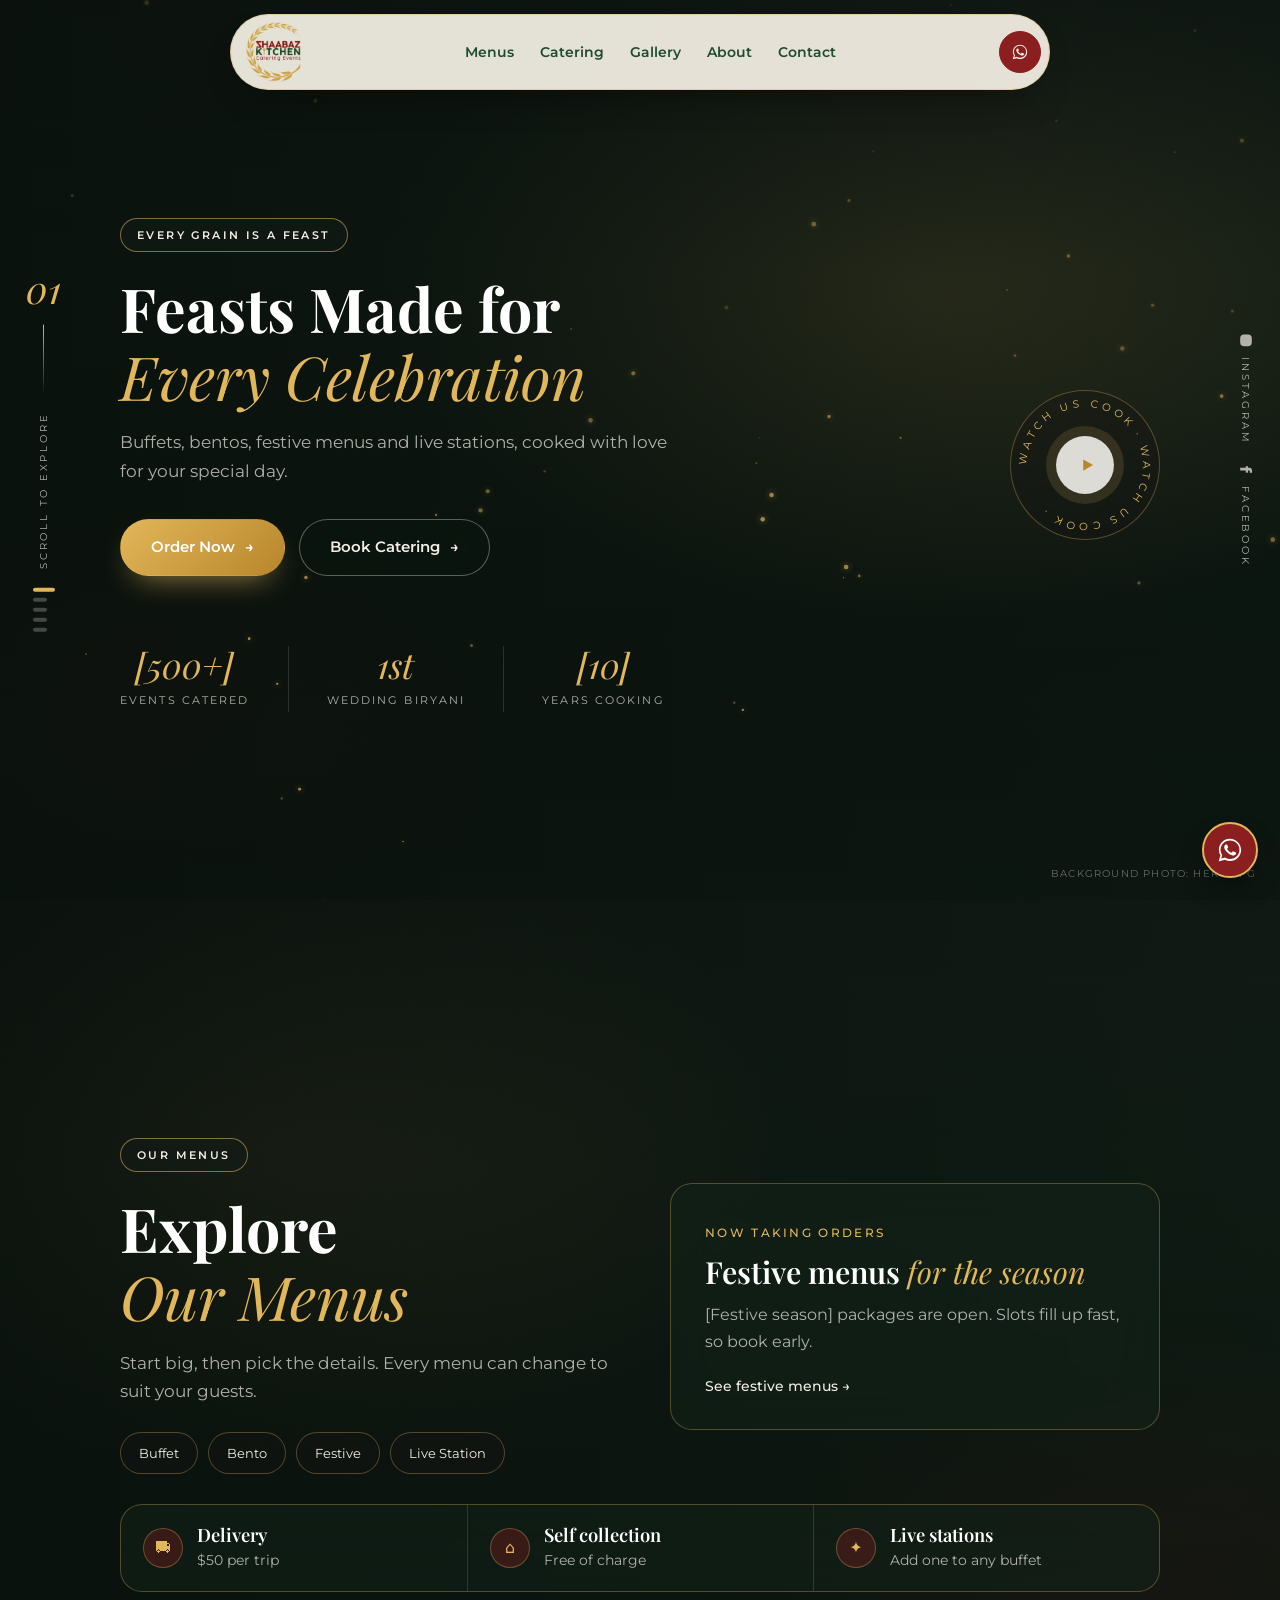
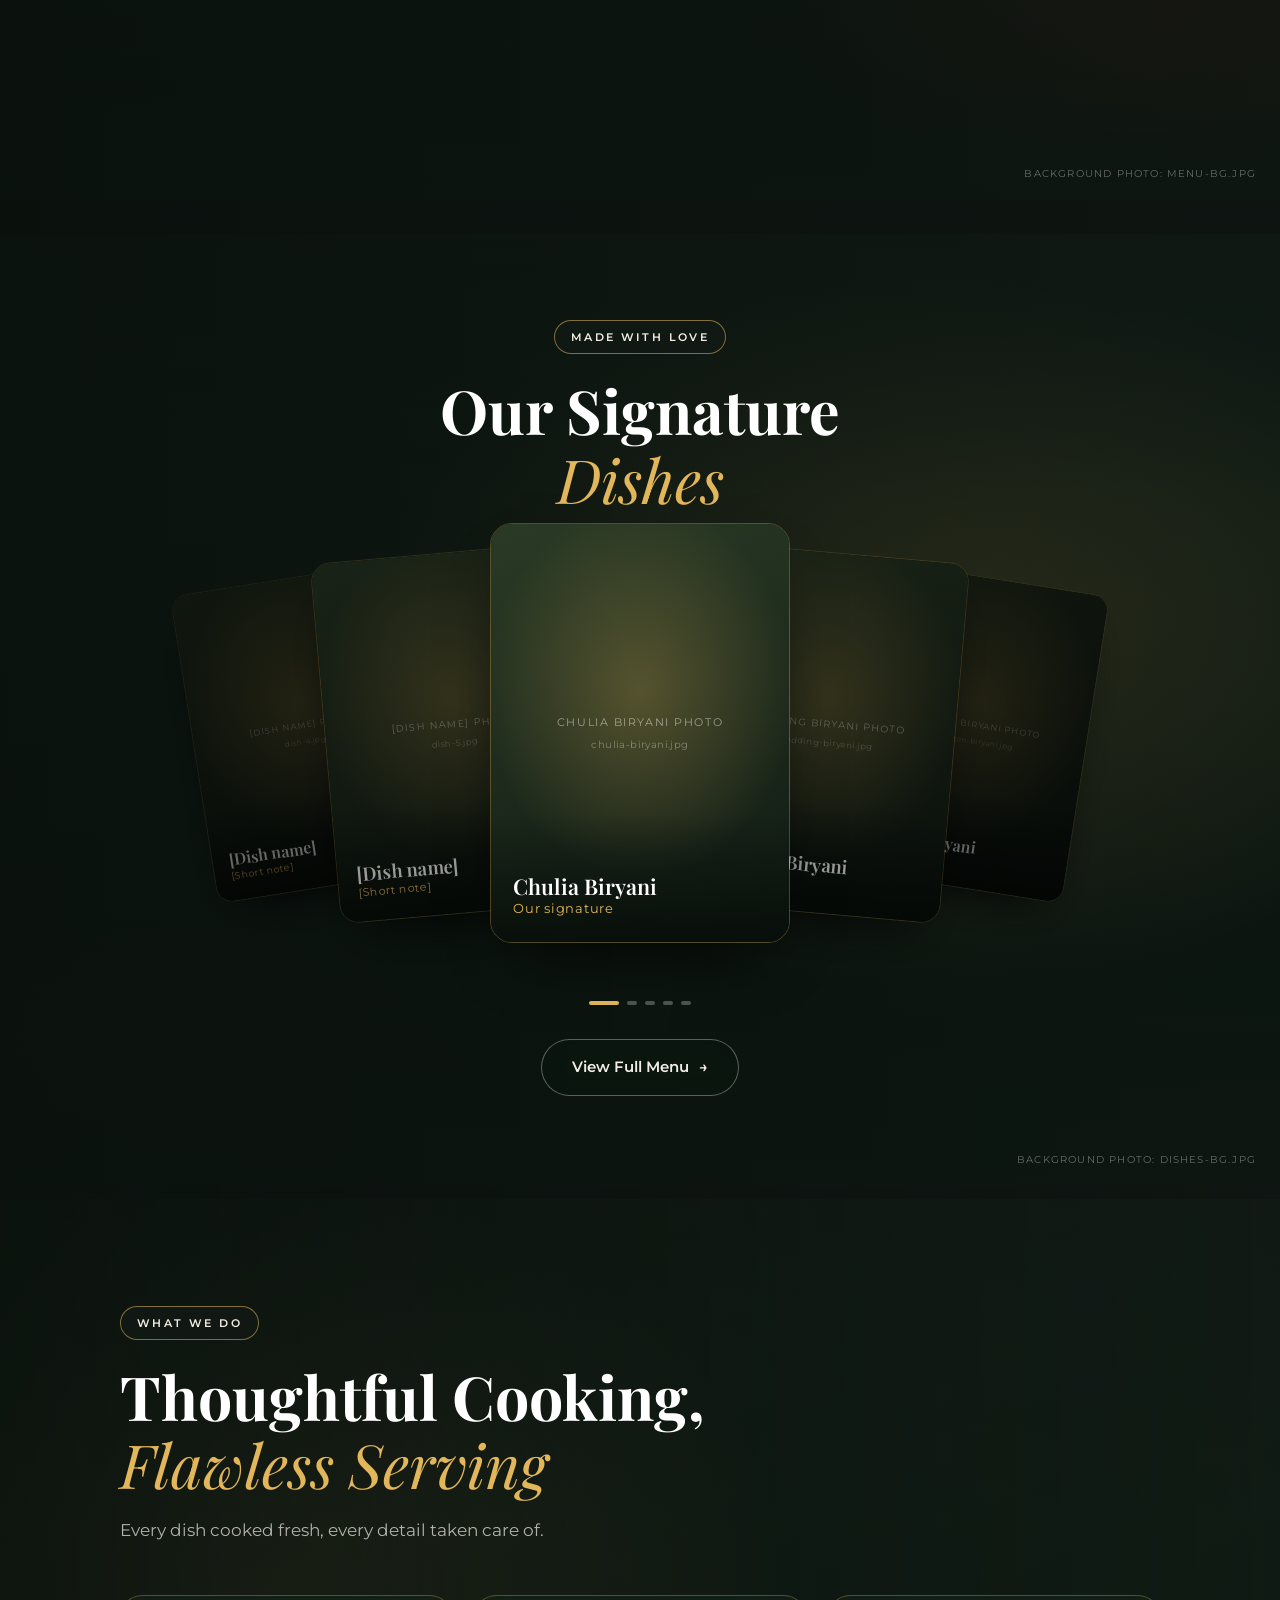
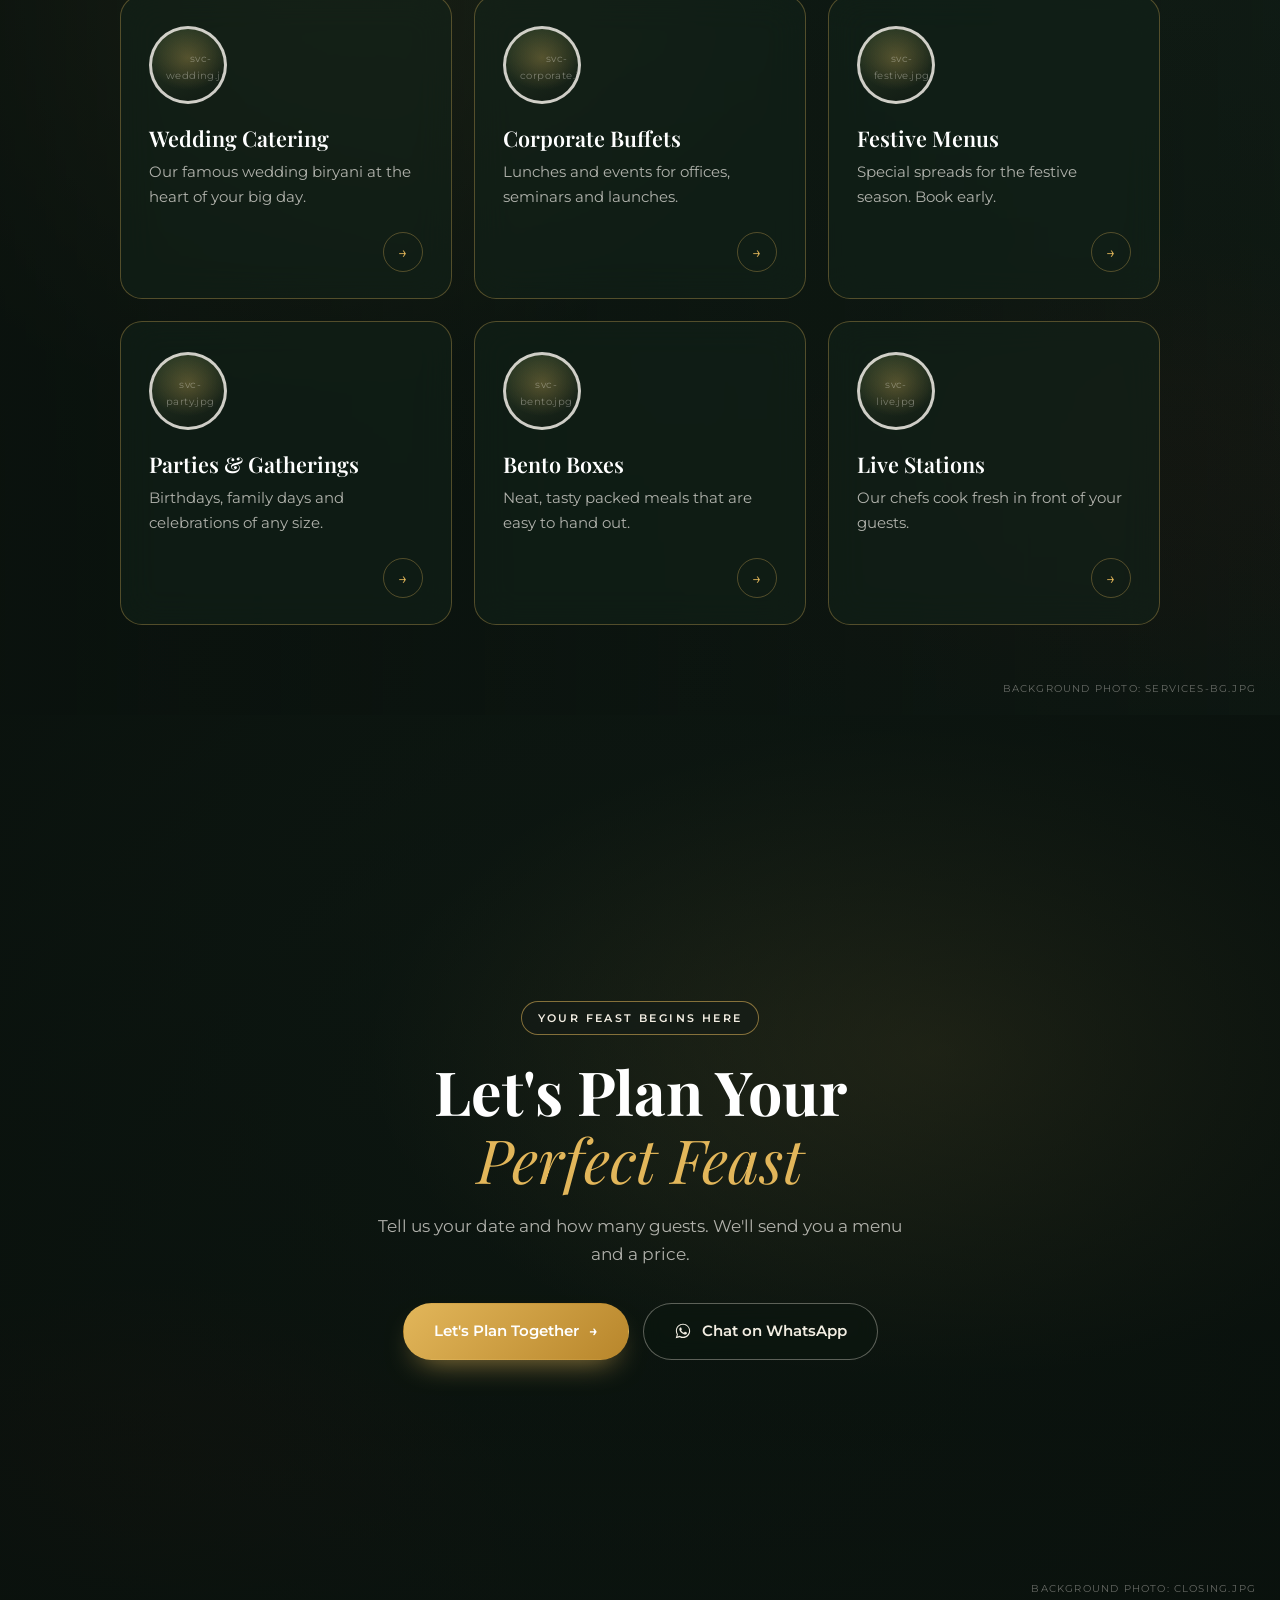
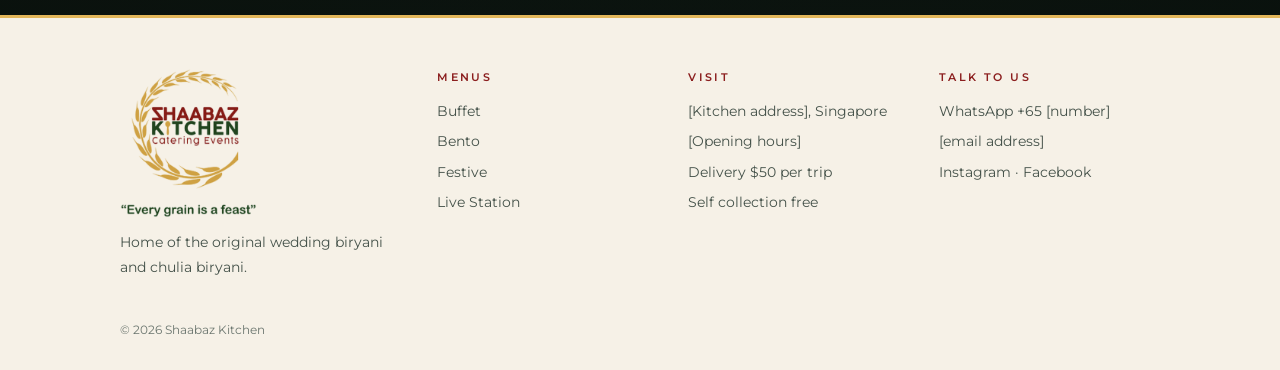
==== commit 4b6916d8: "Use Kamal's official logo and colours, and swap the ripple for biryani steam - Add images/logo.png a" ====
--- a/index.html
+++ b/index.html
@@ -12,8 +12,8 @@
 <meta property="og:description" content="Shaabaz Kitchen caters buffets, bentos, festive menus and live stations in Singapore. Home of the original wedding biryani and chulia biryani. Delivery $50 per trip, free self collection.">
 <meta property="og:url" content="https://shaabazkitchen.sg/">
 <meta property="og:image" content="https://shaabazkitchen.sg/images/og-image.png">
-<meta name="theme-color" content="#141414">
-<link rel="icon" href="images/favicon.svg" type="image/svg+xml">
+<meta name="theme-color" content="#0f1a14">
+<link rel="icon" href="images/favicon.png" type="image/png">
 <link rel="preconnect" href="https://fonts.googleapis.com">
 <link rel="preconnect" href="https://fonts.gstatic.com" crossorigin>
 <link href="https://fonts.googleapis.com/css2?family=Montserrat:wght@400;500;600&family=Playfair+Display:ital,wght@0,600;0,700;1,400&display=swap" rel="stylesheet">
@@ -40,11 +40,11 @@
 </script>
 </head>
 <body>
-<div class="loader" aria-hidden="true"><div class="loader-inner"><svg viewBox="0 0 40 40" aria-hidden="true"><g fill="none" stroke="#e8ba8c" stroke-width="1.8" stroke-linecap="round" stroke-linejoin="round"><path d="M14 11c-1.6-1.8 1.6-3.2 0-5"/><path d="M20 10c-1.6-1.8 1.6-3.2 0-5"/><path d="M26 11c-1.6-1.8 1.6-3.2 0-5"/><path d="M8 18h24"/><path d="M10 18c0 8 4 14 10 14s10-6 10-14"/><path d="M15 15.5h10"/><path d="M6 21h3M31 21h3"/></g></svg><span>Shaabaz <em>Kitchen</em></span></div></div>
+<div class="loader" aria-hidden="true"><div class="loader-inner"><img src="images/logo-full.png" alt="" width="240" height="262"></div></div>
 
 <div class="nav-wrap">
   <nav class="nav" aria-label="Main">
-    <a class="logo" href="index.html" aria-label="Shaabaz Kitchen home"><svg viewBox="0 0 40 40" aria-hidden="true"><g fill="none" stroke="#e8ba8c" stroke-width="1.8" stroke-linecap="round" stroke-linejoin="round"><path d="M14 11c-1.6-1.8 1.6-3.2 0-5"/><path d="M20 10c-1.6-1.8 1.6-3.2 0-5"/><path d="M26 11c-1.6-1.8 1.6-3.2 0-5"/><path d="M8 18h24"/><path d="M10 18c0 8 4 14 10 14s10-6 10-14"/><path d="M15 15.5h10"/><path d="M6 21h3M31 21h3"/></g></svg><span class="logo-text">Shaabaz <em>Kitchen</em></span></a>
+    <a class="logo" href="index.html"><img src="images/logo.png" alt="Shaabaz Kitchen, Catering Events" width="52" height="57"></a>
     <ul class="nav-links" id="nav-links"><li><a href="menus.html">Menus</a></li><li><a href="events.html">Catering</a></li><li><a href="gallery.html">Gallery</a></li><li><a href="about.html">About</a></li><li><a href="contact.html">Contact</a></li></ul>
     <div class="nav-end">
       <a class="round-btn" href="https://wa.me/6500000000" target="_blank" rel="noopener" aria-label="WhatsApp us"><svg viewBox="0 0 32 32" aria-hidden="true"><path d="M16 3C9 3 3.3 8.6 3.3 15.6c0 2.3.6 4.5 1.8 6.4L3 29l7.2-1.9c1.8 1 3.8 1.5 5.8 1.5 7 0 12.7-5.6 12.7-12.6S23 3 16 3zm0 23.2c-1.9 0-3.7-.5-5.3-1.4l-.4-.2-4.3 1.1 1.1-4.1-.3-.4c-1-1.6-1.6-3.5-1.6-5.5C5.2 9.8 10 5.1 16 5.1s10.8 4.7 10.8 10.5S21.9 26.2 16 26.2zm5.9-7.8c-.3-.2-1.9-.9-2.2-1-.3-.1-.5-.2-.7.2-.2.3-.8 1-1 1.2-.2.2-.4.2-.7.1-.3-.2-1.4-.5-2.6-1.6-1-.9-1.6-1.9-1.8-2.2-.2-.3 0-.5.1-.7l.5-.6c.2-.2.2-.3.3-.6.1-.2 0-.4 0-.6l-1-2.4c-.3-.6-.5-.5-.7-.5h-.6c-.2 0-.6.1-.9.4-.3.3-1.2 1.1-1.2 2.8s1.2 3.2 1.4 3.5c.2.2 2.4 3.6 5.8 5 .8.3 1.4.5 1.9.7.8.3 1.5.2 2.1.1.6-.1 1.9-.8 2.2-1.5.3-.7.3-1.4.2-1.5-.1-.2-.3-.3-.6-.4z"/></svg></a>
@@ -75,7 +75,7 @@
   <div class="steam" aria-hidden="true"><span></span><span></span><span></span><span></span></div>
   <div class="wrap hero-grid">
     <div class="hero-copy">
-      <span class="pill-label reveal">The original wedding biryani</span>
+      <span class="pill-label reveal">Every grain is a feast</span>
       <h1 class="title reveal d1">Feasts Made for<em>Every Celebration</em></h1>
       <p class="lead reveal d2">Buffets, bentos, festive menus and live stations, cooked with love for your special day.</p>
       <div class="btn-row reveal d3">
@@ -161,8 +161,8 @@
   <div class="wrap">
     <div class="footer-grid">
       <div>
-        <a class="logo" href="index.html"><svg viewBox="0 0 40 40" aria-hidden="true"><g fill="none" stroke="#e8ba8c" stroke-width="1.8" stroke-linecap="round" stroke-linejoin="round"><path d="M14 11c-1.6-1.8 1.6-3.2 0-5"/><path d="M20 10c-1.6-1.8 1.6-3.2 0-5"/><path d="M26 11c-1.6-1.8 1.6-3.2 0-5"/><path d="M8 18h24"/><path d="M10 18c0 8 4 14 10 14s10-6 10-14"/><path d="M15 15.5h10"/><path d="M6 21h3M31 21h3"/></g></svg><span class="logo-text">Shaabaz <em>Kitchen</em></span></a>
-        <p>Home of the original wedding biryani and chulia biryani. Catering across Singapore.</p>
+        <a class="logo logo-foot" href="index.html"><img src="images/logo-full.png" alt="Shaabaz Kitchen, Catering Events. Every grain is a feast." width="150" height="164"></a>
+        <p>Home of the original wedding biryani and chulia biryani.</p>
       </div>
       <div><h4>Menus</h4><ul><li><a href="menus.html#buffet">Buffet</a></li><li><a href="menus.html#bento">Bento</a></li><li><a href="menus.html#festive">Festive</a></li><li><a href="menus.html#live-station">Live Station</a></li></ul></div>
       <div><h4>Visit</h4><ul><li>[Kitchen address], Singapore</li><li>[Opening hours]</li><li>Delivery $50 per trip</li><li>Self collection free</li></ul></div>
--- a/css/style.css
+++ b/css/style.css
@@ -3,16 +3,20 @@
    Change colours here and the whole site follows.
    ========================================================== */
 :root {
-  --bg: #141414;
-  --bg-2: #1b1916;
-  --cream: #efece6;
+  --bg: #0f1a14;
+  --bg-2: #13221a;
+  --ivory: #f6f1e7;
+  --maroon: #8b1e1e;
+  --green: #1f4d2b;
+  --ink: #1d2a21;
+  --cream: #f3eee3;
   --muted: rgba(239, 236, 230, .72);
   --white: #ffffff;
-  --gold: #e8ba8c;
-  --gold-deep: #b87858;
-  --glass: rgba(20, 28, 24, .42);
-  --glass-strong: rgba(20, 28, 24, .7);
-  --line: rgba(232, 186, 140, .33);
+  --gold: #e2b65a;
+  --gold-deep: #b8862b;
+  --glass: rgba(18, 36, 26, .5);
+  --glass-strong: rgba(18, 36, 26, .75);
+  --line: rgba(226, 182, 90, .32);
   --line-soft: rgba(239, 236, 230, .14);
   --radius: 22px;
   --serif: "Playfair Display", Georgia, "Times New Roman", serif;
@@ -56,8 +60,8 @@
 .btn::after { content: "→"; transition: transform .25s; }
 .btn:hover { transform: translateY(-2px); }
 .btn:hover::after { transform: translateX(4px); }
-.btn-gold { background: linear-gradient(135deg, var(--gold), var(--gold-deep)); color: var(--white); box-shadow: 0 14px 30px -14px rgba(232, 186, 140, .7); }
-.btn-dark { background: rgba(20, 20, 20, .55); border-color: rgba(239, 236, 230, .35); color: var(--cream); backdrop-filter: blur(10px); }
+.btn-gold { background: linear-gradient(135deg, var(--gold), var(--gold-deep)); color: var(--white); box-shadow: 0 14px 30px -14px rgba(226, 182, 90, .7); }
+.btn-dark { background: rgba(12, 22, 16, .55); border-color: rgba(243, 238, 227, .35); color: var(--cream); backdrop-filter: blur(10px); }
 .btn-dark:hover { border-color: var(--gold); }
 .btn.no-arrow::after { display: none; }
 .btn svg { width: 18px; height: 18px; fill: currentColor; }
@@ -142,25 +146,25 @@
 .scene.auto { min-height: 0; }
 .scene-bg {
   position: absolute; inset: 0; z-index: -2; background-size: cover; background-position: center;
-  background-color: #1d1712;
+  background-color: #101c15;
   background-image:
-    radial-gradient(55% 45% at 70% 35%, rgba(232, 186, 140, .22), transparent 70%),
-    radial-gradient(40% 40% at 15% 85%, rgba(184, 120, 88, .18), transparent 70%),
-    linear-gradient(180deg, #221a13, #120f0c);
+    radial-gradient(55% 45% at 70% 35%, rgba(226, 182, 90, .22), transparent 70%),
+    radial-gradient(40% 40% at 15% 85%, rgba(139, 30, 30, .22), transparent 70%),
+    linear-gradient(180deg, #132119, #0b140f);
 }
 .scene-bg.alt {
   background-image:
-    radial-gradient(50% 45% at 25% 30%, rgba(232, 186, 140, .18), transparent 70%),
-    radial-gradient(45% 45% at 85% 80%, rgba(90, 110, 80, .2), transparent 70%),
-    linear-gradient(180deg, #171a15, #0f110e);
+    radial-gradient(50% 45% at 25% 30%, rgba(226, 182, 90, .18), transparent 70%),
+    radial-gradient(45% 45% at 85% 80%, rgba(139, 30, 30, .18), transparent 70%),
+    linear-gradient(180deg, #16251c, #0c150f);
 }
 .scene-bg video { position: absolute; inset: 0; width: 100%; height: 100%; object-fit: cover; }
 .scene::before {
   content: ""; position: absolute; inset: 0; z-index: -1;
-  background: linear-gradient(90deg, rgba(14, 12, 10, .82) 0%, rgba(14, 12, 10, .55) 55%, rgba(14, 12, 10, .35) 100%),
+  background: linear-gradient(90deg, rgba(9, 16, 12, .82) 0%, rgba(9, 16, 12, .55) 55%, rgba(9, 16, 12, .35) 100%),
               linear-gradient(180deg, rgba(20, 20, 20, .4) 0%, transparent 30%, transparent 70%, var(--bg) 100%);
 }
-.scene.centered::before { background: radial-gradient(circle at 50% 50%, rgba(14, 12, 10, .45), rgba(14, 12, 10, .85)), linear-gradient(180deg, transparent 75%, var(--bg)); }
+.scene.centered::before { background: radial-gradient(circle at 50% 50%, rgba(9, 16, 12, .45), rgba(9, 16, 12, .85)), linear-gradient(180deg, transparent 75%, var(--bg)); }
 .photo-tag {
   position: absolute; right: 24px; bottom: 18px; z-index: 1; font-size: .62rem; letter-spacing: .12em;
   color: rgba(239, 236, 230, .4); text-transform: uppercase;
@@ -198,7 +202,7 @@
 .badge svg.ring text { font-family: var(--sans); font-size: 10.5px; letter-spacing: 3.4px; fill: var(--gold); text-transform: uppercase; }
 .badge .play {
   width: 58px; height: 58px; border-radius: 50%; background: rgba(239, 236, 230, .92); display: grid; place-items: center;
-  box-shadow: 0 0 0 10px rgba(232, 186, 140, .15); transition: transform .3s;
+  box-shadow: 0 0 0 10px rgba(226, 182, 90, .15); transition: transform .3s;
 }
 .badge:hover .play { transform: scale(1.08); }
 .badge .play svg { width: 18px; height: 18px; fill: var(--gold-deep); margin-left: 3px; }
@@ -239,7 +243,7 @@
 .fan-card .ph { position: absolute; inset: 0; border-radius: 0; }
 .fan-card figcaption {
   position: absolute; inset: auto 0 0 0; padding: 60px 22px 22px;
-  background: linear-gradient(180deg, transparent, rgba(10, 8, 6, .88));
+  background: linear-gradient(180deg, transparent, rgba(7, 13, 9, .88));
 }
 .fan-card figcaption h3 { font-size: 1.35rem; }
 .fan-card figcaption p { font-size: .8rem; color: var(--gold); letter-spacing: .06em; }
@@ -275,11 +279,11 @@
 .ph {
   position: relative; background-size: cover; background-position: center; display: grid; place-items: center;
   text-align: center; color: rgba(239, 236, 230, .55); font-size: .7rem; letter-spacing: .14em; text-transform: uppercase;
-  background-color: #2a2018;
-  background-image: radial-gradient(70% 60% at 50% 40%, rgba(232, 186, 140, .28), transparent 75%), linear-gradient(160deg, #3a2a1e, #18130f);
+  background-color: #16261c;
+  background-image: radial-gradient(70% 60% at 50% 40%, rgba(226, 182, 90, .28), transparent 75%), linear-gradient(160deg, #2a3a25, #101a13);
   border-radius: var(--radius); overflow: hidden; padding: 14px;
 }
-.ph.alt { background-image: radial-gradient(70% 60% at 40% 40%, rgba(232, 186, 140, .2), transparent 75%), linear-gradient(160deg, #24291f, #121410); }
+.ph.alt { background-image: radial-gradient(70% 60% at 40% 40%, rgba(226, 182, 90, .2), transparent 75%), linear-gradient(160deg, #3a1e1c, #140f0e); }
 .ph span { display: grid; gap: 4px; }
 .ph span em { font-style: normal; font-size: .62rem; letter-spacing: .04em; text-transform: none; opacity: .7; }
 .ph.has-photo span { display: none; }
@@ -289,7 +293,7 @@
 .cat-tile { position: relative; display: block; aspect-ratio: 3/4; border-radius: var(--radius); overflow: hidden; text-decoration: none; border: 1px solid var(--line); }
 .cat-tile .ph { position: absolute; inset: 0; border-radius: 0; align-items: start; padding-top: 28px; transition: transform .6s; }
 .cat-tile:hover .ph { transform: scale(1.06); }
-.cat-label { position: absolute; inset: auto 0 0 0; padding: 60px 20px 20px; background: linear-gradient(180deg, transparent, rgba(10, 8, 6, .9)); }
+.cat-label { position: absolute; inset: auto 0 0 0; padding: 60px 20px 20px; background: linear-gradient(180deg, transparent, rgba(7, 13, 9, .9)); }
 .cat-label h3 { font-size: 1.7rem; }
 .cat-label p { font-size: .85rem; color: var(--muted); line-height: 1.4; }
 .cat-label span { display: inline-block; margin-top: 8px; font-size: .8rem; color: var(--gold); }
@@ -358,12 +362,12 @@
 
 /* ---------- Cursor ripple ---------- */
 .ripple-layer { position: fixed; inset: 0; pointer-events: none; z-index: 70; overflow: hidden; }
-.ripple { position: absolute; width: 18px; height: 18px; margin: -9px 0 0 -9px; border-radius: 50%; border: 1.5px solid rgba(232, 186, 140, .8); animation: ripple 1.2s ease-out forwards; }
+.ripple { position: absolute; width: 18px; height: 18px; margin: -9px 0 0 -9px; border-radius: 50%; border: 1.5px solid rgba(226, 182, 90, .8); animation: ripple 1.2s ease-out forwards; }
 .ripple.big { border-width: 2px; animation-duration: 1.5s; }
 @keyframes ripple { from { transform: scale(1); opacity: .9; } to { transform: scale(9); opacity: 0; } }
 .cursor-dot { position: fixed; width: 8px; height: 8px; margin: -4px 0 0 -4px; border-radius: 50%; background: var(--gold); pointer-events: none; z-index: 71; opacity: 0; transition: transform .15s, opacity .2s; }
 .cursor-dot.on { opacity: 1; }
-.cursor-dot.hover { transform: scale(4); background: rgba(232, 186, 140, .35); }
+.cursor-dot.hover { transform: scale(4); background: rgba(226, 182, 90, .35); }
 
 /* ---------- Scroll reveal ---------- */
 .reveal { opacity: 0; transform: translateY(36px); transition: opacity 1s ease, transform 1s ease; }
@@ -425,3 +429,42 @@
 .badge .play, .badge svg.ring { position: relative; z-index: 1; }
 .badge svg.ring { position: absolute; }
 @media (max-width: 900px) { .badge { justify-self: start; } }
+
+
+/* ==========================================================
+   Brand: Kamal's logo (gold wreath, maroon SHAABAZ, green KITCHEN).
+   The logo sits on ivory so its colours stay true.
+   ========================================================== */
+.nav { background: rgba(246, 241, 231, .93); border-color: rgba(226, 182, 90, .5); padding: 6px 8px 6px 14px; }
+.logo img { height: 62px; width: auto; }
+.nav-links a { color: var(--green); font-weight: 600; }
+.nav-links a:hover, .nav-links a[aria-current="page"] { color: var(--maroon); }
+.nav-links a[aria-current="page"]::after { content: ""; position: absolute; left: 0; right: 0; bottom: 0; height: 2px; border-radius: 2px; background: var(--gold); }
+.nav .round-btn { background: var(--maroon); border-color: var(--maroon); color: var(--ivory); }
+.nav .menu-toggle { background: transparent; border-color: rgba(31, 77, 43, .35); }
+.nav .menu-toggle span { background: var(--green); }
+@media (max-width: 860px) {
+  .nav-links { background: rgba(246, 241, 231, .98); border-color: rgba(226, 182, 90, .5); }
+  .nav-links a { border-bottom-color: rgba(31, 77, 43, .12); }
+  .logo img { height: 46px; }
+}
+.loader { background: var(--ivory); }
+.loader-inner img { width: 220px; height: auto; }
+.pill-label { border-color: rgba(226, 182, 90, .55); }
+.tag, .chip[aria-selected="true"] { border-color: var(--gold); }
+.chip:hover, .chip[aria-selected="true"] { background: linear-gradient(135deg, var(--maroon), #6a1414); border-color: var(--gold); }
+.wa-float { background: var(--maroon); border: 2px solid var(--gold); }
+.svc:hover .arrow { background: var(--maroon); color: var(--ivory); border-color: var(--maroon); }
+.progress { background: linear-gradient(90deg, var(--maroon), var(--gold)); height: 3px; }
+.facts i { color: var(--gold); border-color: var(--line); background: rgba(139, 30, 30, .35); }
+
+/* Ivory footer closes every page with the full logo */
+.site-footer { background: var(--ivory); color: var(--ink); border-top: 3px solid var(--gold); }
+.site-footer .logo-foot img { height: 150px; width: auto; }
+.site-footer h4 { color: var(--maroon); }
+.site-footer ul, .site-footer p { color: #45524a; }
+.site-footer a:hover { color: var(--maroon); }
+.footer-bottom { color: #6b766f; }
+
+/* Hot biryani steam that follows the mouse */
+.steam-cursor { position: fixed; inset: 0; width: 100%; height: 100%; pointer-events: none; z-index: 70; }
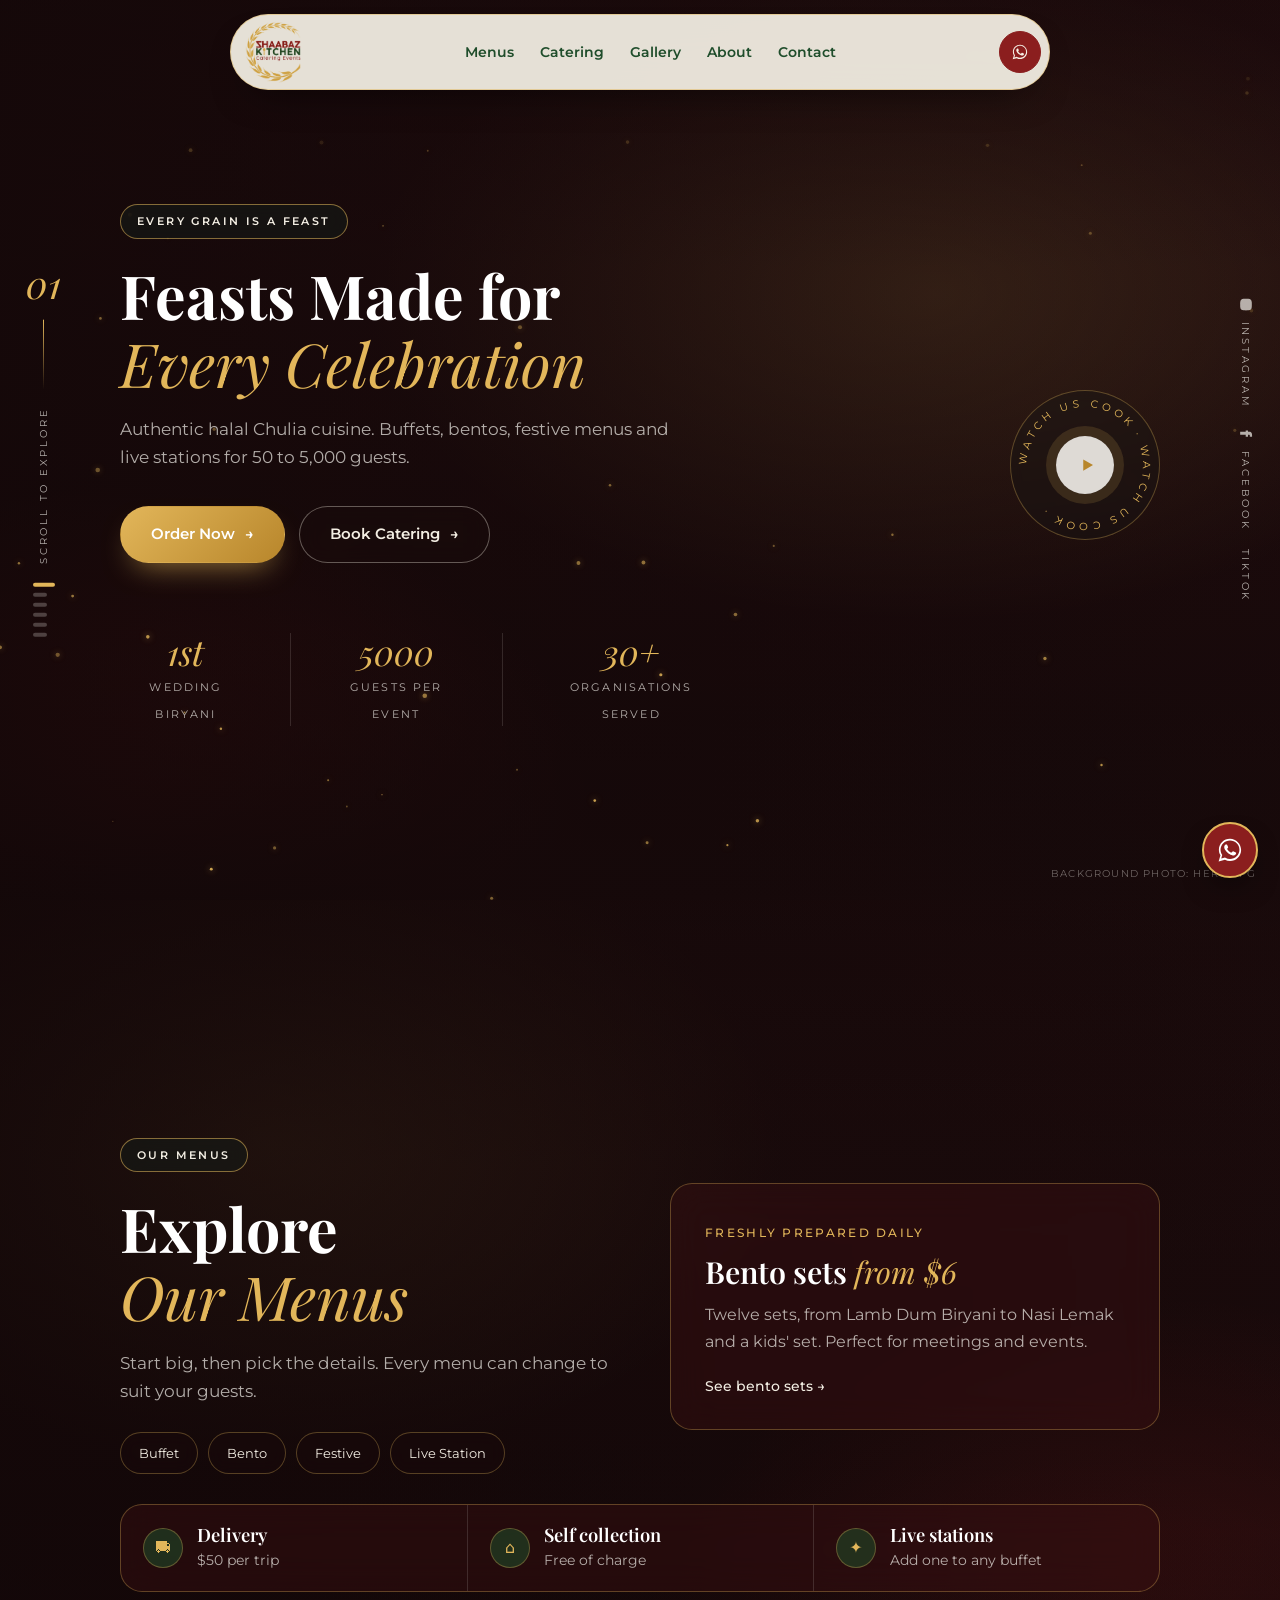
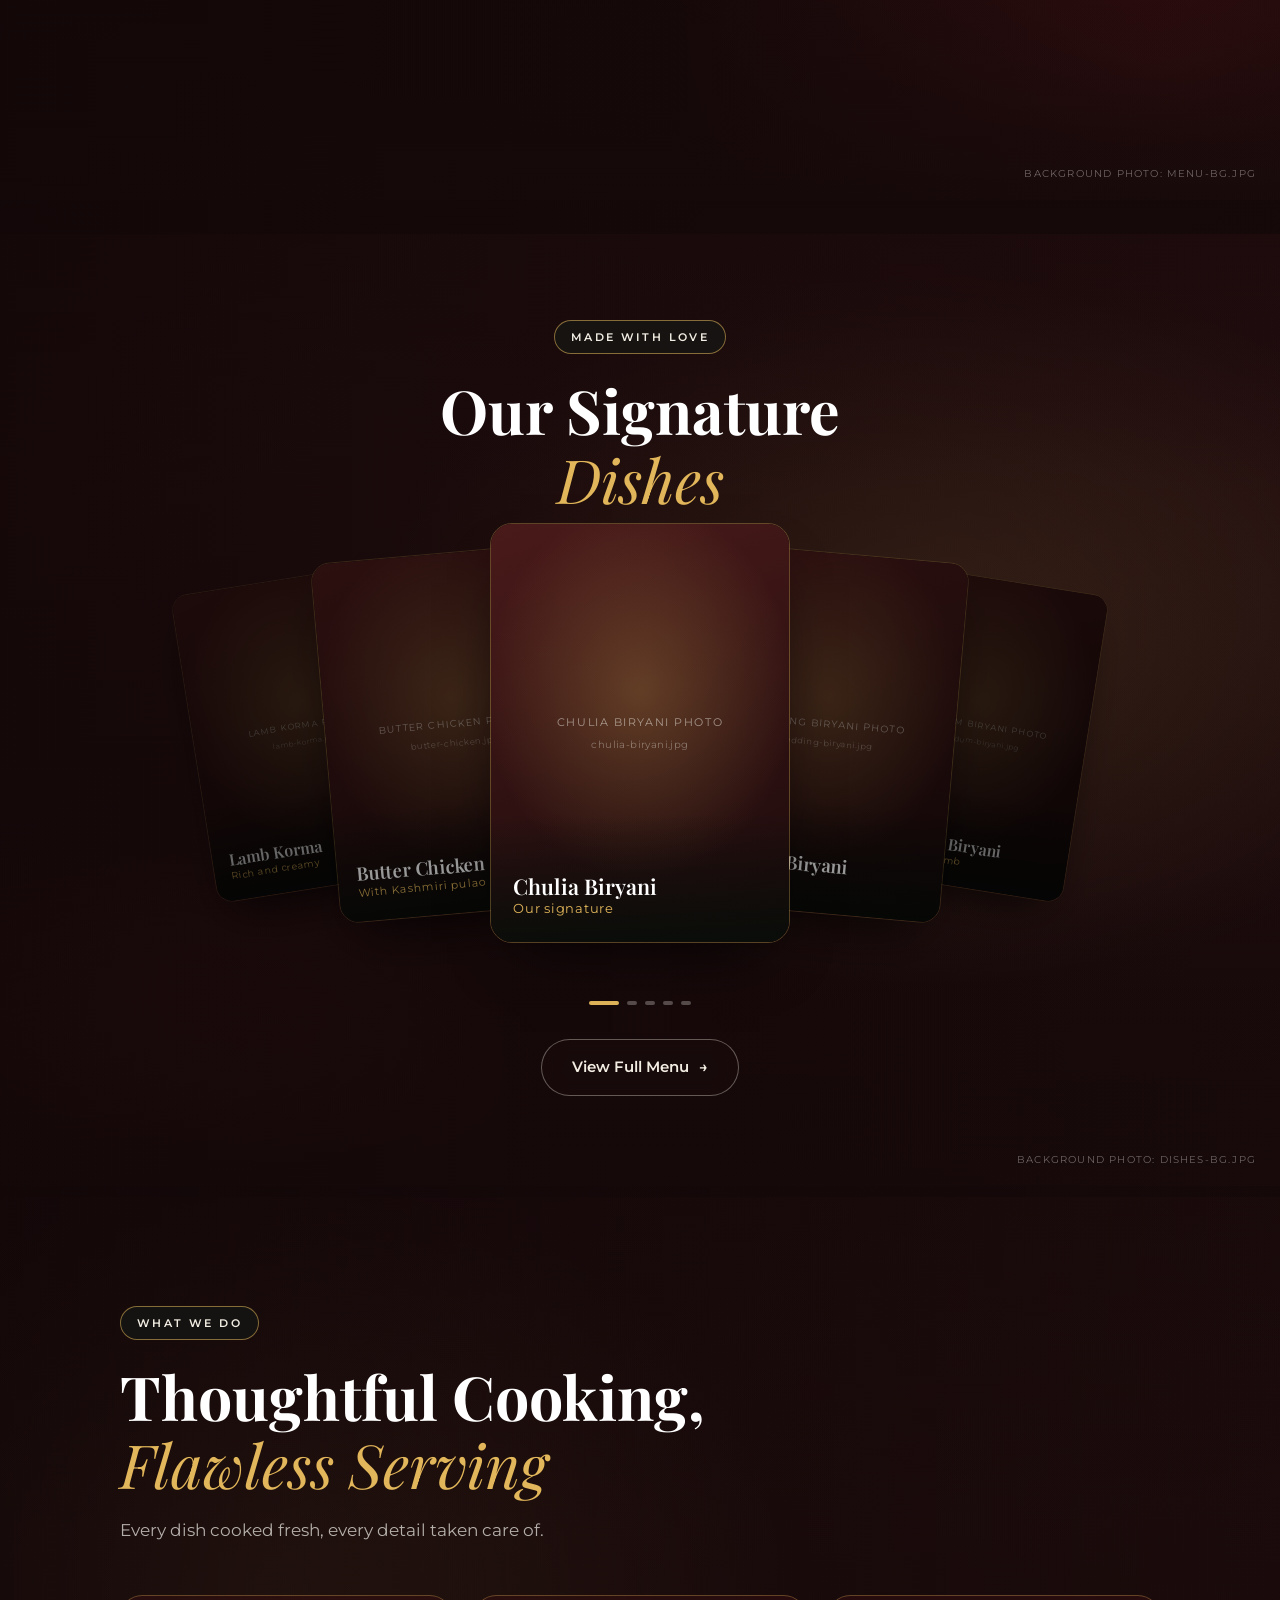
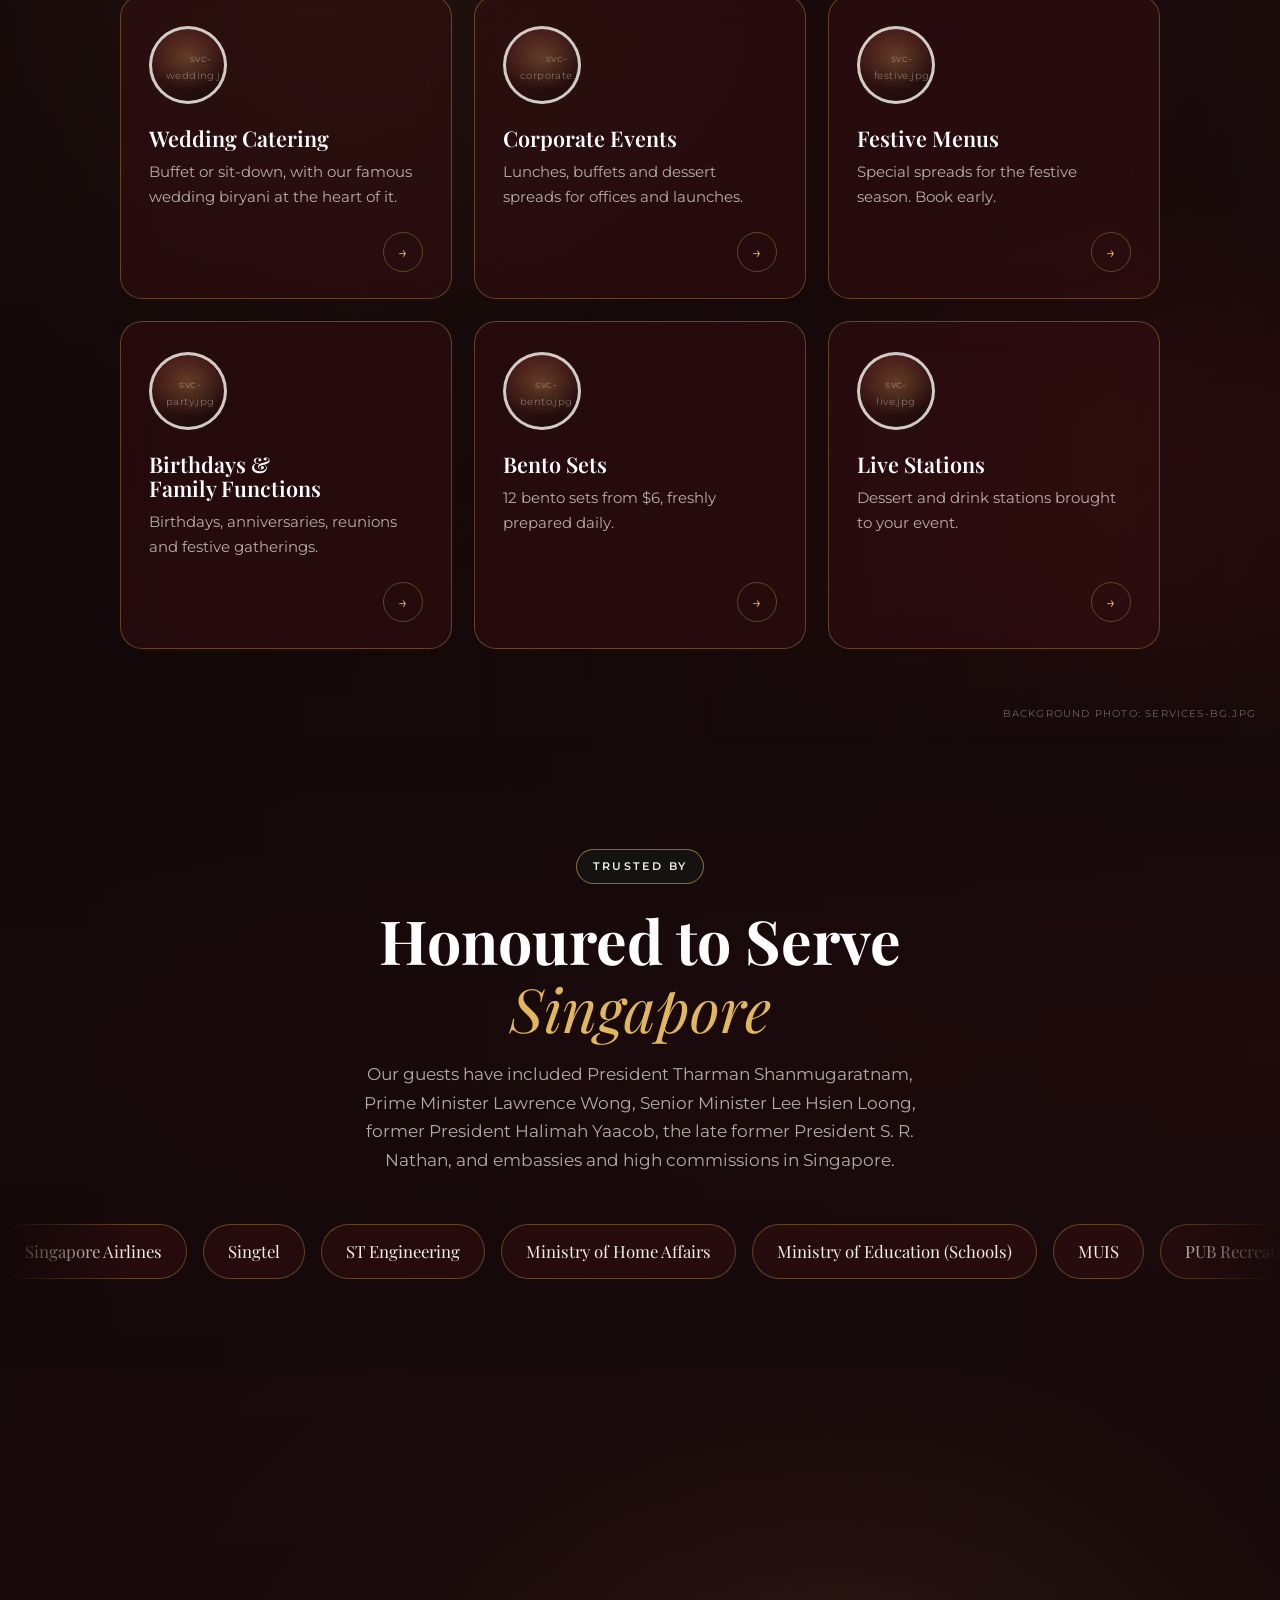
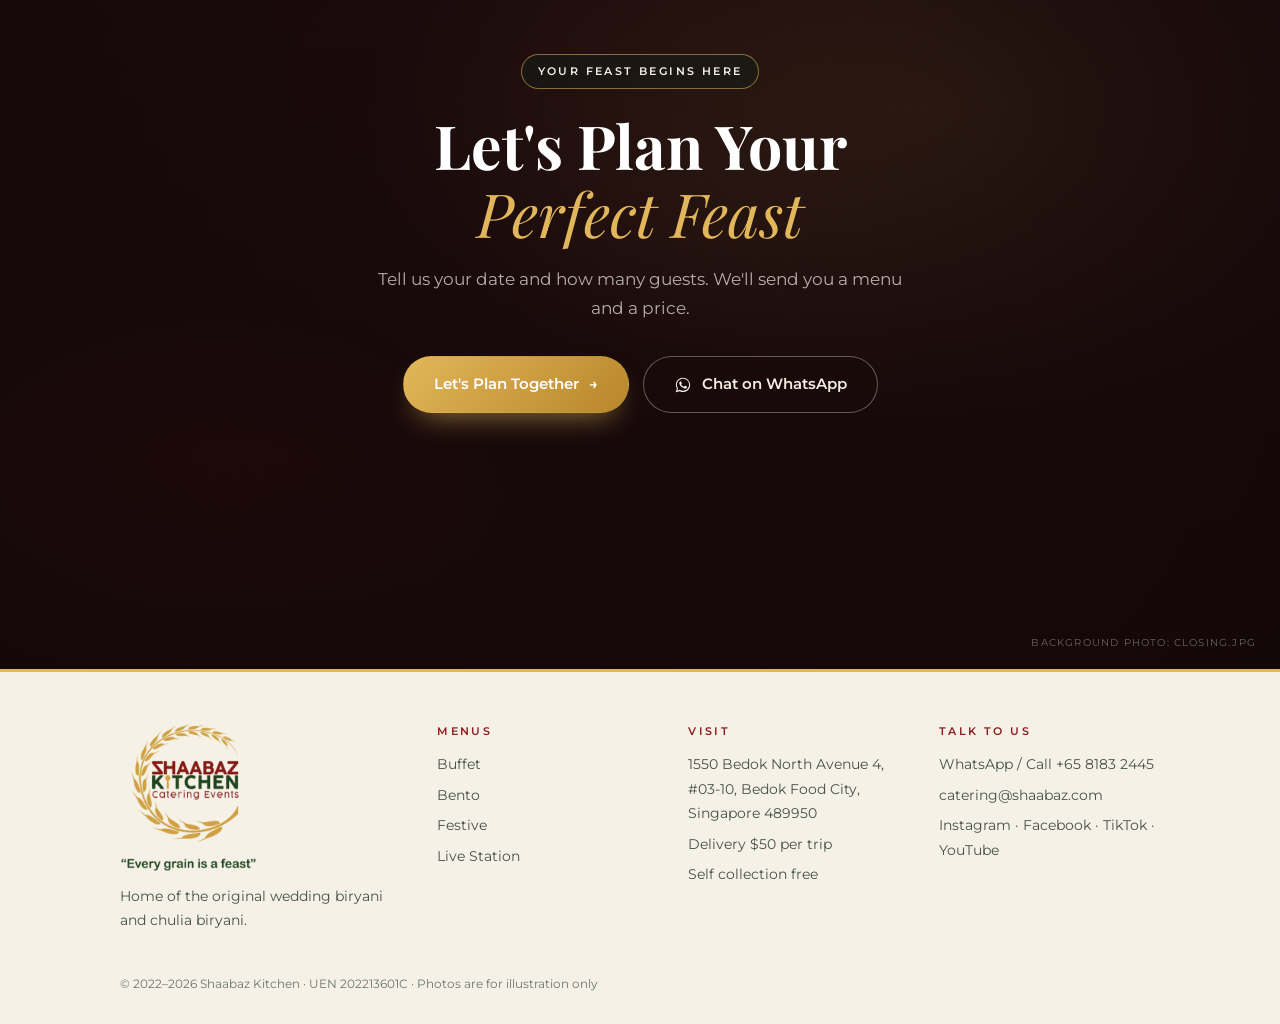
==== commit 81691855: "Fill in real details from the current shaabazkitchen.sg site - Phone/WhatsApp +65 8183 2445, caterin" ====
--- a/index.html
+++ b/index.html
@@ -3,12 +3,12 @@
 <head>
 <meta charset="utf-8">
 <meta name="viewport" content="width=device-width, initial-scale=1, viewport-fit=cover">
-<title>Shaabaz Kitchen | Buffet, Bento & Biryani Catering Singapore</title>
+<title>Shaabaz Kitchen | Authentic Halal Chulia Cuisine & Catering Singapore</title>
 <meta name="description" content="Shaabaz Kitchen caters buffets, bentos, festive menus and live stations in Singapore. Home of the original wedding biryani and chulia biryani. Delivery $50 per trip, free self collection.">
 <link rel="canonical" href="https://shaabazkitchen.sg/">
 <meta property="og:type" content="website">
 <meta property="og:site_name" content="Shaabaz Kitchen">
-<meta property="og:title" content="Shaabaz Kitchen | Buffet, Bento & Biryani Catering Singapore">
+<meta property="og:title" content="Shaabaz Kitchen | Authentic Halal Chulia Cuisine & Catering Singapore">
 <meta property="og:description" content="Shaabaz Kitchen caters buffets, bentos, festive menus and live stations in Singapore. Home of the original wedding biryani and chulia biryani. Delivery $50 per trip, free self collection.">
 <meta property="og:url" content="https://shaabazkitchen.sg/">
 <meta property="og:image" content="https://shaabazkitchen.sg/images/og-image.png">
@@ -47,7 +47,7 @@
     <a class="logo" href="index.html"><img src="images/logo.png" alt="Shaabaz Kitchen, Catering Events" width="52" height="57"></a>
     <ul class="nav-links" id="nav-links"><li><a href="menus.html">Menus</a></li><li><a href="events.html">Catering</a></li><li><a href="gallery.html">Gallery</a></li><li><a href="about.html">About</a></li><li><a href="contact.html">Contact</a></li></ul>
     <div class="nav-end">
-      <a class="round-btn" href="https://wa.me/6500000000" target="_blank" rel="noopener" aria-label="WhatsApp us"><svg viewBox="0 0 32 32" aria-hidden="true"><path d="M16 3C9 3 3.3 8.6 3.3 15.6c0 2.3.6 4.5 1.8 6.4L3 29l7.2-1.9c1.8 1 3.8 1.5 5.8 1.5 7 0 12.7-5.6 12.7-12.6S23 3 16 3zm0 23.2c-1.9 0-3.7-.5-5.3-1.4l-.4-.2-4.3 1.1 1.1-4.1-.3-.4c-1-1.6-1.6-3.5-1.6-5.5C5.2 9.8 10 5.1 16 5.1s10.8 4.7 10.8 10.5S21.9 26.2 16 26.2zm5.9-7.8c-.3-.2-1.9-.9-2.2-1-.3-.1-.5-.2-.7.2-.2.3-.8 1-1 1.2-.2.2-.4.2-.7.1-.3-.2-1.4-.5-2.6-1.6-1-.9-1.6-1.9-1.8-2.2-.2-.3 0-.5.1-.7l.5-.6c.2-.2.2-.3.3-.6.1-.2 0-.4 0-.6l-1-2.4c-.3-.6-.5-.5-.7-.5h-.6c-.2 0-.6.1-.9.4-.3.3-1.2 1.1-1.2 2.8s1.2 3.2 1.4 3.5c.2.2 2.4 3.6 5.8 5 .8.3 1.4.5 1.9.7.8.3 1.5.2 2.1.1.6-.1 1.9-.8 2.2-1.5.3-.7.3-1.4.2-1.5-.1-.2-.3-.3-.6-.4z"/></svg></a>
+      <a class="round-btn" href="https://wa.me/6581832445" target="_blank" rel="noopener" aria-label="WhatsApp us"><svg viewBox="0 0 32 32" aria-hidden="true"><path d="M16 3C9 3 3.3 8.6 3.3 15.6c0 2.3.6 4.5 1.8 6.4L3 29l7.2-1.9c1.8 1 3.8 1.5 5.8 1.5 7 0 12.7-5.6 12.7-12.6S23 3 16 3zm0 23.2c-1.9 0-3.7-.5-5.3-1.4l-.4-.2-4.3 1.1 1.1-4.1-.3-.4c-1-1.6-1.6-3.5-1.6-5.5C5.2 9.8 10 5.1 16 5.1s10.8 4.7 10.8 10.5S21.9 26.2 16 26.2zm5.9-7.8c-.3-.2-1.9-.9-2.2-1-.3-.1-.5-.2-.7.2-.2.3-.8 1-1 1.2-.2.2-.4.2-.7.1-.3-.2-1.4-.5-2.6-1.6-1-.9-1.6-1.9-1.8-2.2-.2-.3 0-.5.1-.7l.5-.6c.2-.2.2-.3.3-.6.1-.2 0-.4 0-.6l-1-2.4c-.3-.6-.5-.5-.7-.5h-.6c-.2 0-.6.1-.9.4-.3.3-1.2 1.1-1.2 2.8s1.2 3.2 1.4 3.5c.2.2 2.4 3.6 5.8 5 .8.3 1.4.5 1.9.7.8.3 1.5.2 2.1.1.6-.1 1.9-.8 2.2-1.5.3-.7.3-1.4.2-1.5-.1-.2-.3-.3-.6-.4z"/></svg></a>
       <button class="round-btn menu-toggle" aria-label="Open menu" aria-expanded="false" aria-controls="nav-links"><span></span><span></span><span></span></button>
     </div>
   </nav>
@@ -57,11 +57,12 @@
   <span class="rail-num" id="rail-num">01</span>
   <span class="rail-line"></span>
   <span class="vertical">Scroll to explore</span>
-  <span class="rail-dots" id="rail-dots"><i></i><i></i><i></i><i></i><i></i></span>
+  <span class="rail-dots" id="rail-dots"><i></i><i></i><i></i><i></i><i></i><i></i></span>
 </div>
 <div class="rail rail-right">
-  <a href="#" target="_blank" rel="noopener"><svg viewBox="0 0 24 24" aria-hidden="true"><path d="M12 7a5 5 0 1 0 0 10 5 5 0 0 0 0-10zm0 8.2a3.2 3.2 0 1 1 0-6.4 3.2 3.2 0 0 1 0 6.4zM17.3 5.5a1.2 1.2 0 1 0 0 2.4 1.2 1.2 0 0 0 0-2.4zM12 2c-2.7 0-3 0-4.1.1C4.3 2.3 2.3 4.3 2.1 7.9 2 9 2 9.3 2 12s0 3 .1 4.1c.2 3.6 2.2 5.6 5.8 5.8 1.1.1 1.4.1 4.1.1s3 0 4.1-.1c3.6-.2 5.6-2.2 5.8-5.8.1-1.1.1-1.4.1-4.1s0-3-.1-4.1c-.2-3.6-2.2-5.6-5.8-5.8C15 2 14.7 2 12 2z"/></svg>Instagram</a>
-  <a href="#" target="_blank" rel="noopener"><svg viewBox="0 0 24 24" aria-hidden="true"><path d="M14 8.5V6.6c0-.9.6-1.1 1-1.1h2.6V1.6L14 1.6c-4 0-4.9 3-4.9 4.9v2H6.8v4h2.3V22h4.9V12.5h3.3l.4-4H14z"/></svg>Facebook</a>
+  <a href="https://www.instagram.com/shaabazkitchen/" target="_blank" rel="noopener"><svg viewBox="0 0 24 24" aria-hidden="true"><path d="M12 7a5 5 0 1 0 0 10 5 5 0 0 0 0-10zm0 8.2a3.2 3.2 0 1 1 0-6.4 3.2 3.2 0 0 1 0 6.4zM17.3 5.5a1.2 1.2 0 1 0 0 2.4 1.2 1.2 0 0 0 0-2.4zM12 2c-2.7 0-3 0-4.1.1C4.3 2.3 2.3 4.3 2.1 7.9 2 9 2 9.3 2 12s0 3 .1 4.1c.2 3.6 2.2 5.6 5.8 5.8 1.1.1 1.4.1 4.1.1s3 0 4.1-.1c3.6-.2 5.6-2.2 5.8-5.8.1-1.1.1-1.4.1-4.1s0-3-.1-4.1c-.2-3.6-2.2-5.6-5.8-5.8C15 2 14.7 2 12 2z"/></svg>Instagram</a>
+  <a href="https://www.facebook.com/shaabazkitchen" target="_blank" rel="noopener"><svg viewBox="0 0 24 24" aria-hidden="true"><path d="M14 8.5V6.6c0-.9.6-1.1 1-1.1h2.6V1.6L14 1.6c-4 0-4.9 3-4.9 4.9v2H6.8v4h2.3V22h4.9V12.5h3.3l.4-4H14z"/></svg>Facebook</a>
+  <a href="https://www.tiktok.com/@shaabazkitchen/" target="_blank" rel="noopener">TikTok</a>
 </div>
 
 <main>
@@ -77,15 +78,15 @@
     <div class="hero-copy">
       <span class="pill-label reveal">Every grain is a feast</span>
       <h1 class="title reveal d1">Feasts Made for<em>Every Celebration</em></h1>
-      <p class="lead reveal d2">Buffets, bentos, festive menus and live stations, cooked with love for your special day.</p>
+      <p class="lead reveal d2">Authentic halal Chulia cuisine. Buffets, bentos, festive menus and live stations for 50 to 5,000 guests.</p>
       <div class="btn-row reveal d3">
         <a class="btn btn-gold magnetic" href="contact.html">Order Now</a>
         <a class="btn btn-dark magnetic" href="menus.html">Book Catering</a>
       </div>
       <div class="stats reveal d3">
-        <div class="stat"><b data-count="500" data-suffix="+">[500+]</b><span>Events catered</span></div>
         <div class="stat"><b>1st</b><span>Wedding biryani</span></div>
-        <div class="stat"><b data-count="10">[10]</b><span>Years cooking</span></div>
+        <div class="stat"><b data-count="5000" data-suffix="">5000</b><span>Guests per event</span></div>
+        <div class="stat"><b data-count="30" data-suffix="+">30+</b><span>Organisations served</span></div>
       </div>
     </div>
     <a class="badge reveal d2" href="gallery.html" aria-label="Watch us cook">
@@ -106,10 +107,10 @@
         <div class="chips reveal d3"><a class="chip" href="menus.html#buffet">Buffet</a><a class="chip" href="menus.html#bento">Bento</a><a class="chip" href="menus.html#festive">Festive</a><a class="chip" href="menus.html#live-station">Live Station</a></div>
       </div>
       <div class="next-card glass reveal d2 tilt">
-        <span class="caps gold">Now taking orders</span>
-        <h3>Festive menus <em>for the season</em></h3>
-        <p>[Festive season] packages are open. Slots fill up fast, so book early.</p>
-        <a class="text-link" href="menus.html#festive">See festive menus →</a>
+        <span class="caps gold">Freshly prepared daily</span>
+        <h3>Bento sets <em>from $6</em></h3>
+        <p>Twelve sets, from Lamb Dum Biryani to Nasi Lemak and a kids' set. Perfect for meetings and events.</p>
+        <a class="text-link" href="menus.html#bento">See bento sets →</a>
       </div>
     </div>
     <div class="facts glass reveal">
@@ -127,7 +128,7 @@
       <span class="pill-label reveal">Made with love</span>
       <h2 class="title reveal d1">Our Signature<em>Dishes</em></h2>
     </div>
-    <div class="fan reveal d2" data-fan><figure class="fan-card" data-pos="hide"><div class="ph " data-photo="images/photos/chulia-biryani.jpg" role="img" aria-label="Chulia Biryani photo"><span>Chulia Biryani photo<em>chulia-biryani.jpg</em></span></div><figcaption><h3>Chulia Biryani</h3><p>Our signature</p></figcaption></figure><figure class="fan-card" data-pos="hide"><div class="ph " data-photo="images/photos/wedding-biryani.jpg" role="img" aria-label="Wedding Biryani photo"><span>Wedding Biryani photo<em>wedding-biryani.jpg</em></span></div><figcaption><h3>Wedding Biryani</h3><p>The original</p></figcaption></figure><figure class="fan-card" data-pos="hide"><div class="ph " data-photo="images/photos/mutton-biryani.jpg" role="img" aria-label="Mutton Biryani photo"><span>Mutton Biryani photo<em>mutton-biryani.jpg</em></span></div><figcaption><h3>Mutton Biryani</h3><p>Slow cooked</p></figcaption></figure><figure class="fan-card" data-pos="hide"><div class="ph " data-photo="images/photos/dish-4.jpg" role="img" aria-label="[Dish name] photo"><span>[Dish name] photo<em>dish-4.jpg</em></span></div><figcaption><h3>[Dish name]</h3><p>[Short note]</p></figcaption></figure><figure class="fan-card" data-pos="hide"><div class="ph " data-photo="images/photos/dish-5.jpg" role="img" aria-label="[Dish name] photo"><span>[Dish name] photo<em>dish-5.jpg</em></span></div><figcaption><h3>[Dish name]</h3><p>[Short note]</p></figcaption></figure></div>
+    <div class="fan reveal d2" data-fan><figure class="fan-card" data-pos="hide"><div class="ph " data-photo="images/photos/chulia-biryani.jpg" role="img" aria-label="Chulia Biryani photo"><span>Chulia Biryani photo<em>chulia-biryani.jpg</em></span></div><figcaption><h3>Chulia Biryani</h3><p>Our signature</p></figcaption></figure><figure class="fan-card" data-pos="hide"><div class="ph " data-photo="images/photos/wedding-biryani.jpg" role="img" aria-label="Wedding Biryani photo"><span>Wedding Biryani photo<em>wedding-biryani.jpg</em></span></div><figcaption><h3>Wedding Biryani</h3><p>The original</p></figcaption></figure><figure class="fan-card" data-pos="hide"><div class="ph " data-photo="images/photos/lamb-dum-biryani.jpg" role="img" aria-label="Lamb Dum Biryani photo"><span>Lamb Dum Biryani photo<em>lamb-dum-biryani.jpg</em></span></div><figcaption><h3>Lamb Dum Biryani</h3><p>Slow-cooked lamb</p></figcaption></figure><figure class="fan-card" data-pos="hide"><div class="ph " data-photo="images/photos/lamb-korma.jpg" role="img" aria-label="Lamb Korma photo"><span>Lamb Korma photo<em>lamb-korma.jpg</em></span></div><figcaption><h3>Lamb Korma</h3><p>Rich and creamy</p></figcaption></figure><figure class="fan-card" data-pos="hide"><div class="ph " data-photo="images/photos/butter-chicken.jpg" role="img" aria-label="Butter Chicken photo"><span>Butter Chicken photo<em>butter-chicken.jpg</em></span></div><figcaption><h3>Butter Chicken</h3><p>With Kashmiri pulao</p></figcaption></figure></div>
     <div class="fan-dots" aria-label="Choose a dish"></div>
     <div class="btn-row center reveal" style="justify-content:center"><a class="btn btn-dark magnetic" href="menus.html">View Full Menu</a></div>
   </div>
@@ -139,8 +140,17 @@
     <span class="pill-label reveal">What we do</span>
     <h2 class="title reveal d1">Thoughtful Cooking,<em>Flawless Serving</em></h2>
     <p class="lead reveal d2">Every dish cooked fresh, every detail taken care of.</p>
-    <div class="cards-3"><a class="svc glass reveal tilt" href="menus.html#buffet"><div class="ph dot" data-photo="images/photos/svc-wedding.jpg" role="img" aria-label="Wedding Catering"><span>Wedding Catering<em>svc-wedding.jpg</em></span></div><h3>Wedding Catering</h3><p>Our famous wedding biryani at the heart of your big day.</p><span class="arrow">→</span></a><a class="svc glass reveal tilt d1" href="menus.html#buffet"><div class="ph dot" data-photo="images/photos/svc-corporate.jpg" role="img" aria-label="Corporate Buffets"><span>Corporate Buffets<em>svc-corporate.jpg</em></span></div><h3>Corporate Buffets</h3><p>Lunches and events for offices, seminars and launches.</p><span class="arrow">→</span></a><a class="svc glass reveal tilt d2" href="menus.html#festive"><div class="ph dot" data-photo="images/photos/svc-festive.jpg" role="img" aria-label="Festive Menus"><span>Festive Menus<em>svc-festive.jpg</em></span></div><h3>Festive Menus</h3><p>Special spreads for the festive season. Book early.</p><span class="arrow">→</span></a><a class="svc glass reveal tilt" href="menus.html#buffet"><div class="ph dot" data-photo="images/photos/svc-party.jpg" role="img" aria-label="Parties &amp; Gatherings"><span>Parties &amp; Gatherings<em>svc-party.jpg</em></span></div><h3>Parties &amp; Gatherings</h3><p>Birthdays, family days and celebrations of any size.</p><span class="arrow">→</span></a><a class="svc glass reveal tilt d1" href="menus.html#bento"><div class="ph dot" data-photo="images/photos/svc-bento.jpg" role="img" aria-label="Bento Boxes"><span>Bento Boxes<em>svc-bento.jpg</em></span></div><h3>Bento Boxes</h3><p>Neat, tasty packed meals that are easy to hand out.</p><span class="arrow">→</span></a><a class="svc glass reveal tilt d2" href="menus.html#live-station"><div class="ph dot" data-photo="images/photos/svc-live.jpg" role="img" aria-label="Live Stations"><span>Live Stations<em>svc-live.jpg</em></span></div><h3>Live Stations</h3><p>Our chefs cook fresh in front of your guests.</p><span class="arrow">→</span></a></div>
+    <div class="cards-3"><a class="svc glass reveal tilt" href="events.html"><div class="ph dot" data-photo="images/photos/svc-wedding.jpg" role="img" aria-label="Wedding Catering"><span>Wedding Catering<em>svc-wedding.jpg</em></span></div><h3>Wedding Catering</h3><p>Buffet or sit-down, with our famous wedding biryani at the heart of it.</p><span class="arrow">→</span></a><a class="svc glass reveal tilt d1" href="events.html"><div class="ph dot" data-photo="images/photos/svc-corporate.jpg" role="img" aria-label="Corporate Events"><span>Corporate Events<em>svc-corporate.jpg</em></span></div><h3>Corporate Events</h3><p>Lunches, buffets and dessert spreads for offices and launches.</p><span class="arrow">→</span></a><a class="svc glass reveal tilt d2" href="menus.html#festive"><div class="ph dot" data-photo="images/photos/svc-festive.jpg" role="img" aria-label="Festive Menus"><span>Festive Menus<em>svc-festive.jpg</em></span></div><h3>Festive Menus</h3><p>Special spreads for the festive season. Book early.</p><span class="arrow">→</span></a><a class="svc glass reveal tilt" href="events.html"><div class="ph dot" data-photo="images/photos/svc-party.jpg" role="img" aria-label="Birthdays &amp; Family Functions"><span>Birthdays &amp; Family Functions<em>svc-party.jpg</em></span></div><h3>Birthdays &amp; Family Functions</h3><p>Birthdays, anniversaries, reunions and festive gatherings.</p><span class="arrow">→</span></a><a class="svc glass reveal tilt d1" href="menus.html#bento"><div class="ph dot" data-photo="images/photos/svc-bento.jpg" role="img" aria-label="Bento Sets"><span>Bento Sets<em>svc-bento.jpg</em></span></div><h3>Bento Sets</h3><p>12 bento sets from $6, freshly prepared daily.</p><span class="arrow">→</span></a><a class="svc glass reveal tilt d2" href="menus.html#live-station"><div class="ph dot" data-photo="images/photos/svc-live.jpg" role="img" aria-label="Live Stations"><span>Live Stations<em>svc-live.jpg</em></span></div><h3>Live Stations</h3><p>Dessert and drink stations brought to your event.</p><span class="arrow">→</span></a></div>
   </div>
+</section>
+
+<section class="scene auto trusted" data-scene>
+  <div class="wrap center">
+    <span class="pill-label reveal">Trusted by</span>
+    <h2 class="title reveal d1">Honoured to Serve<em>Singapore</em></h2>
+    <p class="lead reveal d2">Our guests have included President Tharman Shanmugaratnam, Prime Minister Lawrence Wong, Senior Minister Lee Hsien Loong, former President Halimah Yaacob, the late former President S. R. Nathan, and embassies and high commissions in Singapore.</p>
+  </div>
+  <div class="marquee reveal d3" aria-label="Organisations we have served"><div class="marquee-track"><span>Singapore Airlines</span><span>Singtel</span><span>ST Engineering</span><span>Ministry of Home Affairs</span><span>Ministry of Education (Schools)</span><span>MUIS</span><span>PUB Recreational Club</span><span>Seatrium AdmiraSG</span><span>FSIM</span><span>Nagore Dargah Indian Muslim Heritage Centre</span><span>Hajjah Fatimah Mosque</span><span>Angullia Mosque</span><span>Muhajirin Mosque</span><span>Masjid Darul Makmur</span><span>Annalakshmi Store</span><span>As-Sufi Food Industries</span><span>SimplyIslam.SG</span><span>Wahab Textiles</span><span>Haniffa</span><span>Jamal Mohamed College Alumni Association</span><span>Singapore Airlines</span><span>Singtel</span><span>ST Engineering</span><span>Ministry of Home Affairs</span><span>Ministry of Education (Schools)</span><span>MUIS</span><span>PUB Recreational Club</span><span>Seatrium AdmiraSG</span><span>FSIM</span><span>Nagore Dargah Indian Muslim Heritage Centre</span><span>Hajjah Fatimah Mosque</span><span>Angullia Mosque</span><span>Muhajirin Mosque</span><span>Masjid Darul Makmur</span><span>Annalakshmi Store</span><span>As-Sufi Food Industries</span><span>SimplyIslam.SG</span><span>Wahab Textiles</span><span>Haniffa</span><span>Jamal Mohamed College Alumni Association</span></div></div>
 </section>
 
 <section class="scene centered" data-scene>
@@ -151,7 +161,7 @@
     <p class="lead reveal d2">Tell us your date and how many guests. We'll send you a menu and a price.</p>
     <div class="btn-row reveal d3">
       <a class="btn btn-gold magnetic" href="contact.html">Let's Plan Together</a>
-      <a class="btn btn-dark no-arrow magnetic" href="https://wa.me/6500000000" target="_blank" rel="noopener"><svg viewBox="0 0 32 32" aria-hidden="true"><path d="M16 3C9 3 3.3 8.6 3.3 15.6c0 2.3.6 4.5 1.8 6.4L3 29l7.2-1.9c1.8 1 3.8 1.5 5.8 1.5 7 0 12.7-5.6 12.7-12.6S23 3 16 3zm0 23.2c-1.9 0-3.7-.5-5.3-1.4l-.4-.2-4.3 1.1 1.1-4.1-.3-.4c-1-1.6-1.6-3.5-1.6-5.5C5.2 9.8 10 5.1 16 5.1s10.8 4.7 10.8 10.5S21.9 26.2 16 26.2zm5.9-7.8c-.3-.2-1.9-.9-2.2-1-.3-.1-.5-.2-.7.2-.2.3-.8 1-1 1.2-.2.2-.4.2-.7.1-.3-.2-1.4-.5-2.6-1.6-1-.9-1.6-1.9-1.8-2.2-.2-.3 0-.5.1-.7l.5-.6c.2-.2.2-.3.3-.6.1-.2 0-.4 0-.6l-1-2.4c-.3-.6-.5-.5-.7-.5h-.6c-.2 0-.6.1-.9.4-.3.3-1.2 1.1-1.2 2.8s1.2 3.2 1.4 3.5c.2.2 2.4 3.6 5.8 5 .8.3 1.4.5 1.9.7.8.3 1.5.2 2.1.1.6-.1 1.9-.8 2.2-1.5.3-.7.3-1.4.2-1.5-.1-.2-.3-.3-.6-.4z"/></svg> Chat on WhatsApp</a>
+      <a class="btn btn-dark no-arrow magnetic" href="https://wa.me/6581832445" target="_blank" rel="noopener"><svg viewBox="0 0 32 32" aria-hidden="true"><path d="M16 3C9 3 3.3 8.6 3.3 15.6c0 2.3.6 4.5 1.8 6.4L3 29l7.2-1.9c1.8 1 3.8 1.5 5.8 1.5 7 0 12.7-5.6 12.7-12.6S23 3 16 3zm0 23.2c-1.9 0-3.7-.5-5.3-1.4l-.4-.2-4.3 1.1 1.1-4.1-.3-.4c-1-1.6-1.6-3.5-1.6-5.5C5.2 9.8 10 5.1 16 5.1s10.8 4.7 10.8 10.5S21.9 26.2 16 26.2zm5.9-7.8c-.3-.2-1.9-.9-2.2-1-.3-.1-.5-.2-.7.2-.2.3-.8 1-1 1.2-.2.2-.4.2-.7.1-.3-.2-1.4-.5-2.6-1.6-1-.9-1.6-1.9-1.8-2.2-.2-.3 0-.5.1-.7l.5-.6c.2-.2.2-.3.3-.6.1-.2 0-.4 0-.6l-1-2.4c-.3-.6-.5-.5-.7-.5h-.6c-.2 0-.6.1-.9.4-.3.3-1.2 1.1-1.2 2.8s1.2 3.2 1.4 3.5c.2.2 2.4 3.6 5.8 5 .8.3 1.4.5 1.9.7.8.3 1.5.2 2.1.1.6-.1 1.9-.8 2.2-1.5.3-.7.3-1.4.2-1.5-.1-.2-.3-.3-.6-.4z"/></svg> Chat on WhatsApp</a>
     </div>
   </div>
 </section>
@@ -165,14 +175,14 @@
         <p>Home of the original wedding biryani and chulia biryani.</p>
       </div>
       <div><h4>Menus</h4><ul><li><a href="menus.html#buffet">Buffet</a></li><li><a href="menus.html#bento">Bento</a></li><li><a href="menus.html#festive">Festive</a></li><li><a href="menus.html#live-station">Live Station</a></li></ul></div>
-      <div><h4>Visit</h4><ul><li>[Kitchen address], Singapore</li><li>[Opening hours]</li><li>Delivery $50 per trip</li><li>Self collection free</li></ul></div>
-      <div><h4>Talk to us</h4><ul><li><a href="https://wa.me/6500000000" target="_blank" rel="noopener">WhatsApp +65 [number]</a></li><li><a href="mailto:hello@shaabazkitchen.sg">[email address]</a></li><li><a href="#">Instagram</a> · <a href="#">Facebook</a></li></ul></div>
+      <div><h4>Visit</h4><ul><li>1550 Bedok North Avenue 4, #03-10, Bedok Food City, Singapore 489950</li><li>Delivery $50 per trip</li><li>Self collection free</li></ul></div>
+      <div><h4>Talk to us</h4><ul><li><a href="https://wa.me/6581832445" target="_blank" rel="noopener">WhatsApp / Call +65 8183 2445</a></li><li><a href="mailto:catering@shaabaz.com">catering@shaabaz.com</a></li><li><a href="https://www.instagram.com/shaabazkitchen/" target="_blank" rel="noopener">Instagram</a> · <a href="https://www.facebook.com/shaabazkitchen" target="_blank" rel="noopener">Facebook</a> · <a href="https://www.tiktok.com/@shaabazkitchen/" target="_blank" rel="noopener">TikTok</a> · <a href="https://www.youtube.com/channel/UCfKB-fWQ19qCEXZHCc_s_dg" target="_blank" rel="noopener">YouTube</a></li></ul></div>
     </div>
-    <div class="footer-bottom">© <span id="year">2026</span> Shaabaz Kitchen</div>
+    <div class="footer-bottom">© 2022–<span id="year">2026</span> Shaabaz Kitchen · UEN 202213601C · Photos are for illustration only</div>
   </div>
 </footer>
 
-<a class="wa-float" href="https://wa.me/6500000000?text=Hi%20Shaabaz%20Kitchen!%20I%27d%20like%20to%20enquire%20about%20catering." target="_blank" rel="noopener" aria-label="Chat with us on WhatsApp"><svg viewBox="0 0 32 32" aria-hidden="true"><path d="M16 3C9 3 3.3 8.6 3.3 15.6c0 2.3.6 4.5 1.8 6.4L3 29l7.2-1.9c1.8 1 3.8 1.5 5.8 1.5 7 0 12.7-5.6 12.7-12.6S23 3 16 3zm0 23.2c-1.9 0-3.7-.5-5.3-1.4l-.4-.2-4.3 1.1 1.1-4.1-.3-.4c-1-1.6-1.6-3.5-1.6-5.5C5.2 9.8 10 5.1 16 5.1s10.8 4.7 10.8 10.5S21.9 26.2 16 26.2zm5.9-7.8c-.3-.2-1.9-.9-2.2-1-.3-.1-.5-.2-.7.2-.2.3-.8 1-1 1.2-.2.2-.4.2-.7.1-.3-.2-1.4-.5-2.6-1.6-1-.9-1.6-1.9-1.8-2.2-.2-.3 0-.5.1-.7l.5-.6c.2-.2.2-.3.3-.6.1-.2 0-.4 0-.6l-1-2.4c-.3-.6-.5-.5-.7-.5h-.6c-.2 0-.6.1-.9.4-.3.3-1.2 1.1-1.2 2.8s1.2 3.2 1.4 3.5c.2.2 2.4 3.6 5.8 5 .8.3 1.4.5 1.9.7.8.3 1.5.2 2.1.1.6-.1 1.9-.8 2.2-1.5.3-.7.3-1.4.2-1.5-.1-.2-.3-.3-.6-.4z"/></svg></a>
+<a class="wa-float" href="https://wa.me/6581832445?text=Hi%20Shaabaz%20Kitchen!%20I%27d%20like%20to%20enquire%20about%20catering." target="_blank" rel="noopener" aria-label="Chat with us on WhatsApp"><svg viewBox="0 0 32 32" aria-hidden="true"><path d="M16 3C9 3 3.3 8.6 3.3 15.6c0 2.3.6 4.5 1.8 6.4L3 29l7.2-1.9c1.8 1 3.8 1.5 5.8 1.5 7 0 12.7-5.6 12.7-12.6S23 3 16 3zm0 23.2c-1.9 0-3.7-.5-5.3-1.4l-.4-.2-4.3 1.1 1.1-4.1-.3-.4c-1-1.6-1.6-3.5-1.6-5.5C5.2 9.8 10 5.1 16 5.1s10.8 4.7 10.8 10.5S21.9 26.2 16 26.2zm5.9-7.8c-.3-.2-1.9-.9-2.2-1-.3-.1-.5-.2-.7.2-.2.3-.8 1-1 1.2-.2.2-.4.2-.7.1-.3-.2-1.4-.5-2.6-1.6-1-.9-1.6-1.9-1.8-2.2-.2-.3 0-.5.1-.7l.5-.6c.2-.2.2-.3.3-.6.1-.2 0-.4 0-.6l-1-2.4c-.3-.6-.5-.5-.7-.5h-.6c-.2 0-.6.1-.9.4-.3.3-1.2 1.1-1.2 2.8s1.2 3.2 1.4 3.5c.2.2 2.4 3.6 5.8 5 .8.3 1.4.5 1.9.7.8.3 1.5.2 2.1.1.6-.1 1.9-.8 2.2-1.5.3-.7.3-1.4.2-1.5-.1-.2-.3-.3-.6-.4z"/></svg></a>
 <script src="js/main.js" defer></script>
 </body>
 </html>
--- a/css/style.css
+++ b/css/style.css
@@ -468,3 +468,53 @@
 
 /* Hot biryani steam that follows the mouse */
 .steam-cursor { position: fixed; inset: 0; width: 100%; height: 100%; pointer-events: none; z-index: 70; }
+
+
+/* ==========================================================
+   Maroon and gold theme (follows the maroon SHAABAZ and gold wreath).
+   Green stays only as a small accent.
+   ========================================================== */
+:root {
+  --bg: #1a0b0c;
+  --bg-2: #24100f;
+  --glass: rgba(58, 16, 18, .45);
+  --glass-strong: rgba(58, 16, 18, .75);
+}
+.scene-bg {
+  background-color: #1f0c0d;
+  background-image:
+    radial-gradient(55% 45% at 70% 35%, rgba(226, 182, 90, .2), transparent 70%),
+    radial-gradient(45% 45% at 15% 85%, rgba(139, 30, 30, .45), transparent 70%),
+    linear-gradient(180deg, #2b1012, #140809);
+}
+.scene-bg.alt {
+  background-image:
+    radial-gradient(50% 45% at 25% 30%, rgba(226, 182, 90, .16), transparent 70%),
+    radial-gradient(50% 50% at 85% 80%, rgba(139, 30, 30, .4), transparent 70%),
+    linear-gradient(180deg, #230e0f, #120708);
+}
+.scene::before {
+  background: linear-gradient(90deg, rgba(18, 7, 8, .8) 0%, rgba(18, 7, 8, .5) 55%, rgba(18, 7, 8, .3) 100%),
+              linear-gradient(180deg, rgba(18, 7, 8, .4) 0%, transparent 30%, transparent 70%, var(--bg) 100%);
+}
+.scene.centered::before { background: radial-gradient(circle at 50% 50%, rgba(18, 7, 8, .4), rgba(18, 7, 8, .85)), linear-gradient(180deg, transparent 75%, var(--bg)); }
+.ph { background-color: #2a1112; background-image: radial-gradient(70% 60% at 50% 40%, rgba(226, 182, 90, .26), transparent 75%), linear-gradient(160deg, #4a1a1a, #1a0a0b); }
+.ph.alt { background-image: radial-gradient(70% 60% at 40% 40%, rgba(226, 182, 90, .2), transparent 75%), linear-gradient(160deg, #3a1415, #150809); }
+.btn-dark { background: rgba(26, 11, 12, .55); }
+.chip { background: rgba(26, 11, 12, .45); }
+input, select, textarea { background: rgba(18, 7, 8, .5); }
+.facts i { background: rgba(31, 77, 43, .55); }
+.svc:hover .arrow { background: var(--gold); color: var(--bg); border-color: var(--gold); }
+
+/* Trusted-by marquee */
+.trusted { padding-block: 110px 90px; background: linear-gradient(180deg, var(--bg), #230d0e 50%, var(--bg)); }
+.marquee { margin-top: 50px; overflow: hidden; -webkit-mask-image: linear-gradient(90deg, transparent, #000 10%, #000 90%, transparent); mask-image: linear-gradient(90deg, transparent, #000 10%, #000 90%, transparent); }
+.marquee-track { display: flex; gap: 16px; width: max-content; animation: marquee 60s linear infinite; }
+.marquee:hover .marquee-track { animation-play-state: paused; }
+.marquee-track span {
+  white-space: nowrap; padding: 12px 24px; border-radius: 999px; border: 1px solid var(--line);
+  background: var(--glass); font-family: var(--serif); font-size: 1.05rem; color: var(--cream);
+}
+@keyframes marquee { to { transform: translateX(-50%); } }
+.price { font-size: 1.5rem; }
+.trusted { flex-direction: column; align-items: stretch; }
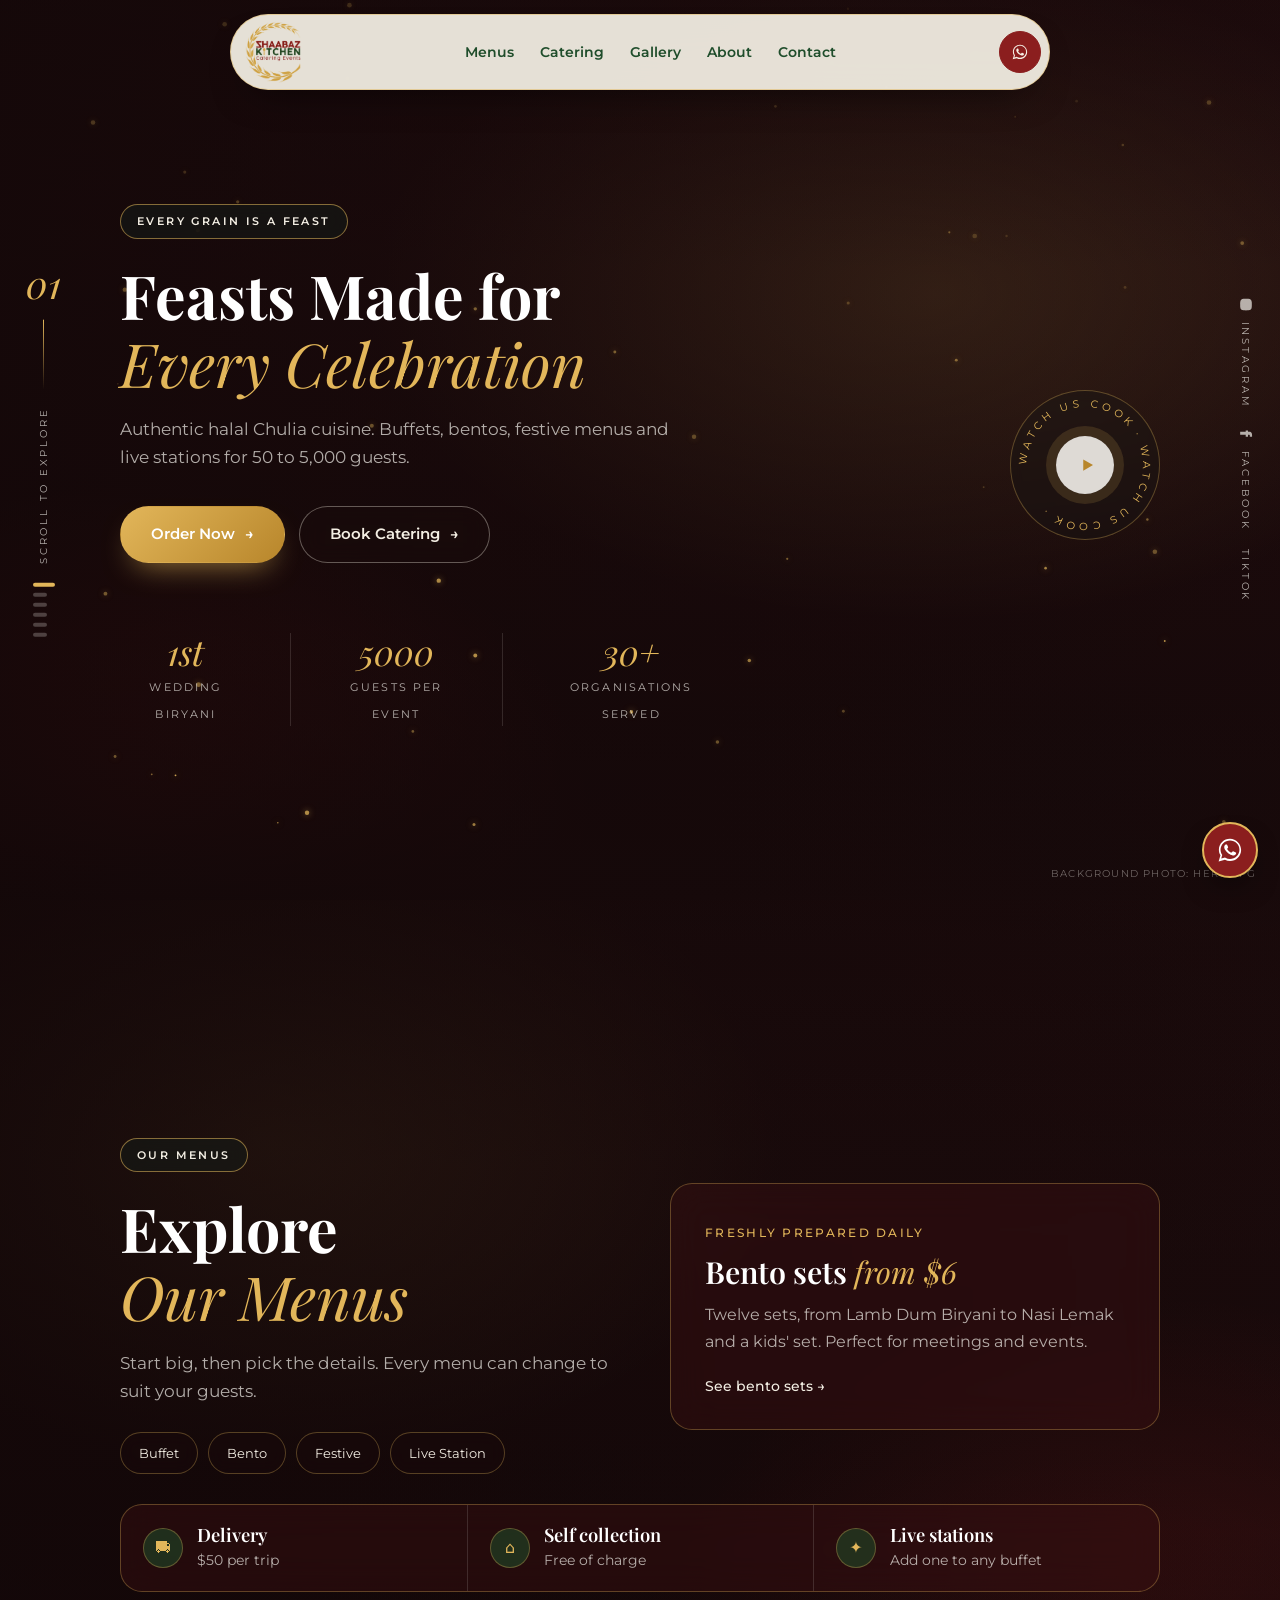
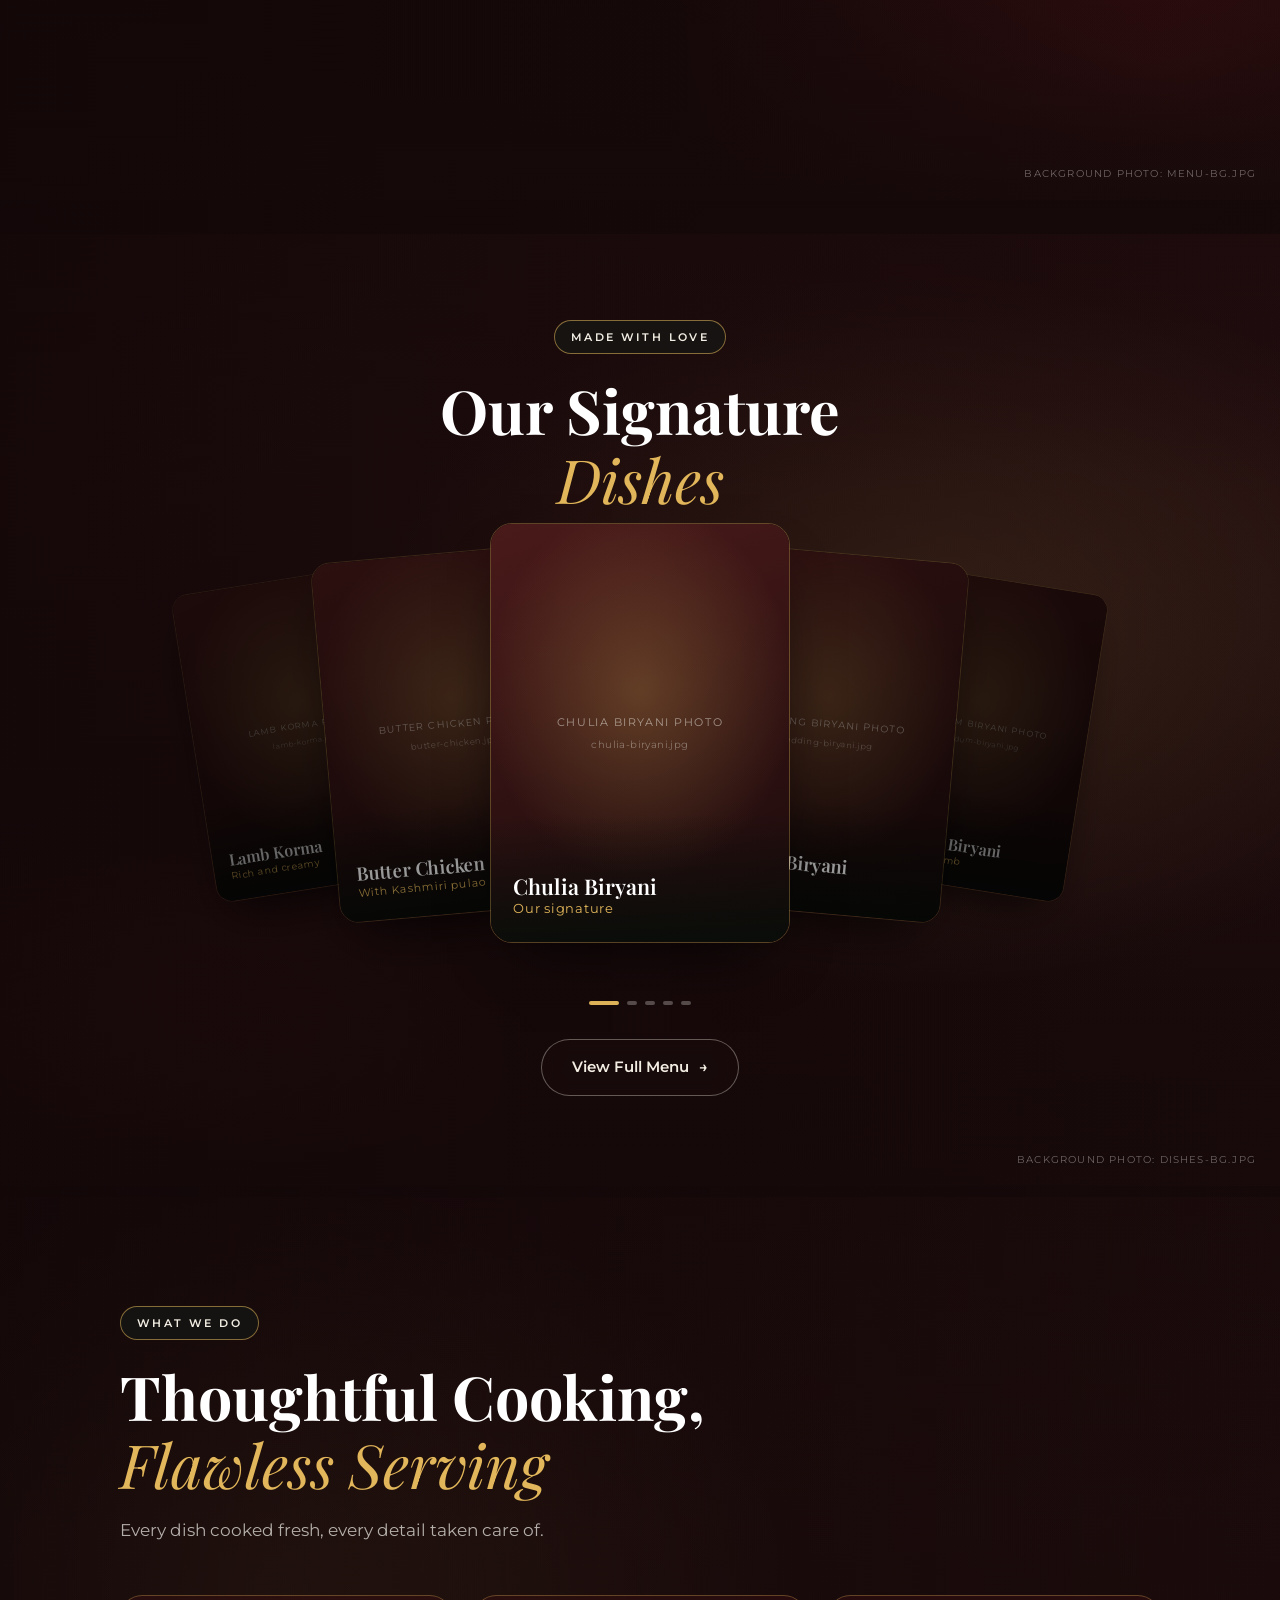
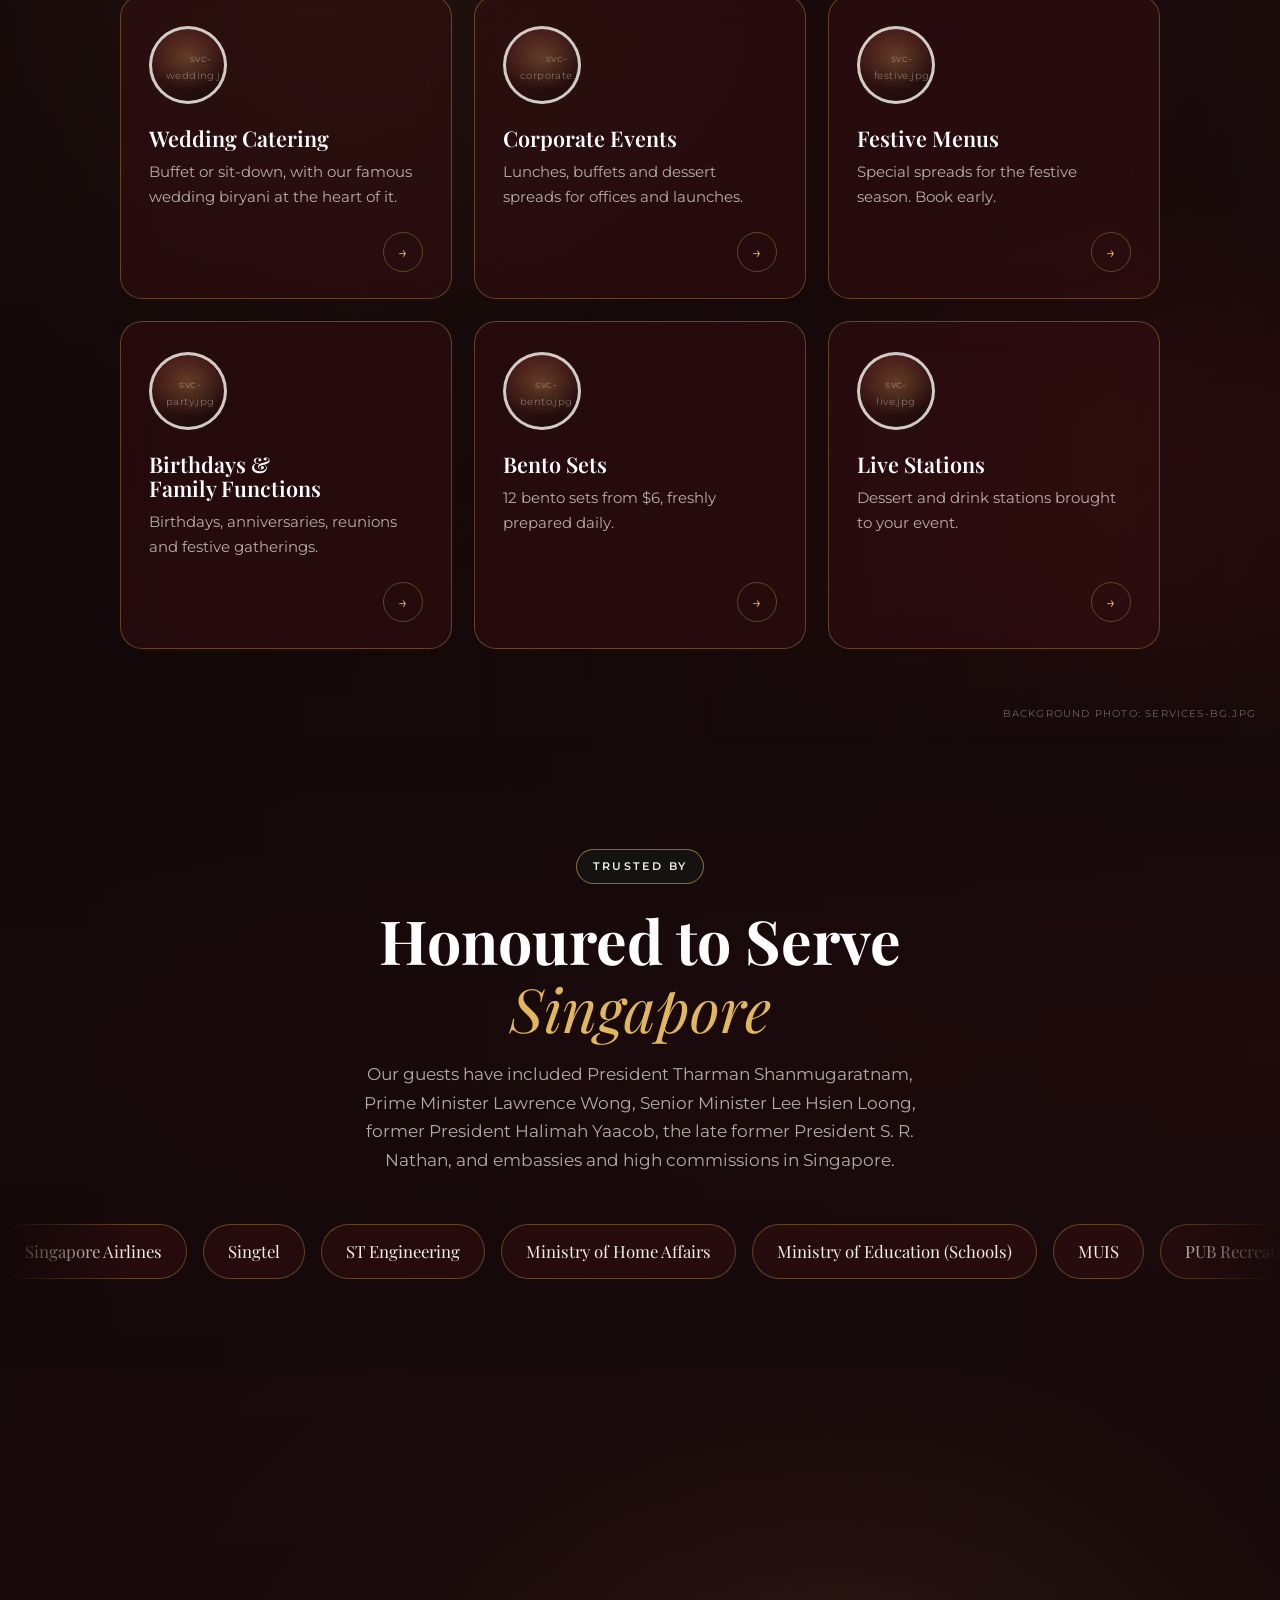
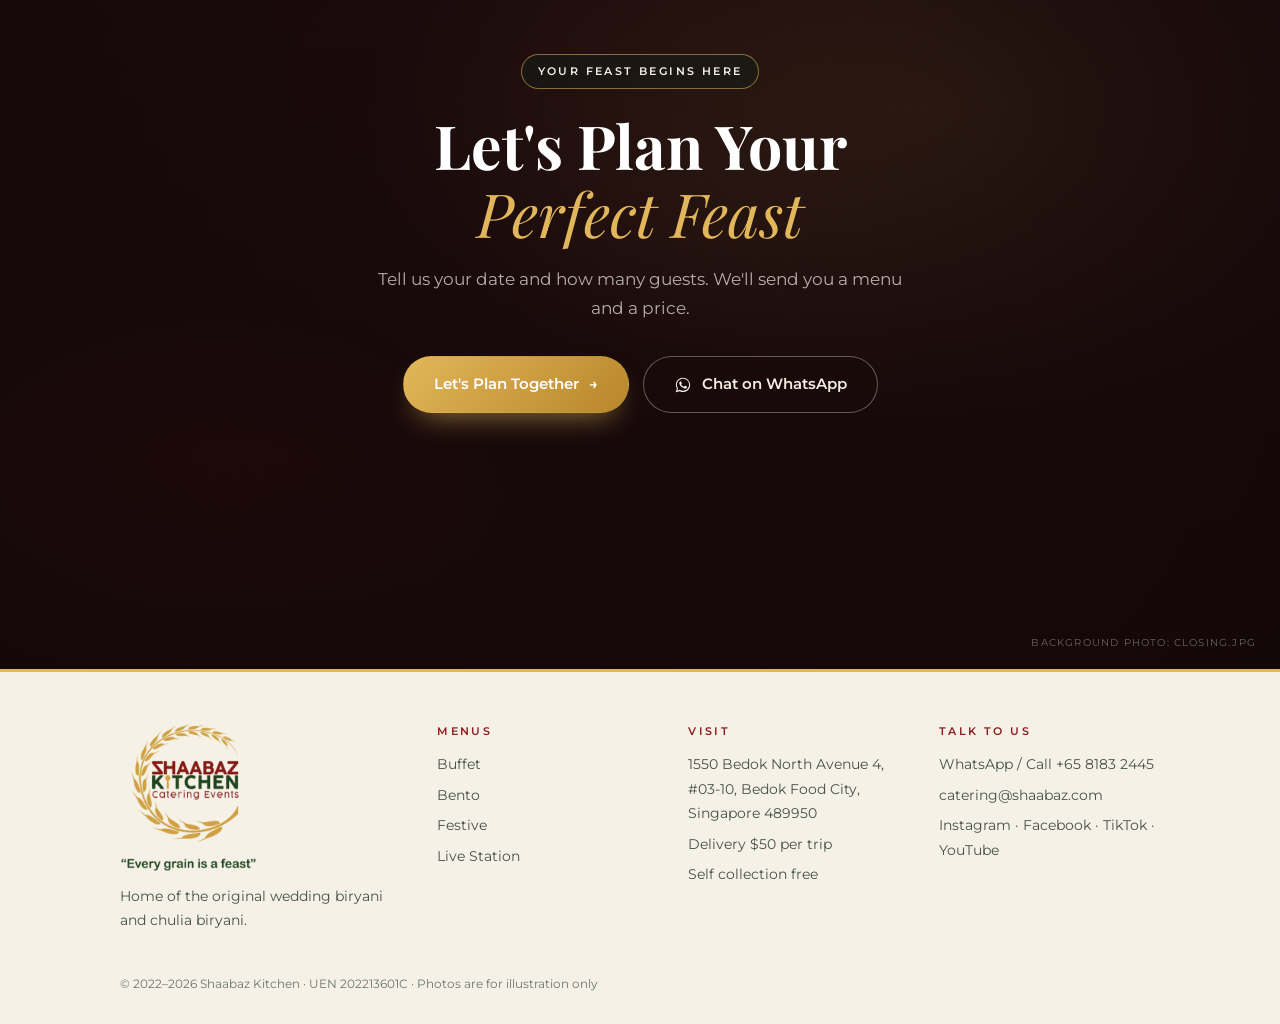
==== commit 67f2069f: "Make the opening and closing sections ready for background videos Dropping videos/hero.mp4 (and vide" ====
--- a/index.html
+++ b/index.html
@@ -68,10 +68,7 @@
 <main>
 
 <section class="scene hero" data-scene>
-  <div class="scene-bg" data-photo="images/photos/hero.jpg" aria-hidden="true">
-    <!-- BACKGROUND VIDEO: save the slow-motion biryani pot video as images/hero.mp4,
-         then remove the comment marks around the next line. -->
-    <!-- <video src="images/hero.mp4" poster="images/photos/hero.jpg" autoplay muted loop playsinline></video> --></div><span class="photo-tag">Background photo: hero.jpg</span>
+  <div class="scene-bg" data-photo="images/photos/hero.jpg" aria-hidden="true"><video class="bg-video" autoplay muted loop playsinline preload="metadata" poster="images/photos/hero.jpg" aria-hidden="true"><source src="videos/hero.webm" type="video/webm"><source src="videos/hero.mp4" type="video/mp4"></video></div><span class="photo-tag">Background photo: hero.jpg</span>
   <canvas class="embers" aria-hidden="true"></canvas>
   <div class="steam" aria-hidden="true"><span></span><span></span><span></span><span></span></div>
   <div class="wrap hero-grid">
@@ -154,7 +151,7 @@
 </section>
 
 <section class="scene centered" data-scene>
-  <div class="scene-bg" data-photo="images/photos/closing.jpg" aria-hidden="true"></div><span class="photo-tag">Background photo: closing.jpg</span>
+  <div class="scene-bg" data-photo="images/photos/closing.jpg" aria-hidden="true"><video class="bg-video" autoplay muted loop playsinline preload="metadata" poster="images/photos/closing.jpg" aria-hidden="true"><source src="videos/closing.webm" type="video/webm"><source src="videos/closing.mp4" type="video/mp4"></video></div><span class="photo-tag">Background photo: closing.jpg</span>
   <div class="wrap center">
     <span class="pill-label reveal">Your feast begins here</span>
     <h2 class="title reveal d1">Let's Plan Your<em>Perfect Feast</em></h2>
--- a/css/style.css
+++ b/css/style.css
@@ -518,3 +518,8 @@
 @keyframes marquee { to { transform: translateX(-50%); } }
 .price { font-size: 1.5rem; }
 .trusted { flex-direction: column; align-items: stretch; }
+
+
+/* Background videos: stay hidden until a real video file is playing */
+.bg-video { position: absolute; inset: 0; width: 100%; height: 100%; object-fit: cover; opacity: 0; transition: opacity 1.2s ease; }
+.bg-video.playing { opacity: 1; }
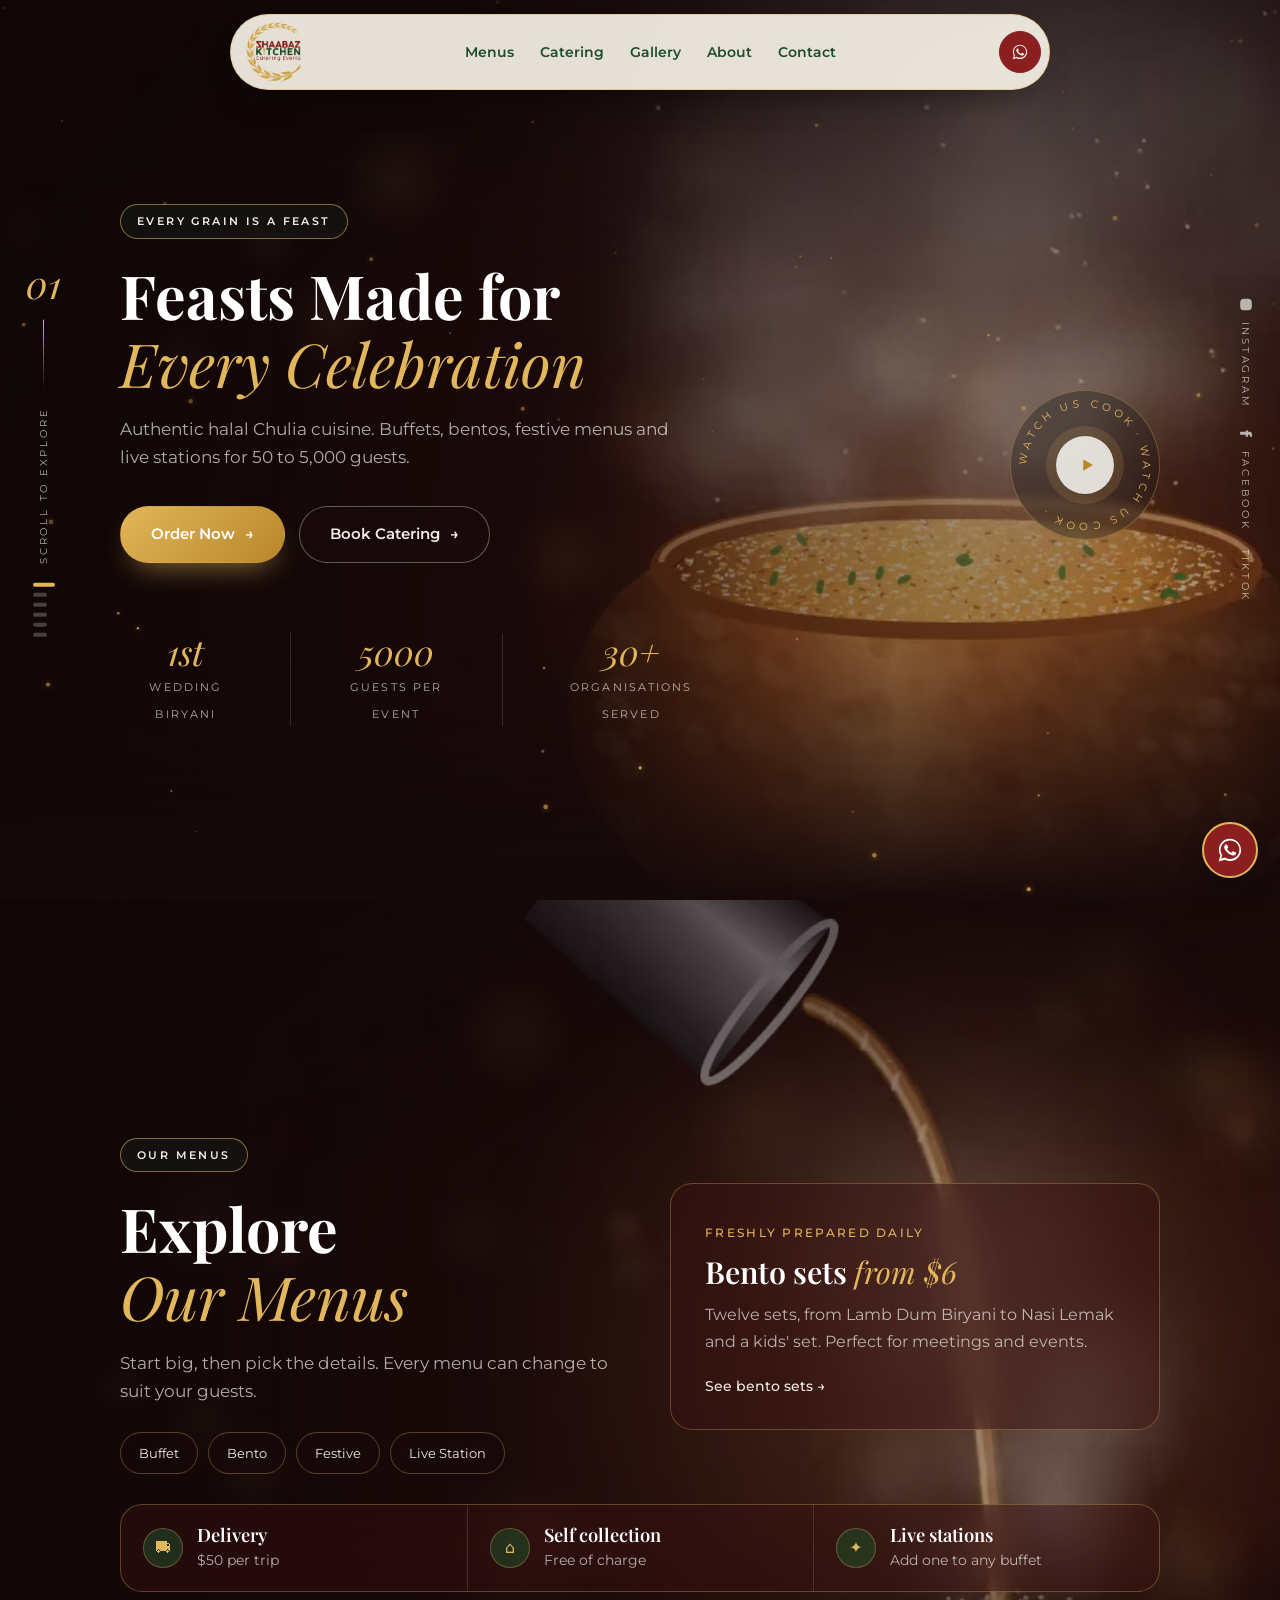
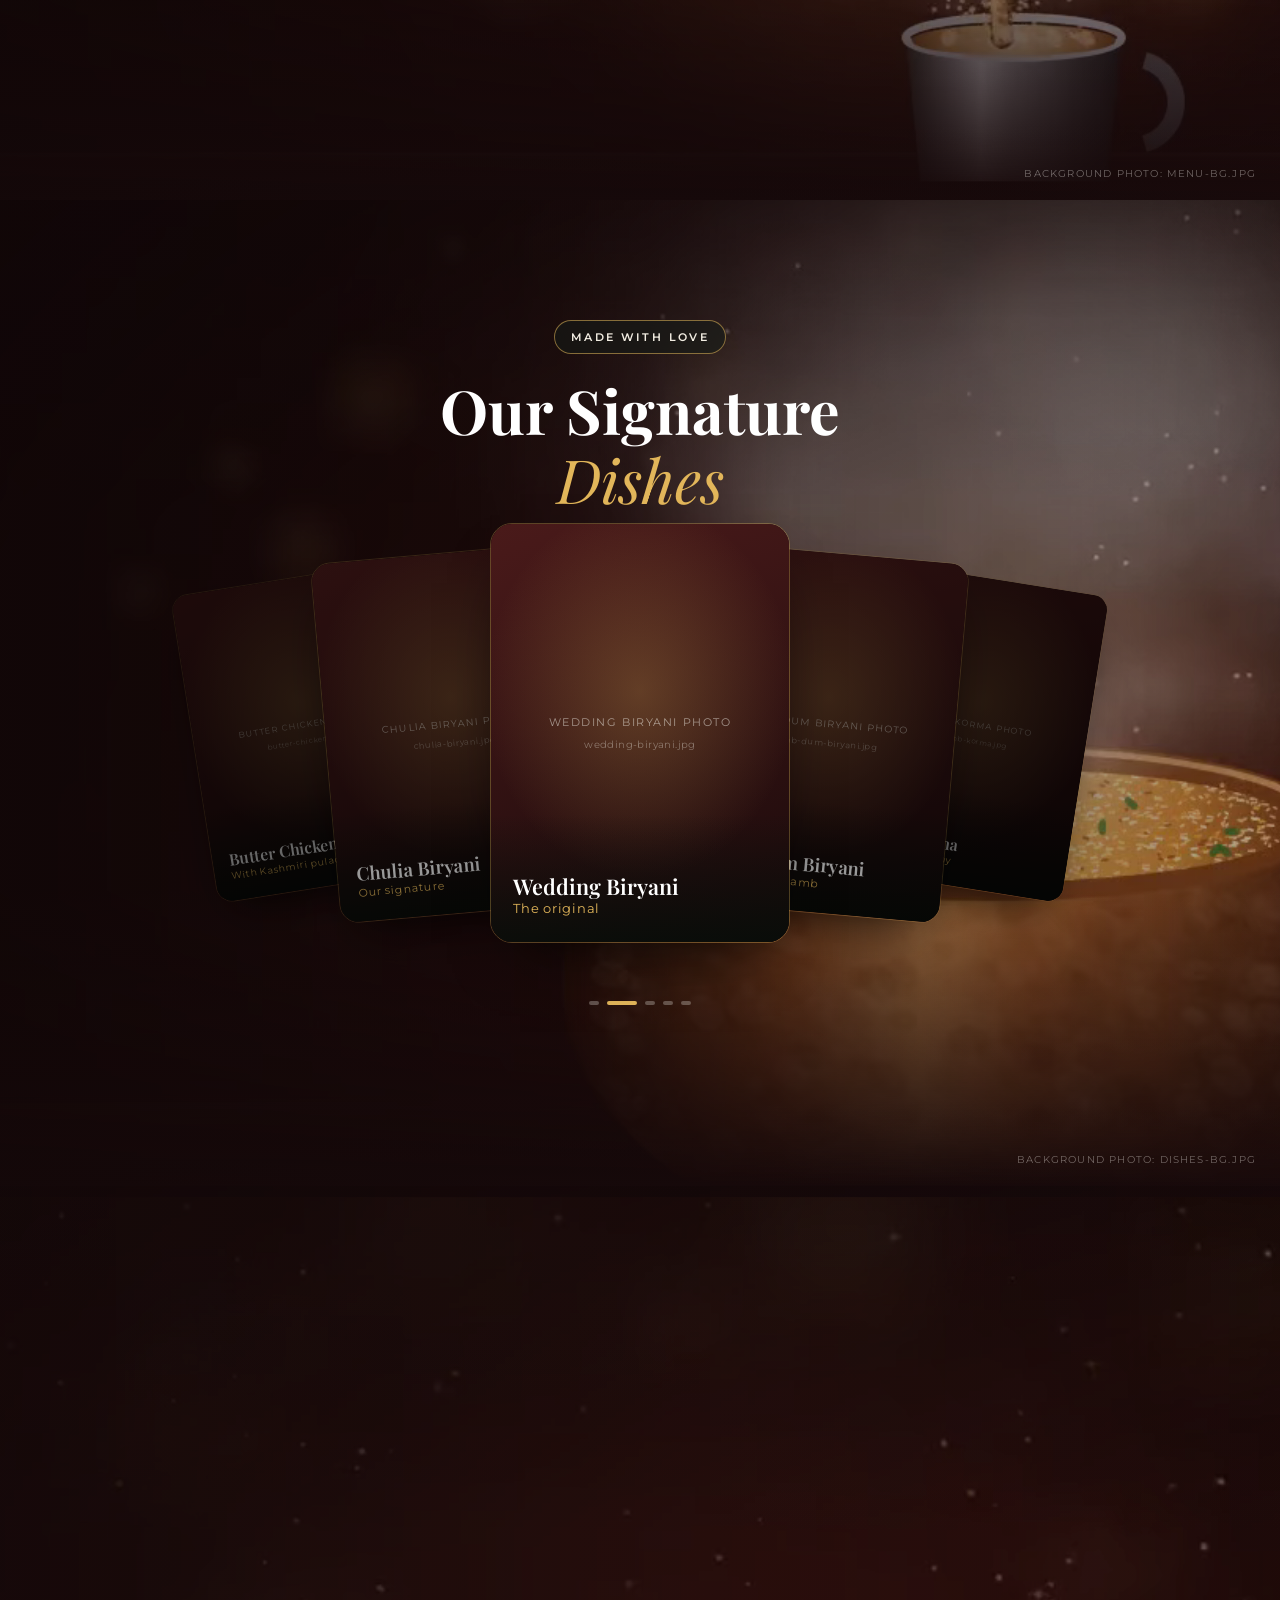
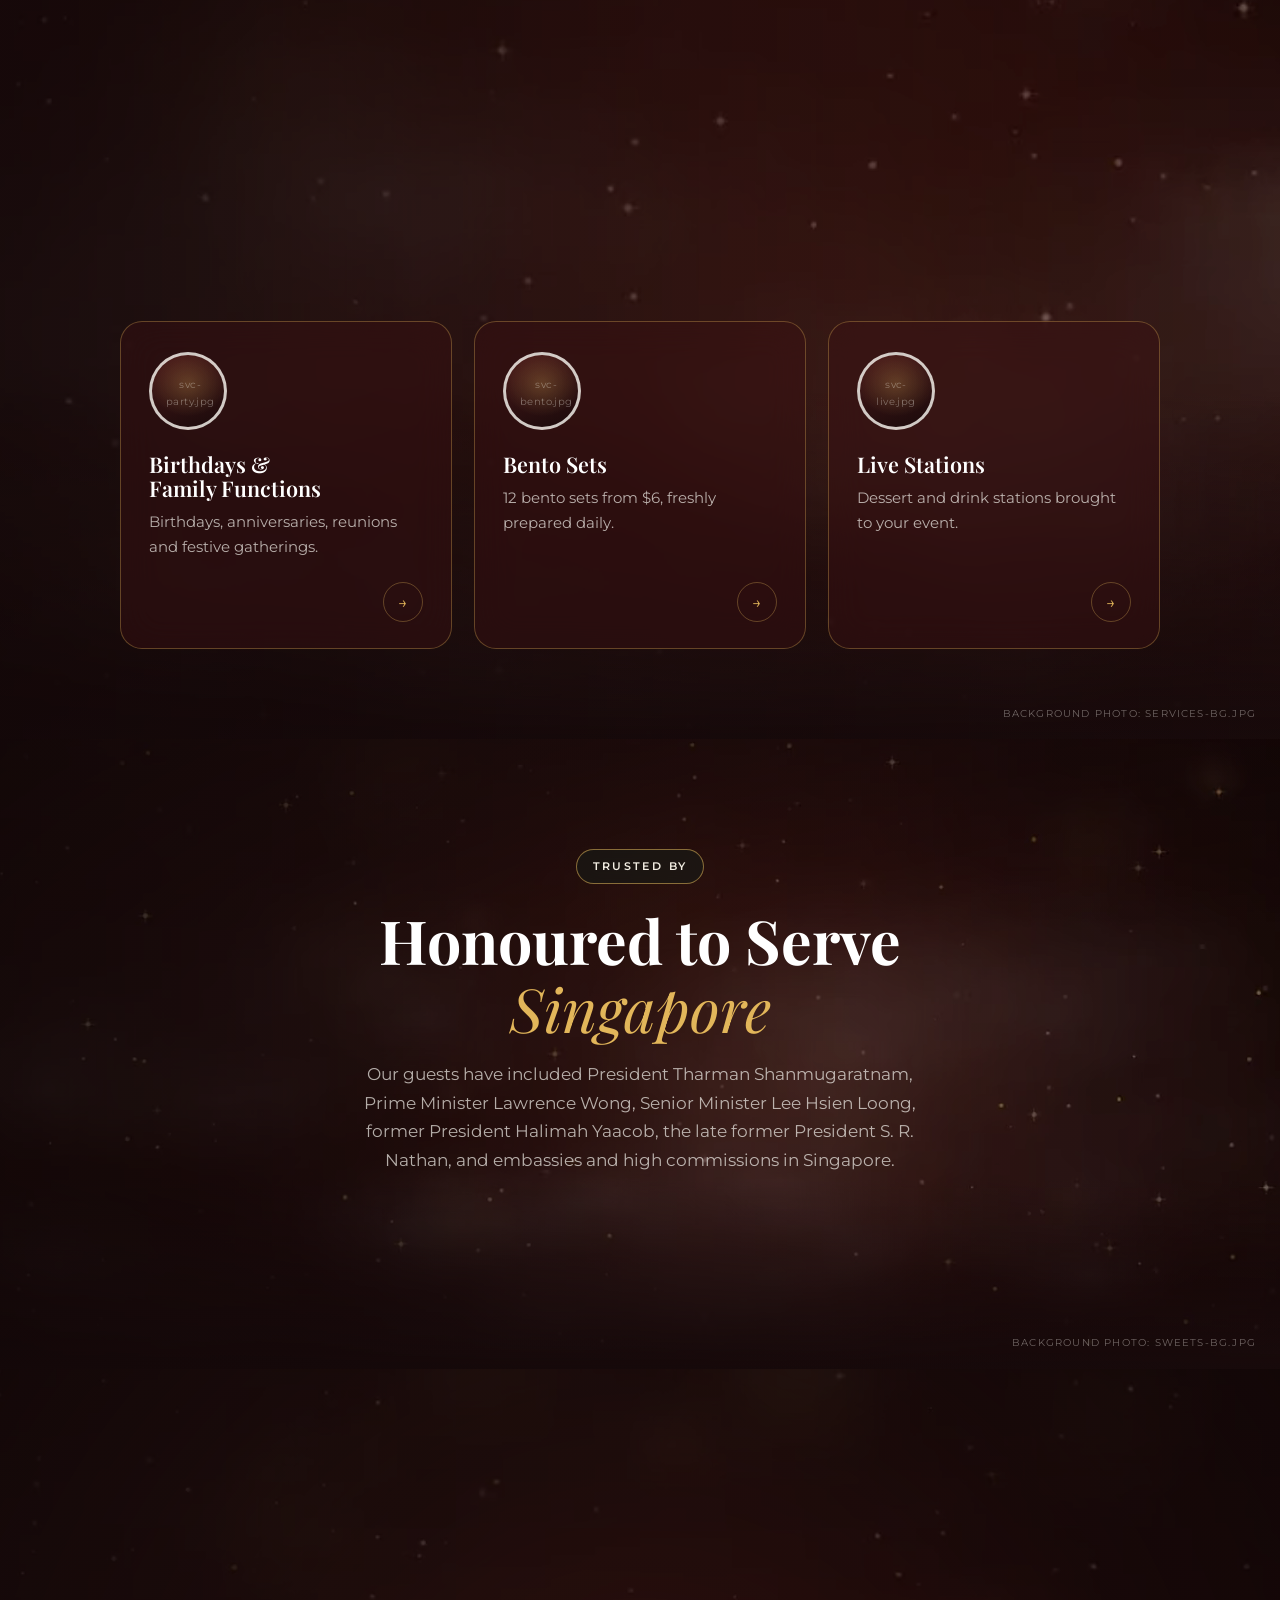
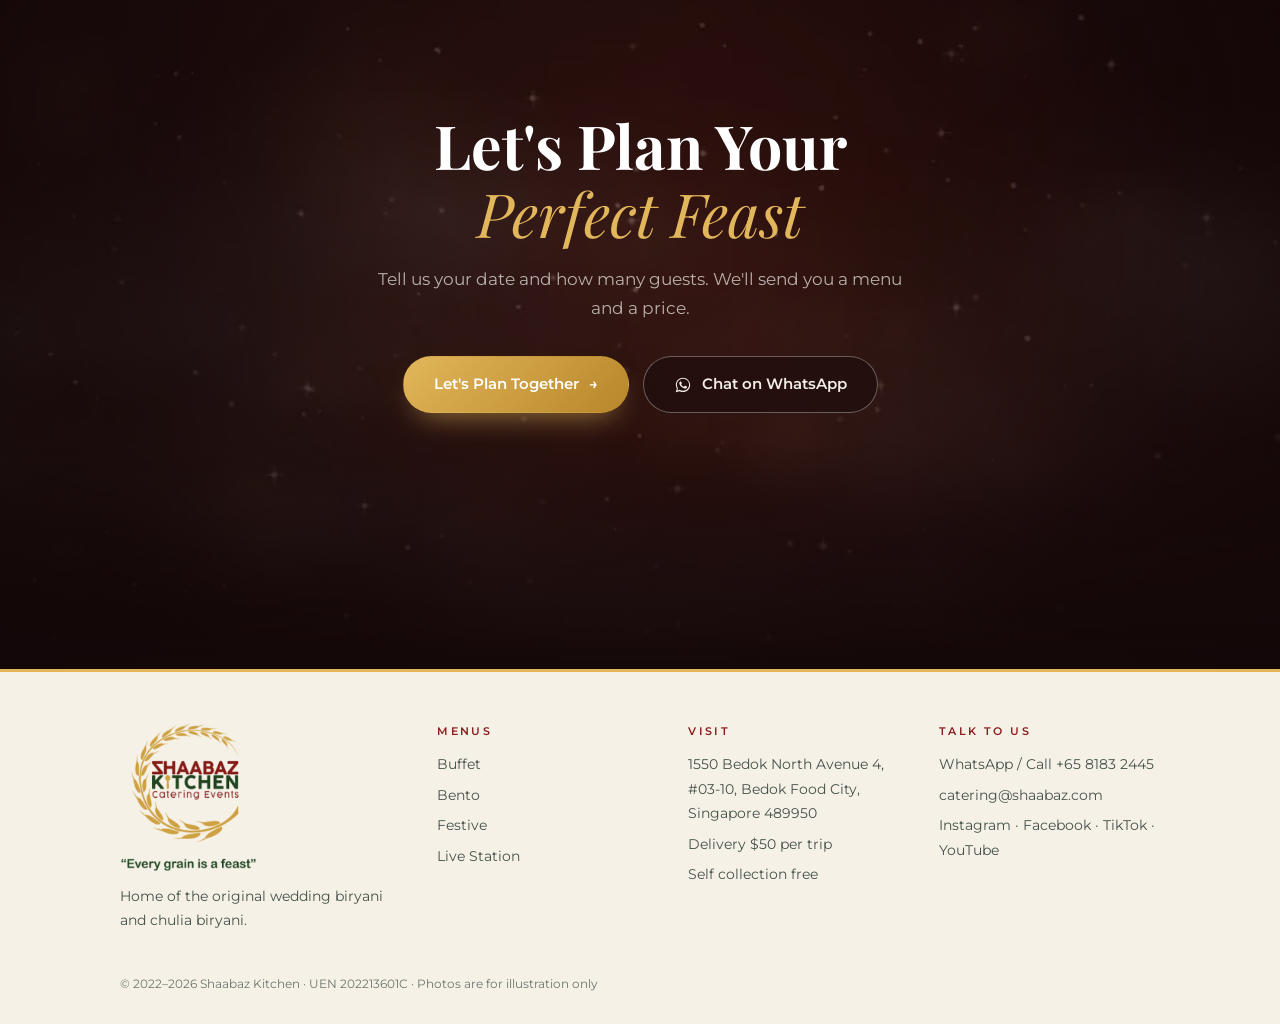
==== commit b822cab2: "Add a steam opening and a background video for every section The site now opens with full-screen bir" ====
--- a/index.html
+++ b/index.html
@@ -40,7 +40,7 @@
 </script>
 </head>
 <body>
-<div class="loader" aria-hidden="true"><div class="loader-inner"><img src="images/logo-full.png" alt="" width="240" height="262"></div></div>
+<div class="loader intro" aria-hidden="true"><canvas class="intro-steam"></canvas><div class="loader-inner"><img src="images/logo-full.png" alt="" width="240" height="262"></div></div>
 
 <div class="nav-wrap">
   <nav class="nav" aria-label="Main">
@@ -94,7 +94,7 @@
 </section>
 
 <section class="scene" data-scene>
-  <div class="scene-bg alt" data-photo="images/photos/menu-bg.jpg" aria-hidden="true"></div><span class="photo-tag">Background photo: menu-bg.jpg</span>
+  <div class="scene-bg alt" data-photo="images/photos/menu-bg.jpg" aria-hidden="true"><video class="bg-video" data-lazy muted loop playsinline preload="none" poster="images/photos/teh-tarik.jpg" aria-hidden="true"><source src="videos/teh-tarik.webm" type="video/webm"><source src="videos/teh-tarik.mp4" type="video/mp4"></video></div><span class="photo-tag">Background photo: menu-bg.jpg</span>
   <div class="wrap">
     <div class="split">
       <div>
@@ -119,7 +119,7 @@
 </section>
 
 <section class="scene" data-scene>
-  <div class="scene-bg" data-photo="images/photos/dishes-bg.jpg" aria-hidden="true"></div><span class="photo-tag">Background photo: dishes-bg.jpg</span>
+  <div class="scene-bg" data-photo="images/photos/dishes-bg.jpg" aria-hidden="true"><video class="bg-video" data-lazy muted loop playsinline preload="none" poster="images/photos/biryani-scoop.jpg" aria-hidden="true"><source src="videos/biryani-scoop.webm" type="video/webm"><source src="videos/biryani-scoop.mp4" type="video/mp4"></video></div><span class="photo-tag">Background photo: dishes-bg.jpg</span>
   <div class="wrap">
     <div class="center">
       <span class="pill-label reveal">Made with love</span>
@@ -132,7 +132,7 @@
 </section>
 
 <section class="scene auto" data-scene>
-  <div class="scene-bg alt" data-photo="images/photos/services-bg.jpg" aria-hidden="true"></div><span class="photo-tag">Background photo: services-bg.jpg</span>
+  <div class="scene-bg alt" data-photo="images/photos/services-bg.jpg" aria-hidden="true"><video class="bg-video" data-lazy muted loop playsinline preload="none" poster="images/photos/buffet-spread.jpg" aria-hidden="true"><source src="videos/buffet-spread.webm" type="video/webm"><source src="videos/buffet-spread.mp4" type="video/mp4"></video></div><span class="photo-tag">Background photo: services-bg.jpg</span>
   <div class="wrap">
     <span class="pill-label reveal">What we do</span>
     <h2 class="title reveal d1">Thoughtful Cooking,<em>Flawless Serving</em></h2>
@@ -142,6 +142,7 @@
 </section>
 
 <section class="scene auto trusted" data-scene>
+  <div class="scene-bg" data-photo="images/photos/sweets-bg.jpg" aria-hidden="true"><video class="bg-video" data-lazy muted loop playsinline preload="none" poster="images/photos/sweets.jpg" aria-hidden="true"><source src="videos/sweets.webm" type="video/webm"><source src="videos/sweets.mp4" type="video/mp4"></video></div><span class="photo-tag">Background photo: sweets-bg.jpg</span>
   <div class="wrap center">
     <span class="pill-label reveal">Trusted by</span>
     <h2 class="title reveal d1">Honoured to Serve<em>Singapore</em></h2>
@@ -151,7 +152,7 @@
 </section>
 
 <section class="scene centered" data-scene>
-  <div class="scene-bg" data-photo="images/photos/closing.jpg" aria-hidden="true"><video class="bg-video" autoplay muted loop playsinline preload="metadata" poster="images/photos/closing.jpg" aria-hidden="true"><source src="videos/closing.webm" type="video/webm"><source src="videos/closing.mp4" type="video/mp4"></video></div><span class="photo-tag">Background photo: closing.jpg</span>
+  <div class="scene-bg" data-photo="images/photos/closing.jpg" aria-hidden="true"><video class="bg-video" data-lazy muted loop playsinline preload="none" poster="images/photos/closing.jpg" aria-hidden="true"><source src="videos/closing.webm" type="video/webm"><source src="videos/closing.mp4" type="video/mp4"></video></div><span class="photo-tag">Background photo: closing.jpg</span>
   <div class="wrap center">
     <span class="pill-label reveal">Your feast begins here</span>
     <h2 class="title reveal d1">Let's Plan Your<em>Perfect Feast</em></h2>
--- a/css/style.css
+++ b/css/style.css
@@ -523,3 +523,16 @@
 /* Background videos: stay hidden until a real video file is playing */
 .bg-video { position: absolute; inset: 0; width: 100%; height: 100%; object-fit: cover; opacity: 0; transition: opacity 1.2s ease; }
 .bg-video.playing { opacity: 1; }
+
+/* ---------- Steam opening: steam fills the screen, then parts to reveal the site ---------- */
+.loader.intro { background: transparent; transition: opacity .9s ease, visibility .9s; cursor: pointer; }
+.loader.intro::before { content: ""; position: absolute; inset: 0; background: radial-gradient(ellipse at 50% 60%, #4a1a14 0%, #1a0b0c 60%, #0b0405 100%); transition: opacity 1.3s ease; }
+.loader.intro.parting::before { opacity: 0; }
+.loader.intro .intro-steam { position: absolute; inset: 0; width: 100%; height: 100%; pointer-events: none; }
+.loader.intro .loader-inner { position: relative; z-index: 2; width: min(260px, 60vw); aspect-ratio: 1; border-radius: 50%; place-items: center;
+  background: radial-gradient(circle, rgba(246,241,231,.97) 55%, rgba(246,241,231,0) 72%); animation: introLogo 1.6s .5s ease both; transition: transform 1.2s ease, opacity .9s ease; }
+.loader.intro .loader-inner img { width: 62%; }
+.loader.intro.parting .loader-inner { transform: scale(1.25); opacity: 0; }
+@keyframes introLogo { from { opacity: 0; transform: scale(.85); filter: blur(8px); } to { opacity: 1; transform: none; filter: none; } }
+/* every section's video sits under the dark overlay so the words stay easy to read */
+.scene-bg .bg-video { z-index: 0; }
